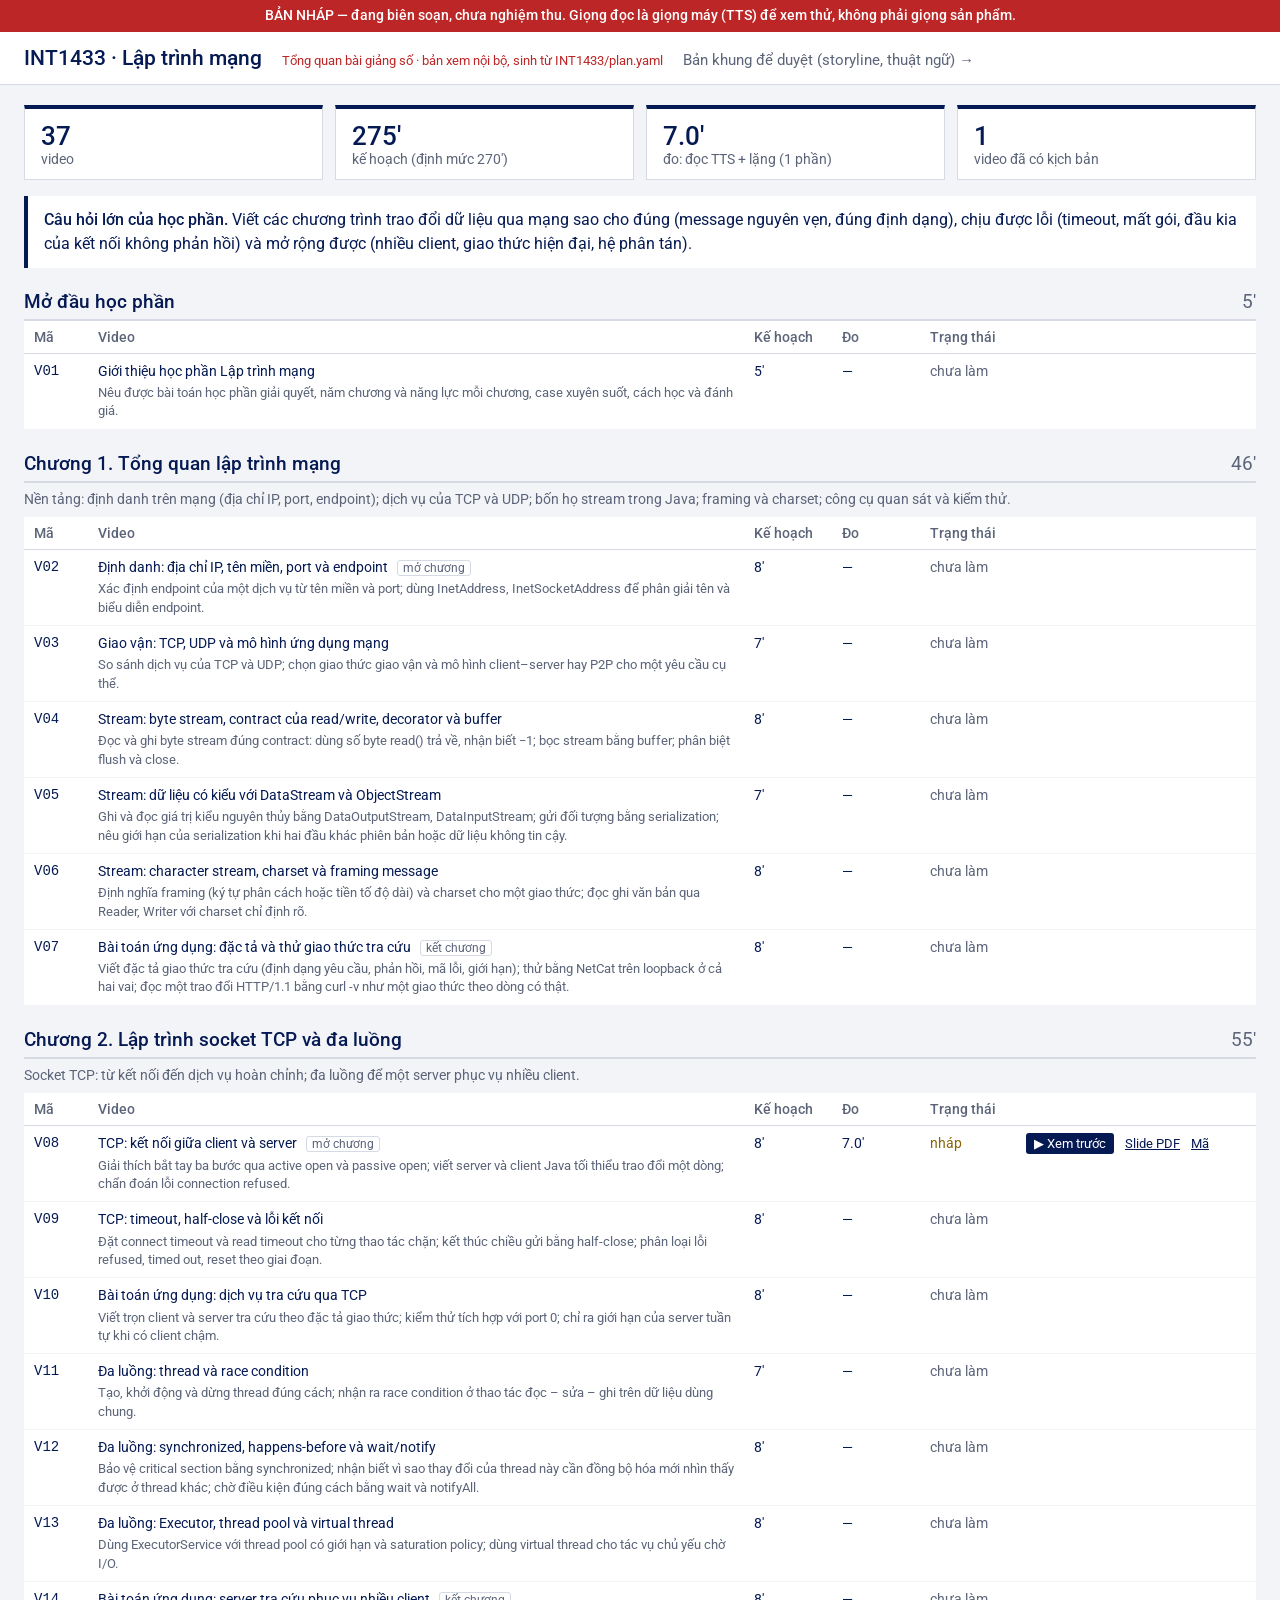
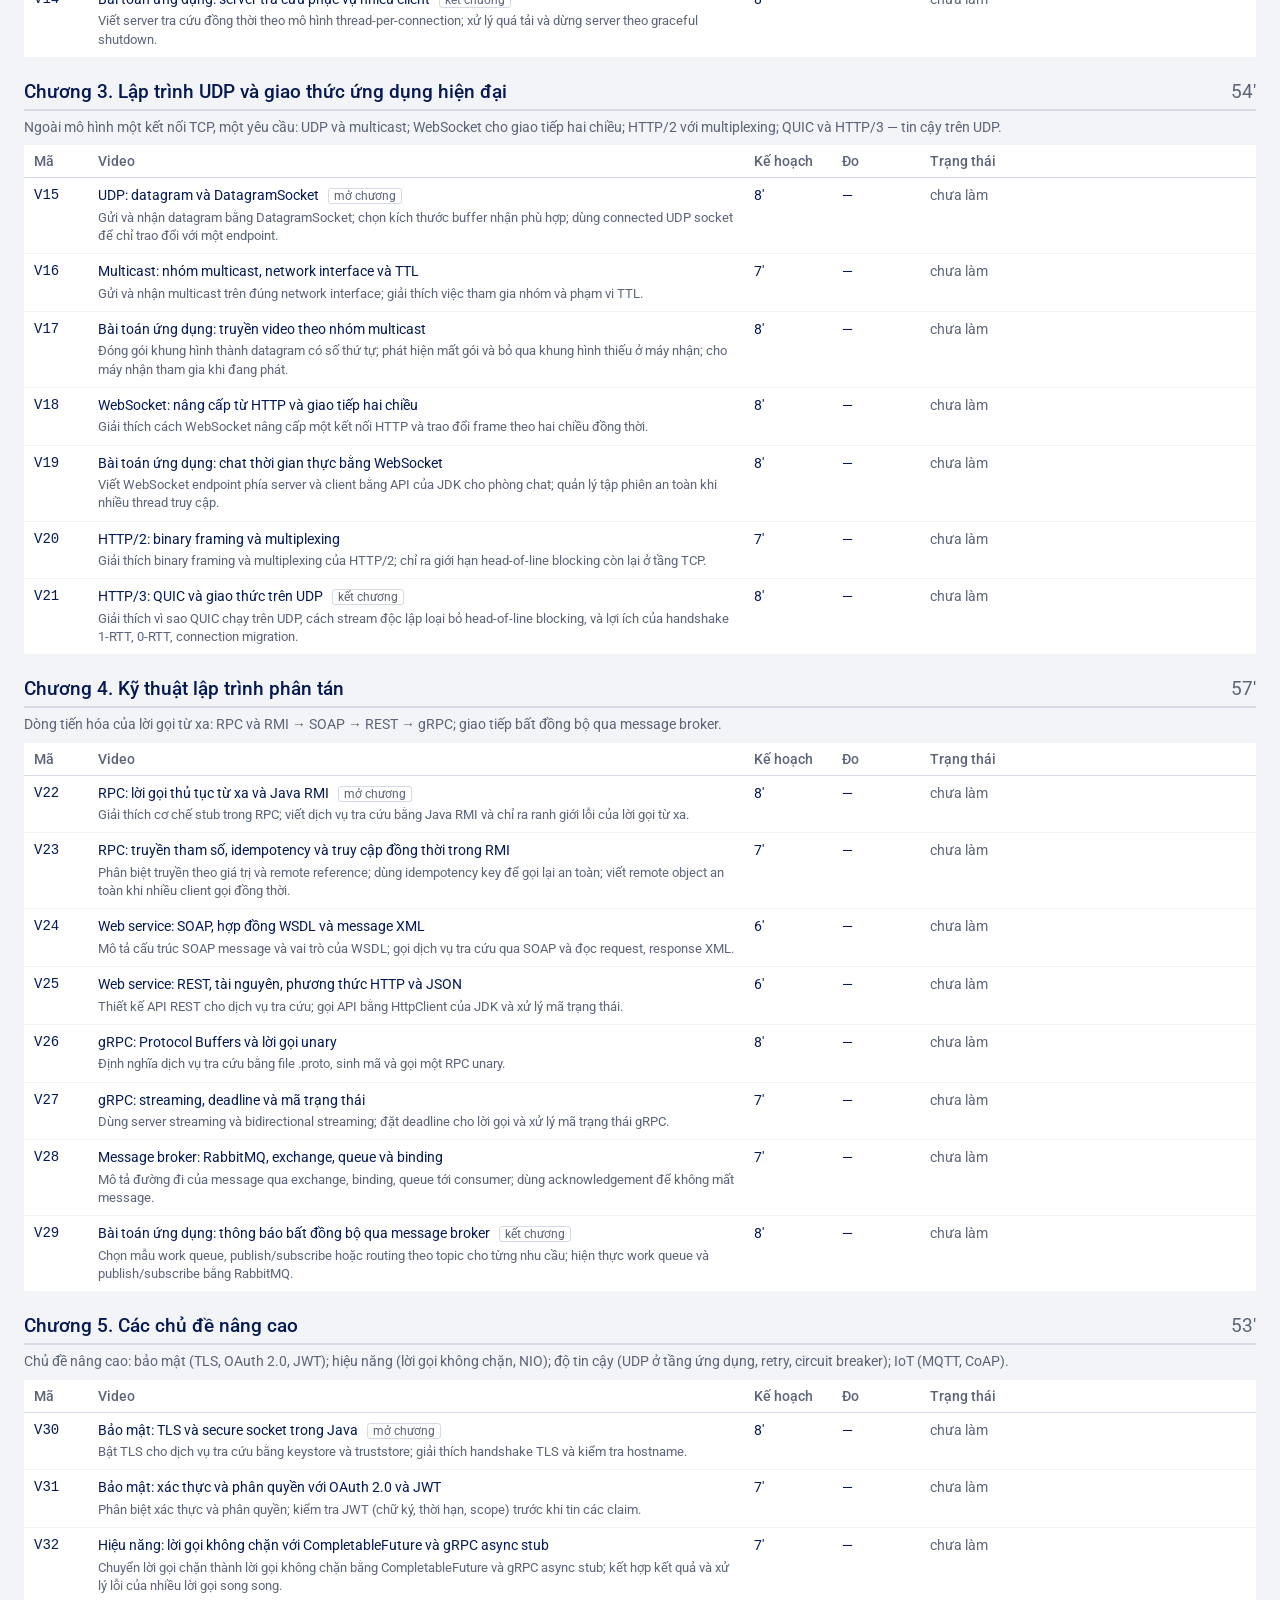
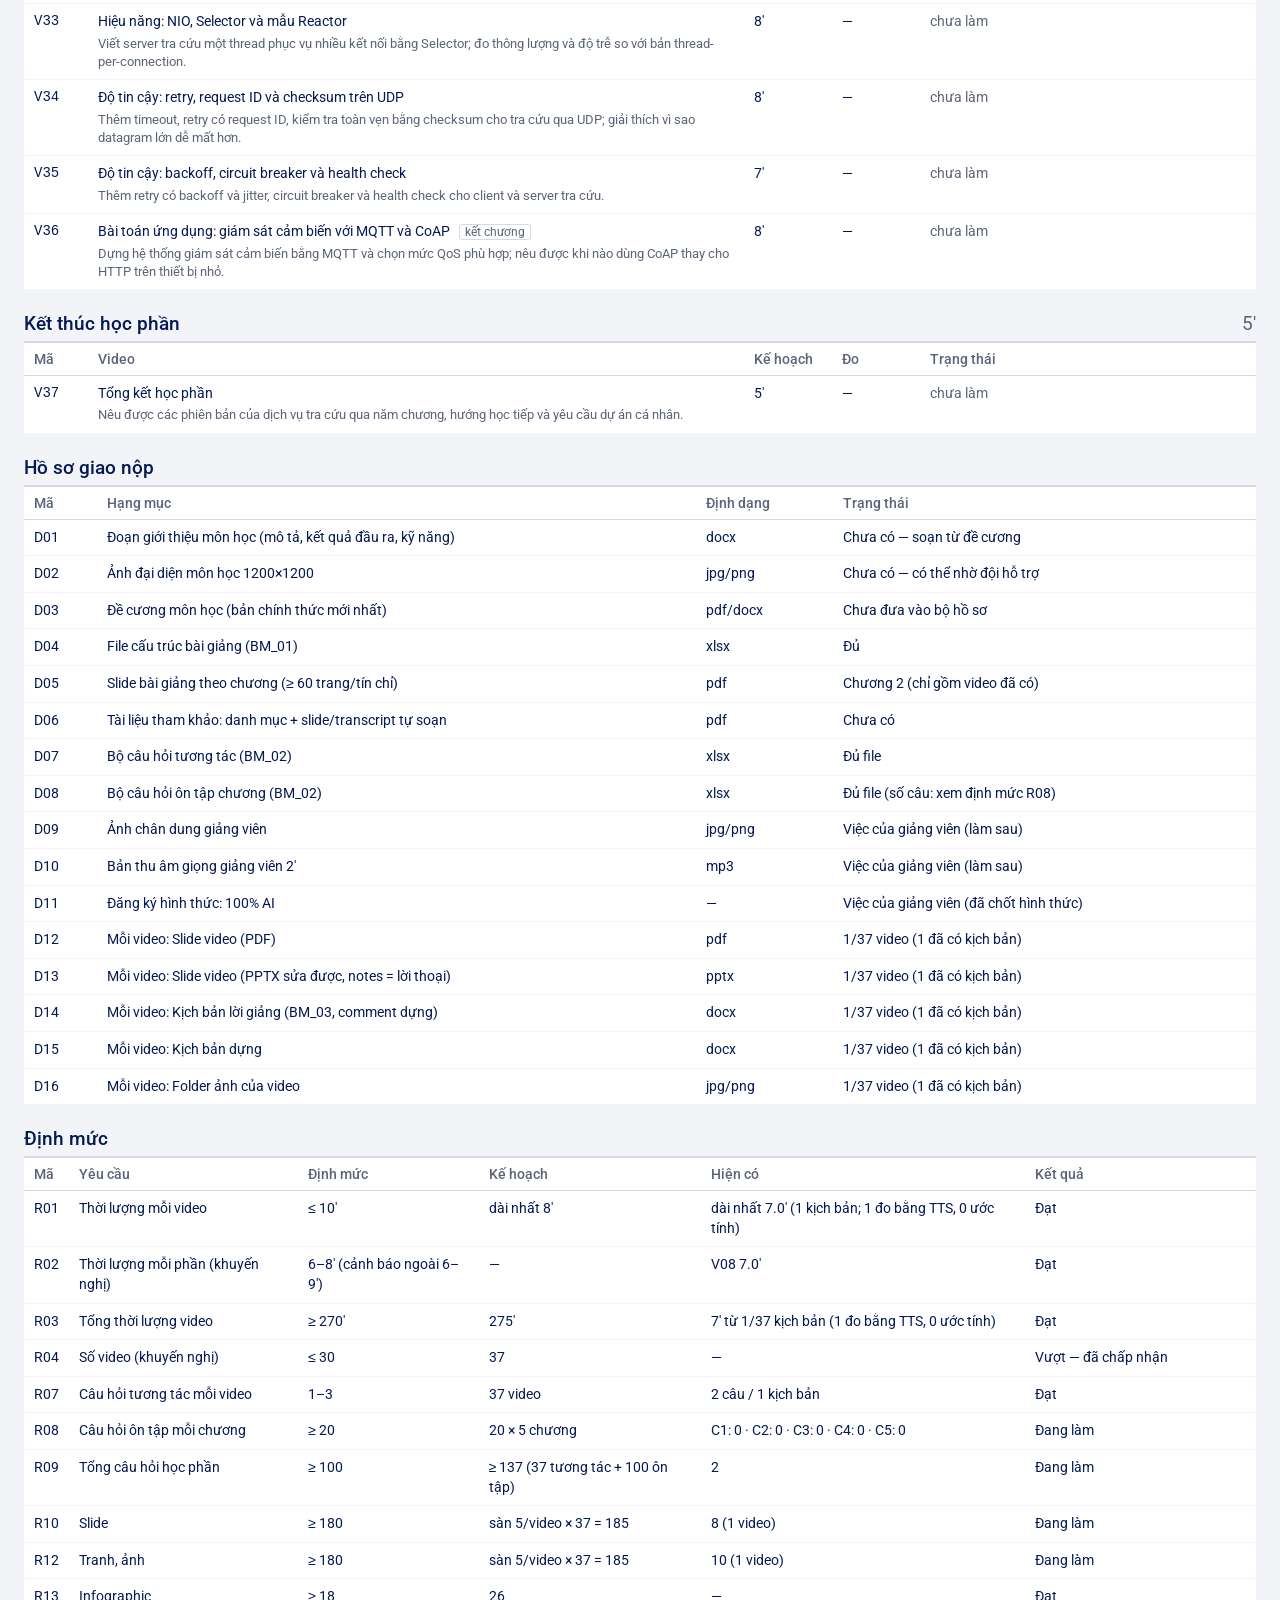
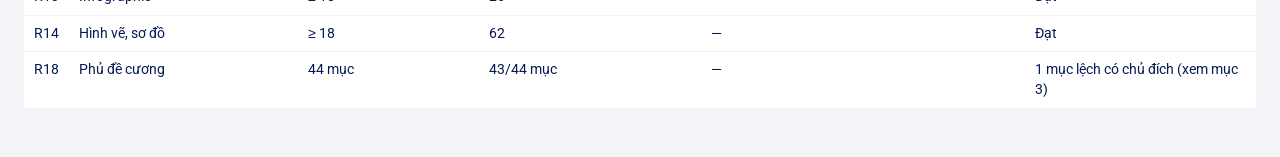
==== docs/index.html @ 3c8365e5 "Publish INT1433 from source fb1f9e6" ====
<!doctype html><html lang="vi"><head><meta name="robots" content="noindex, nofollow"><meta charset="utf-8">
<meta name="viewport" content="width=device-width, initial-scale=1">
<title>INT1433 — tổng quan bài giảng số</title>
<link rel="stylesheet" href="assets/slide.css"><link rel="stylesheet" href="assets/player.css"></head>
<body class="tong-quan"><div class="ban-nhap" style="position:sticky;top:0;z-index:99;background:#BC2626;color:#fff;font:500 14px/1.4 Roboto,Arial,sans-serif;padding:6px 16px;text-align:center"><b>BẢN NHÁP</b> — đang biên soạn, chưa nghiệm thu. Giọng đọc là giọng máy (TTS) để xem thử, không phải giọng sản phẩm.</div>
<header class="dau"><h1>INT1433 · Lập trình mạng</h1>
<span class="nhan-noi-bo">Tổng quan bài giảng số · bản xem nội bộ, sinh từ INT1433/plan.yaml</span>
<a href="khung.html">Bản khung để duyệt (storyline, thuật ngữ) →</a></header>
<main class="trang">
<div class="so-lieu"><div><b>37</b> video</div><div><b>275′</b> kế hoạch (định mức 270′)</div>
<div><b>7.0′</b> đo: đọc TTS + lặng (1 phần)</div>
<div><b>1</b> video đã có kịch bản</div></div>
<p class="cau-hoi-lon"><b>Câu hỏi lớn của học phần.</b> Viết các chương trình trao đổi dữ liệu qua mạng sao cho đúng (message nguyên vẹn, đúng định dạng), chịu được lỗi (timeout, mất gói, đầu kia của kết nối không phản hồi) và mở rộng được (nhiều client, giao thức hiện đại, hệ phân tán).</p>
<section class="chuong"><h2>Mở đầu học phần <span>5′</span></h2><table><thead><tr><th>Mã</th><th>Video</th><th>Kế hoạch</th><th>Đo</th><th>Trạng thái</th><th></th></tr></thead><tbody><tr class="tt-chua-lam"><td class="ma">V01</td><td>Giới thiệu học phần Lập trình mạng<div class="muc-tieu">Nêu được bài toán học phần giải quyết, năm chương và năng lực mỗi chương, case xuyên suốt, cách học và đánh giá.</div></td><td>5′</td><td>—</td><td><span class="tinh-trang">chưa làm</span></td><td class="lk"></td></tr></tbody></table></section><section class="chuong"><h2>Chương 1. Tổng quan lập trình mạng <span>46′</span></h2><p class="nang-luc">Nền tảng: định danh trên mạng (địa chỉ IP, port, endpoint); dịch vụ của TCP và UDP; bốn họ stream trong Java; framing và charset; công cụ quan sát và kiểm thử.</p><table><thead><tr><th>Mã</th><th>Video</th><th>Kế hoạch</th><th>Đo</th><th>Trạng thái</th><th></th></tr></thead><tbody><tr class="tt-chua-lam"><td class="ma">V02</td><td>Định danh: địa chỉ IP, tên miền, port và endpoint <em>mở chương</em><div class="muc-tieu">Xác định endpoint của một dịch vụ từ tên miền và port; dùng InetAddress, InetSocketAddress để phân giải tên và biểu diễn endpoint.</div></td><td>8′</td><td>—</td><td><span class="tinh-trang">chưa làm</span></td><td class="lk"></td></tr><tr class="tt-chua-lam"><td class="ma">V03</td><td>Giao vận: TCP, UDP và mô hình ứng dụng mạng<div class="muc-tieu">So sánh dịch vụ của TCP và UDP; chọn giao thức giao vận và mô hình client–server hay P2P cho một yêu cầu cụ thể.</div></td><td>7′</td><td>—</td><td><span class="tinh-trang">chưa làm</span></td><td class="lk"></td></tr><tr class="tt-chua-lam"><td class="ma">V04</td><td>Stream: byte stream, contract của read/write, decorator và buffer<div class="muc-tieu">Đọc và ghi byte stream đúng contract: dùng số byte read() trả về, nhận biết −1; bọc stream bằng buffer; phân biệt flush và close.</div></td><td>8′</td><td>—</td><td><span class="tinh-trang">chưa làm</span></td><td class="lk"></td></tr><tr class="tt-chua-lam"><td class="ma">V05</td><td>Stream: dữ liệu có kiểu với DataStream và ObjectStream<div class="muc-tieu">Ghi và đọc giá trị kiểu nguyên thủy bằng DataOutputStream, DataInputStream; gửi đối tượng bằng serialization; nêu giới hạn của serialization khi hai đầu khác phiên bản hoặc dữ liệu không tin cậy.</div></td><td>7′</td><td>—</td><td><span class="tinh-trang">chưa làm</span></td><td class="lk"></td></tr><tr class="tt-chua-lam"><td class="ma">V06</td><td>Stream: character stream, charset và framing message<div class="muc-tieu">Định nghĩa framing (ký tự phân cách hoặc tiền tố độ dài) và charset cho một giao thức; đọc ghi văn bản qua Reader, Writer với charset chỉ định rõ.</div></td><td>8′</td><td>—</td><td><span class="tinh-trang">chưa làm</span></td><td class="lk"></td></tr><tr class="tt-chua-lam"><td class="ma">V07</td><td>Bài toán ứng dụng: đặc tả và thử giao thức tra cứu <em>kết chương</em><div class="muc-tieu">Viết đặc tả giao thức tra cứu (định dạng yêu cầu, phản hồi, mã lỗi, giới hạn); thử bằng NetCat trên loopback ở cả hai vai; đọc một trao đổi HTTP/1.1 bằng curl -v như một giao thức theo dòng có thật.</div></td><td>8′</td><td>—</td><td><span class="tinh-trang">chưa làm</span></td><td class="lk"></td></tr></tbody></table></section><section class="chuong"><h2>Chương 2. Lập trình socket TCP và đa luồng <span>55′</span></h2><p class="nang-luc">Socket TCP: từ kết nối đến dịch vụ hoàn chỉnh; đa luồng để một server phục vụ nhiều client.</p><table><thead><tr><th>Mã</th><th>Video</th><th>Kế hoạch</th><th>Đo</th><th>Trạng thái</th><th></th></tr></thead><tbody><tr class="tt-nhap"><td class="ma">V08</td><td>TCP: kết nối giữa client và server <em>mở chương</em><div class="muc-tieu">Giải thích bắt tay ba bước qua active open và passive open; viết server và client Java tối thiểu trao đổi một dòng; chẩn đoán lỗi connection refused.</div></td><td>8′</td><td>7.0′</td><td><span class="tinh-trang">nháp</span></td><td class="lk"><a class="xem" href="V08/index.html">▶ Xem trước</a> <a href="V08/slide.pdf">Slide PDF</a> <a href="https://github.com/hungdn1701/int1433/tree/main/code/chapter-2/01-tcp-connection">Mã</a></td></tr><tr class="tt-chua-lam"><td class="ma">V09</td><td>TCP: timeout, half-close và lỗi kết nối<div class="muc-tieu">Đặt connect timeout và read timeout cho từng thao tác chặn; kết thúc chiều gửi bằng half-close; phân loại lỗi refused, timed out, reset theo giai đoạn.</div></td><td>8′</td><td>—</td><td><span class="tinh-trang">chưa làm</span></td><td class="lk"></td></tr><tr class="tt-chua-lam"><td class="ma">V10</td><td>Bài toán ứng dụng: dịch vụ tra cứu qua TCP<div class="muc-tieu">Viết trọn client và server tra cứu theo đặc tả giao thức; kiểm thử tích hợp với port 0; chỉ ra giới hạn của server tuần tự khi có client chậm.</div></td><td>8′</td><td>—</td><td><span class="tinh-trang">chưa làm</span></td><td class="lk"></td></tr><tr class="tt-chua-lam"><td class="ma">V11</td><td>Đa luồng: thread và race condition<div class="muc-tieu">Tạo, khởi động và dừng thread đúng cách; nhận ra race condition ở thao tác đọc – sửa – ghi trên dữ liệu dùng chung.</div></td><td>7′</td><td>—</td><td><span class="tinh-trang">chưa làm</span></td><td class="lk"></td></tr><tr class="tt-chua-lam"><td class="ma">V12</td><td>Đa luồng: synchronized, happens-before và wait/notify<div class="muc-tieu">Bảo vệ critical section bằng synchronized; nhận biết vì sao thay đổi của thread này cần đồng bộ hóa mới nhìn thấy được ở thread khác; chờ điều kiện đúng cách bằng wait và notifyAll.</div></td><td>8′</td><td>—</td><td><span class="tinh-trang">chưa làm</span></td><td class="lk"></td></tr><tr class="tt-chua-lam"><td class="ma">V13</td><td>Đa luồng: Executor, thread pool và virtual thread<div class="muc-tieu">Dùng ExecutorService với thread pool có giới hạn và saturation policy; dùng virtual thread cho tác vụ chủ yếu chờ I/O.</div></td><td>8′</td><td>—</td><td><span class="tinh-trang">chưa làm</span></td><td class="lk"></td></tr><tr class="tt-chua-lam"><td class="ma">V14</td><td>Bài toán ứng dụng: server tra cứu phục vụ nhiều client <em>kết chương</em><div class="muc-tieu">Viết server tra cứu đồng thời theo mô hình thread-per-connection; xử lý quá tải và dừng server theo graceful shutdown.</div></td><td>8′</td><td>—</td><td><span class="tinh-trang">chưa làm</span></td><td class="lk"></td></tr></tbody></table></section><section class="chuong"><h2>Chương 3. Lập trình UDP và giao thức ứng dụng hiện đại <span>54′</span></h2><p class="nang-luc">Ngoài mô hình một kết nối TCP, một yêu cầu: UDP và multicast; WebSocket cho giao tiếp hai chiều; HTTP/2 với multiplexing; QUIC và HTTP/3 — tin cậy trên UDP.</p><table><thead><tr><th>Mã</th><th>Video</th><th>Kế hoạch</th><th>Đo</th><th>Trạng thái</th><th></th></tr></thead><tbody><tr class="tt-chua-lam"><td class="ma">V15</td><td>UDP: datagram và DatagramSocket <em>mở chương</em><div class="muc-tieu">Gửi và nhận datagram bằng DatagramSocket; chọn kích thước buffer nhận phù hợp; dùng connected UDP socket để chỉ trao đổi với một endpoint.</div></td><td>8′</td><td>—</td><td><span class="tinh-trang">chưa làm</span></td><td class="lk"></td></tr><tr class="tt-chua-lam"><td class="ma">V16</td><td>Multicast: nhóm multicast, network interface và TTL<div class="muc-tieu">Gửi và nhận multicast trên đúng network interface; giải thích việc tham gia nhóm và phạm vi TTL.</div></td><td>7′</td><td>—</td><td><span class="tinh-trang">chưa làm</span></td><td class="lk"></td></tr><tr class="tt-chua-lam"><td class="ma">V17</td><td>Bài toán ứng dụng: truyền video theo nhóm multicast<div class="muc-tieu">Đóng gói khung hình thành datagram có số thứ tự; phát hiện mất gói và bỏ qua khung hình thiếu ở máy nhận; cho máy nhận tham gia khi đang phát.</div></td><td>8′</td><td>—</td><td><span class="tinh-trang">chưa làm</span></td><td class="lk"></td></tr><tr class="tt-chua-lam"><td class="ma">V18</td><td>WebSocket: nâng cấp từ HTTP và giao tiếp hai chiều<div class="muc-tieu">Giải thích cách WebSocket nâng cấp một kết nối HTTP và trao đổi frame theo hai chiều đồng thời.</div></td><td>8′</td><td>—</td><td><span class="tinh-trang">chưa làm</span></td><td class="lk"></td></tr><tr class="tt-chua-lam"><td class="ma">V19</td><td>Bài toán ứng dụng: chat thời gian thực bằng WebSocket<div class="muc-tieu">Viết WebSocket endpoint phía server và client bằng API của JDK cho phòng chat; quản lý tập phiên an toàn khi nhiều thread truy cập.</div></td><td>8′</td><td>—</td><td><span class="tinh-trang">chưa làm</span></td><td class="lk"></td></tr><tr class="tt-chua-lam"><td class="ma">V20</td><td>HTTP/2: binary framing và multiplexing<div class="muc-tieu">Giải thích binary framing và multiplexing của HTTP/2; chỉ ra giới hạn head-of-line blocking còn lại ở tầng TCP.</div></td><td>7′</td><td>—</td><td><span class="tinh-trang">chưa làm</span></td><td class="lk"></td></tr><tr class="tt-chua-lam"><td class="ma">V21</td><td>HTTP/3: QUIC và giao thức trên UDP <em>kết chương</em><div class="muc-tieu">Giải thích vì sao QUIC chạy trên UDP, cách stream độc lập loại bỏ head-of-line blocking, và lợi ích của handshake 1-RTT, 0-RTT, connection migration.</div></td><td>8′</td><td>—</td><td><span class="tinh-trang">chưa làm</span></td><td class="lk"></td></tr></tbody></table></section><section class="chuong"><h2>Chương 4. Kỹ thuật lập trình phân tán <span>57′</span></h2><p class="nang-luc">Dòng tiến hóa của lời gọi từ xa: RPC và RMI → SOAP → REST → gRPC; giao tiếp bất đồng bộ qua message broker.</p><table><thead><tr><th>Mã</th><th>Video</th><th>Kế hoạch</th><th>Đo</th><th>Trạng thái</th><th></th></tr></thead><tbody><tr class="tt-chua-lam"><td class="ma">V22</td><td>RPC: lời gọi thủ tục từ xa và Java RMI <em>mở chương</em><div class="muc-tieu">Giải thích cơ chế stub trong RPC; viết dịch vụ tra cứu bằng Java RMI và chỉ ra ranh giới lỗi của lời gọi từ xa.</div></td><td>8′</td><td>—</td><td><span class="tinh-trang">chưa làm</span></td><td class="lk"></td></tr><tr class="tt-chua-lam"><td class="ma">V23</td><td>RPC: truyền tham số, idempotency và truy cập đồng thời trong RMI<div class="muc-tieu">Phân biệt truyền theo giá trị và remote reference; dùng idempotency key để gọi lại an toàn; viết remote object an toàn khi nhiều client gọi đồng thời.</div></td><td>7′</td><td>—</td><td><span class="tinh-trang">chưa làm</span></td><td class="lk"></td></tr><tr class="tt-chua-lam"><td class="ma">V24</td><td>Web service: SOAP, hợp đồng WSDL và message XML<div class="muc-tieu">Mô tả cấu trúc SOAP message và vai trò của WSDL; gọi dịch vụ tra cứu qua SOAP và đọc request, response XML.</div></td><td>6′</td><td>—</td><td><span class="tinh-trang">chưa làm</span></td><td class="lk"></td></tr><tr class="tt-chua-lam"><td class="ma">V25</td><td>Web service: REST, tài nguyên, phương thức HTTP và JSON<div class="muc-tieu">Thiết kế API REST cho dịch vụ tra cứu; gọi API bằng HttpClient của JDK và xử lý mã trạng thái.</div></td><td>6′</td><td>—</td><td><span class="tinh-trang">chưa làm</span></td><td class="lk"></td></tr><tr class="tt-chua-lam"><td class="ma">V26</td><td>gRPC: Protocol Buffers và lời gọi unary<div class="muc-tieu">Định nghĩa dịch vụ tra cứu bằng file .proto, sinh mã và gọi một RPC unary.</div></td><td>8′</td><td>—</td><td><span class="tinh-trang">chưa làm</span></td><td class="lk"></td></tr><tr class="tt-chua-lam"><td class="ma">V27</td><td>gRPC: streaming, deadline và mã trạng thái<div class="muc-tieu">Dùng server streaming và bidirectional streaming; đặt deadline cho lời gọi và xử lý mã trạng thái gRPC.</div></td><td>7′</td><td>—</td><td><span class="tinh-trang">chưa làm</span></td><td class="lk"></td></tr><tr class="tt-chua-lam"><td class="ma">V28</td><td>Message broker: RabbitMQ, exchange, queue và binding<div class="muc-tieu">Mô tả đường đi của message qua exchange, binding, queue tới consumer; dùng acknowledgement để không mất message.</div></td><td>7′</td><td>—</td><td><span class="tinh-trang">chưa làm</span></td><td class="lk"></td></tr><tr class="tt-chua-lam"><td class="ma">V29</td><td>Bài toán ứng dụng: thông báo bất đồng bộ qua message broker <em>kết chương</em><div class="muc-tieu">Chọn mẫu work queue, publish/subscribe hoặc routing theo topic cho từng nhu cầu; hiện thực work queue và publish/subscribe bằng RabbitMQ.</div></td><td>8′</td><td>—</td><td><span class="tinh-trang">chưa làm</span></td><td class="lk"></td></tr></tbody></table></section><section class="chuong"><h2>Chương 5. Các chủ đề nâng cao <span>53′</span></h2><p class="nang-luc">Chủ đề nâng cao: bảo mật (TLS, OAuth 2.0, JWT); hiệu năng (lời gọi không chặn, NIO); độ tin cậy (UDP ở tầng ứng dụng, retry, circuit breaker); IoT (MQTT, CoAP).</p><table><thead><tr><th>Mã</th><th>Video</th><th>Kế hoạch</th><th>Đo</th><th>Trạng thái</th><th></th></tr></thead><tbody><tr class="tt-chua-lam"><td class="ma">V30</td><td>Bảo mật: TLS và secure socket trong Java <em>mở chương</em><div class="muc-tieu">Bật TLS cho dịch vụ tra cứu bằng keystore và truststore; giải thích handshake TLS và kiểm tra hostname.</div></td><td>8′</td><td>—</td><td><span class="tinh-trang">chưa làm</span></td><td class="lk"></td></tr><tr class="tt-chua-lam"><td class="ma">V31</td><td>Bảo mật: xác thực và phân quyền với OAuth 2.0 và JWT<div class="muc-tieu">Phân biệt xác thực và phân quyền; kiểm tra JWT (chữ ký, thời hạn, scope) trước khi tin các claim.</div></td><td>7′</td><td>—</td><td><span class="tinh-trang">chưa làm</span></td><td class="lk"></td></tr><tr class="tt-chua-lam"><td class="ma">V32</td><td>Hiệu năng: lời gọi không chặn với CompletableFuture và gRPC async stub<div class="muc-tieu">Chuyển lời gọi chặn thành lời gọi không chặn bằng CompletableFuture và gRPC async stub; kết hợp kết quả và xử lý lỗi của nhiều lời gọi song song.</div></td><td>7′</td><td>—</td><td><span class="tinh-trang">chưa làm</span></td><td class="lk"></td></tr><tr class="tt-chua-lam"><td class="ma">V33</td><td>Hiệu năng: NIO, Selector và mẫu Reactor<div class="muc-tieu">Viết server tra cứu một thread phục vụ nhiều kết nối bằng Selector; đo thông lượng và độ trễ so với bản thread-per-connection.</div></td><td>8′</td><td>—</td><td><span class="tinh-trang">chưa làm</span></td><td class="lk"></td></tr><tr class="tt-chua-lam"><td class="ma">V34</td><td>Độ tin cậy: retry, request ID và checksum trên UDP<div class="muc-tieu">Thêm timeout, retry có request ID, kiểm tra toàn vẹn bằng checksum cho tra cứu qua UDP; giải thích vì sao datagram lớn dễ mất hơn.</div></td><td>8′</td><td>—</td><td><span class="tinh-trang">chưa làm</span></td><td class="lk"></td></tr><tr class="tt-chua-lam"><td class="ma">V35</td><td>Độ tin cậy: backoff, circuit breaker và health check<div class="muc-tieu">Thêm retry có backoff và jitter, circuit breaker và health check cho client và server tra cứu.</div></td><td>7′</td><td>—</td><td><span class="tinh-trang">chưa làm</span></td><td class="lk"></td></tr><tr class="tt-chua-lam"><td class="ma">V36</td><td>Bài toán ứng dụng: giám sát cảm biến với MQTT và CoAP <em>kết chương</em><div class="muc-tieu">Dựng hệ thống giám sát cảm biến bằng MQTT và chọn mức QoS phù hợp; nêu được khi nào dùng CoAP thay cho HTTP trên thiết bị nhỏ.</div></td><td>8′</td><td>—</td><td><span class="tinh-trang">chưa làm</span></td><td class="lk"></td></tr></tbody></table></section><section class="chuong"><h2>Kết thúc học phần <span>5′</span></h2><table><thead><tr><th>Mã</th><th>Video</th><th>Kế hoạch</th><th>Đo</th><th>Trạng thái</th><th></th></tr></thead><tbody><tr class="tt-chua-lam"><td class="ma">V37</td><td>Tổng kết học phần<div class="muc-tieu">Nêu được các phiên bản của dịch vụ tra cứu qua năm chương, hướng học tiếp và yêu cầu dự án cá nhân.</div></td><td>5′</td><td>—</td><td><span class="tinh-trang">chưa làm</span></td><td class="lk"></td></tr></tbody></table></section>
<section class="chuong"><h2>Hồ sơ giao nộp</h2><table class="dinh-muc"><thead><tr><th>Mã</th><th>Hạng mục</th><th>Định dạng</th><th>Trạng thái</th></tr></thead><tbody><tr><td>D01</td><td>Đoạn giới thiệu môn học (mô tả, kết quả đầu ra, kỹ năng)</td><td>docx</td><td>Chưa có — soạn từ đề cương</td></tr><tr><td>D02</td><td>Ảnh đại diện môn học 1200×1200</td><td>jpg/png</td><td>Chưa có — có thể nhờ đội hỗ trợ</td></tr><tr><td>D03</td><td>Đề cương môn học (bản chính thức mới nhất)</td><td>pdf/docx</td><td>Chưa đưa vào bộ hồ sơ</td></tr><tr><td>D04</td><td>File cấu trúc bài giảng (BM_01)</td><td>xlsx</td><td>Đủ</td></tr><tr><td>D05</td><td>Slide bài giảng theo chương (≥ 60 trang/tín chỉ)</td><td>pdf</td><td>Chương 2 (chỉ gồm video đã có)</td></tr><tr><td>D06</td><td>Tài liệu tham khảo: danh mục + slide/transcript tự soạn</td><td>pdf</td><td>Chưa có</td></tr><tr><td>D07</td><td>Bộ câu hỏi tương tác (BM_02)</td><td>xlsx</td><td>Đủ file</td></tr><tr><td>D08</td><td>Bộ câu hỏi ôn tập chương (BM_02)</td><td>xlsx</td><td>Đủ file (số câu: xem định mức R08)</td></tr><tr><td>D09</td><td>Ảnh chân dung giảng viên</td><td>jpg/png</td><td>Việc của giảng viên (làm sau)</td></tr><tr><td>D10</td><td>Bản thu âm giọng giảng viên 2′</td><td>mp3</td><td>Việc của giảng viên (làm sau)</td></tr><tr><td>D11</td><td>Đăng ký hình thức: 100% AI</td><td>—</td><td>Việc của giảng viên (đã chốt hình thức)</td></tr><tr><td>D12</td><td>Mỗi video: Slide video (PDF)</td><td>pdf</td><td>1/37 video (1 đã có kịch bản)</td></tr><tr><td>D13</td><td>Mỗi video: Slide video (PPTX sửa được, notes = lời thoại)</td><td>pptx</td><td>1/37 video (1 đã có kịch bản)</td></tr><tr><td>D14</td><td>Mỗi video: Kịch bản lời giảng (BM_03, comment dựng)</td><td>docx</td><td>1/37 video (1 đã có kịch bản)</td></tr><tr><td>D15</td><td>Mỗi video: Kịch bản dựng</td><td>docx</td><td>1/37 video (1 đã có kịch bản)</td></tr><tr><td>D16</td><td>Mỗi video: Folder ảnh của video</td><td>jpg/png</td><td>1/37 video (1 đã có kịch bản)</td></tr></tbody></table></section>
<section class="chuong"><h2>Định mức</h2><table class="dinh-muc"><thead><tr><th>Mã</th><th>Yêu cầu</th><th>Định mức</th><th>Kế hoạch</th><th>Hiện có</th><th>Kết quả</th></tr></thead><tbody><tr><td>R01</td><td>Thời lượng mỗi video</td><td>≤ 10′</td><td>dài nhất 8′</td><td>dài nhất 7.0′ (1 kịch bản; 1 đo bằng TTS, 0 ước tính)</td><td>Đạt</td></tr><tr><td>R02</td><td>Thời lượng mỗi phần (khuyến nghị)</td><td>6–8′ (cảnh báo ngoài 6–9′)</td><td>—</td><td>V08 7.0′</td><td>Đạt</td></tr><tr><td>R03</td><td>Tổng thời lượng video</td><td>≥ 270′</td><td>275′</td><td>7′ từ 1/37 kịch bản (1 đo bằng TTS, 0 ước tính)</td><td>Đạt</td></tr><tr><td>R04</td><td>Số video (khuyến nghị)</td><td>≤ 30</td><td>37</td><td>—</td><td>Vượt — đã chấp nhận</td></tr><tr><td>R07</td><td>Câu hỏi tương tác mỗi video</td><td>1–3</td><td>37 video</td><td>2 câu / 1 kịch bản</td><td>Đạt</td></tr><tr><td>R08</td><td>Câu hỏi ôn tập mỗi chương</td><td>≥ 20</td><td>20 × 5 chương</td><td>C1: 0 · C2: 0 · C3: 0 · C4: 0 · C5: 0</td><td>Đang làm</td></tr><tr><td>R09</td><td>Tổng câu hỏi học phần</td><td>≥ 100</td><td>≥ 137 (37 tương tác + 100 ôn tập)</td><td>2</td><td>Đang làm</td></tr><tr><td>R10</td><td>Slide</td><td>≥ 180</td><td>sàn 5/video × 37 = 185</td><td>8 (1 video)</td><td>Đang làm</td></tr><tr><td>R12</td><td>Tranh, ảnh</td><td>≥ 180</td><td>sàn 5/video × 37 = 185</td><td>10 (1 video)</td><td>Đang làm</td></tr><tr><td>R13</td><td>Infographic</td><td>≥ 18</td><td>26</td><td>—</td><td>Đạt</td></tr><tr><td>R14</td><td>Hình vẽ, sơ đồ</td><td>≥ 18</td><td>62</td><td>—</td><td>Đạt</td></tr><tr><td>R18</td><td>Phủ đề cương</td><td>44 mục</td><td>43/44 mục</td><td>—</td><td>1 mục lệch có chủ đích (xem mục 3)</td></tr></tbody></table></section>
</main></body></html>
---- docs/assets/slide.css ----
/* Theme slide bài giảng số — 1920x1080, nhận diện PTIT.
   Navy là màu cấu trúc; đỏ PTIT chỉ làm điểm nhấn ở khung slide và nghĩa "lỗi" trong hình. */

@font-face { font-family: 'Roboto'; font-weight: 400; font-display: block;
  src: url('fonts/roboto-vietnamese-400-normal.woff2') format('woff2');
  unicode-range: U+0102-0103, U+0110-0111, U+0128-0129, U+0168-0169, U+01A0-01A1, U+01AF-01B0, U+0300-0301, U+0303-0304, U+0308-0309, U+0323, U+0329, U+1EA0-1EF9, U+20AB; }
@font-face { font-family: 'Roboto'; font-weight: 400; font-display: block;
  src: url('fonts/roboto-latin-ext-400-normal.woff2') format('woff2');
  unicode-range: U+0100-02BA, U+02BD-02C5, U+02C7-02CC, U+02CE-02D7, U+02DD-02FF, U+0304, U+0308, U+0329, U+1D00-1DBF, U+1E00-1E9F, U+1EF2-1EFF, U+2020, U+20A0-20AB, U+20AD-20C0, U+2113, U+2C60-2C7F, U+A720-A7FF; }
@font-face { font-family: 'Roboto'; font-weight: 400; font-display: block;
  src: url('fonts/roboto-latin-400-normal.woff2') format('woff2');
  unicode-range: U+0000-00FF, U+0131, U+0152-0153, U+02BB-02BC, U+02C6, U+02DA, U+02DC, U+0304, U+0308, U+0329, U+2000-206F, U+20AC, U+2122, U+2191, U+2193, U+2212, U+2215, U+FEFF, U+FFFD; }
@font-face { font-family: 'Roboto'; font-weight: 500; font-display: block;
  src: url('fonts/roboto-vietnamese-500-normal.woff2') format('woff2');
  unicode-range: U+0102-0103, U+0110-0111, U+0128-0129, U+0168-0169, U+01A0-01A1, U+01AF-01B0, U+0300-0301, U+0303-0304, U+0308-0309, U+0323, U+0329, U+1EA0-1EF9, U+20AB; }
@font-face { font-family: 'Roboto'; font-weight: 500; font-display: block;
  src: url('fonts/roboto-latin-ext-500-normal.woff2') format('woff2');
  unicode-range: U+0100-02BA, U+02BD-02C5, U+02C7-02CC, U+02CE-02D7, U+02DD-02FF, U+0304, U+0308, U+0329, U+1D00-1DBF, U+1E00-1E9F, U+1EF2-1EFF, U+2020, U+20A0-20AB, U+20AD-20C0, U+2113, U+2C60-2C7F, U+A720-A7FF; }
@font-face { font-family: 'Roboto'; font-weight: 500; font-display: block;
  src: url('fonts/roboto-latin-500-normal.woff2') format('woff2');
  unicode-range: U+0000-00FF, U+0131, U+0152-0153, U+02BB-02BC, U+02C6, U+02DA, U+02DC, U+0304, U+0308, U+0329, U+2000-206F, U+20AC, U+2122, U+2191, U+2193, U+2212, U+2215, U+FEFF, U+FFFD; }
@font-face { font-family: 'Roboto'; font-weight: 700; font-display: block;
  src: url('fonts/roboto-vietnamese-700-normal.woff2') format('woff2');
  unicode-range: U+0102-0103, U+0110-0111, U+0128-0129, U+0168-0169, U+01A0-01A1, U+01AF-01B0, U+0300-0301, U+0303-0304, U+0308-0309, U+0323, U+0329, U+1EA0-1EF9, U+20AB; }
@font-face { font-family: 'Roboto'; font-weight: 700; font-display: block;
  src: url('fonts/roboto-latin-ext-700-normal.woff2') format('woff2');
  unicode-range: U+0100-02BA, U+02BD-02C5, U+02C7-02CC, U+02CE-02D7, U+02DD-02FF, U+0304, U+0308, U+0329, U+1D00-1DBF, U+1E00-1E9F, U+1EF2-1EFF, U+2020, U+20A0-20AB, U+20AD-20C0, U+2113, U+2C60-2C7F, U+A720-A7FF; }
@font-face { font-family: 'Roboto'; font-weight: 700; font-display: block;
  src: url('fonts/roboto-latin-700-normal.woff2') format('woff2');
  unicode-range: U+0000-00FF, U+0131, U+0152-0153, U+02BB-02BC, U+02C6, U+02DA, U+02DC, U+0304, U+0308, U+0329, U+2000-206F, U+20AC, U+2122, U+2191, U+2193, U+2212, U+2215, U+FEFF, U+FFFD; }

:root {
  --navy: #051A53; --line: #1F3A6E; --muted: #5B6478; --text2: #373D4E; --rule: #D5DAE5;
  --band: #F3F4F7; --red: #BC2626; --net: #1F5FA8; --ok: #2F855A; --ok-bg: #EEF9F0;
  --code-bg: #1E1E2E; --code-fg: #D6DBE8;
  --mono: Consolas, 'Cascadia Mono', monospace;
}
@page { size: 1920px 1080px; margin: 0; }
* { box-sizing: border-box; margin: 0; padding: 0; }
html, body { background: #FFFFFF; }
body { font-family: 'Roboto', 'Segoe UI', sans-serif; color: var(--navy); }
code { font-family: var(--mono); font-size: 0.92em; color: var(--line); }
b { font-weight: 500; }

.slide { position: relative; width: 1920px; height: 1080px; overflow: hidden; background: #FFFFFF;
         break-after: page; page-break-after: always; }
.slide::before { content: ""; position: absolute; left: 80px; top: 0; width: 160px; height: 8px; background: var(--red); }
.slide > header { position: absolute; left: 80px; right: 80px; top: 48px; height: 96px;
                  border-bottom: 2px solid var(--rule); display: flex; align-items: flex-end;
                  justify-content: space-between; gap: 40px; padding-bottom: 18px; }
.slide > header h1 { font-size: 50px; font-weight: 500; letter-spacing: -0.4px; line-height: 1.1; }
.slide > main { position: absolute; left: 80px; right: 80px; top: 172px; bottom: 84px; }
.slide > footer { position: absolute; left: 80px; right: 80px; bottom: 28px; display: flex;
                  justify-content: space-between; font-size: 20px; color: var(--muted); }

/* --- tiêu đề video --- */
.slide.tieu-de::before { width: 16px; height: 1080px; left: 0; }
.tieu-de main { display: flex; flex-direction: column; justify-content: center; top: 120px; }
.tieu-de .chuong { font-size: 30px; color: var(--muted); margin-bottom: 28px; }
.tieu-de .ten { font-size: 76px; font-weight: 500; line-height: 1.15; max-width: 1500px; }
.tieu-de .gv { margin-top: 44px; font-size: 28px; color: var(--text2); }

/* --- danh sách ý --- */
.bo-cuc-y { display: flex; flex-direction: column; justify-content: center; gap: 30px; }
ul.y { list-style: none; display: flex; flex-direction: column; gap: 30px; }
ul.y li { font-size: 36px; line-height: 1.35; padding-left: 64px; position: relative; }
ul.y li::before { content: counter(y); counter-increment: y; position: absolute; left: 0; top: 2px;
                  width: 44px; height: 44px; border-radius: 50%; background: var(--navy); color: #FFF;
                  font-size: 24px; font-weight: 500; display: flex; align-items: center; justify-content: center; }
ul.y { counter-reset: y; }
.khung { font-size: 30px; line-height: 1.4; padding: 22px 28px; border-left: 6px solid var(--line);
         background: var(--band); margin-top: 24px; }

/* --- hình --- */
.bo-cuc-hinh { display: flex; flex-direction: column; gap: 24px; }
.bo-cuc-hinh figure { flex: 1 1 auto; min-height: 0; display: flex; justify-content: center; align-items: flex-start; }
.bo-cuc-hinh figure svg { width: 100%; height: 100%; }
.ket-luan { display: grid; gap: 32px; grid-auto-flow: column; grid-auto-columns: 1fr; }
.ket-luan p { font-size: 28px; line-height: 1.4; padding: 18px 24px; border-left: 6px solid var(--line); background: var(--band); }

/* --- mã nguồn và kết quả chạy --- */
.bo-cuc-ma { display: flex; flex-direction: column; gap: 26px; justify-content: center; }
.ma-hang { display: grid; gap: 36px; grid-template-columns: 1.55fr 1fr; align-items: start; }
.ma-hang.doc { grid-template-columns: 1fr; gap: 22px; }
.ma-hang.ma-y { grid-template-columns: 1.25fr 1fr; align-items: center; }
pre.ma, pre.kq { font-family: var(--mono); font-size: 22px; line-height: 1.45; white-space: pre; border-radius: 4px; position: relative; }
pre.ma { background: var(--code-bg); color: var(--code-fg); padding: 52px 28px 24px; }
pre.kq { background: #FBFBFD; color: var(--text2); border: 2px solid var(--rule); border-left: 6px solid var(--muted); padding: 52px 28px 22px; }
pre .nhan { position: absolute; top: 12px; right: 18px; font-family: 'Roboto', sans-serif; font-size: 18px; letter-spacing: 0.5px; }
pre.ma .nhan { color: #9AA3B8; } pre.kq .nhan { color: var(--muted); }
pre.kq .noi-bat { background: #E3ECF8; color: var(--navy); display: inline-block; width: 100%; }
.hl-k { color: #E8956B; } .hl-s { color: #A5D6A7; } .hl-c { color: #9AA3B8; } .hl-n { color: #9CC4E4; }
.hl-t { color: #6FD3C0; } .hl-m { color: #FFD68A; } .hl-a { color: #D6D06A; }
ul.y-nho { list-style: none; display: flex; flex-direction: column; gap: 16px; }
ul.y-nho li { font-size: 28px; line-height: 1.4; padding-left: 30px; position: relative; }
ul.y-nho li::before { content: ""; position: absolute; left: 4px; top: 15px; width: 12px; height: 12px; background: var(--line); }
.ma-y ul.y-nho li { font-size: 30px; }

/* --- câu hỏi tương tác --- */
.bo-cuc-cau-hoi { display: flex; flex-direction: column; gap: 40px; justify-content: center; }
.cau-hoi .de { font-size: 40px; line-height: 1.35; font-weight: 500; }
.cau-hoi .nhan-ch { font-size: 24px; color: var(--muted); margin-bottom: 14px; letter-spacing: 0.5px; }
.lua-chon { display: grid; grid-template-columns: 1fr 1fr; gap: 24px; }
.lua-chon > div { font-size: 30px; line-height: 1.35; padding: 22px 26px 22px 84px; border: 2px solid var(--rule);
                border-radius: 6px; position: relative; min-height: 120px; display: flex; align-items: center; }
.lua-chon > div > span { position: absolute; left: 24px; top: 50%; transform: translateY(-50%); width: 44px; height: 44px;
                     border-radius: 50%; border: 2px solid var(--line); color: var(--line); font-weight: 500;
                     font-size: 24px; display: flex; align-items: center; justify-content: center; }
.show-answer .lua-chon > div { opacity: 0.38; }
.show-answer .lua-chon > div.dung { opacity: 1; border-color: var(--ok); background: var(--ok-bg); }
.show-answer .lua-chon > div.dung > span { background: var(--ok); border-color: var(--ok); color: #FFF; }
.giai-thich { display: none; font-size: 26px; line-height: 1.4; color: var(--text2); padding: 16px 24px; border-left: 6px solid var(--ok); background: var(--ok-bg); }
.show-answer .giai-thich { display: block; }

/* --- tổng kết dạng infographic, kèm từ khóa cần nhớ --- */
.bo-cuc-tong-ket { display: flex; flex-direction: column; justify-content: center; gap: 30px; }
.luoi-the { display: grid; grid-template-columns: 1fr 1fr; grid-auto-rows: minmax(200px, auto); gap: 30px; }
.tu-khoa { display: flex; flex-wrap: wrap; align-items: center; gap: 12px 14px; padding: 20px 24px; background: var(--band);
           border-left: 6px solid var(--navy); }
.tu-khoa .nhan { font-size: 26px; font-weight: 500; color: var(--navy); margin-right: 8px; }
.tu-khoa span:not(.nhan) { font-size: 26px; padding: 6px 16px; border: 2px solid var(--line); border-radius: 22px; color: var(--navy);
                           background: #FFF; }

/* --- mở rộng: chủ đề nâng cao, bài tập --- */
.bo-cuc-mo-rong { display: grid; grid-template-columns: 1fr 1fr; gap: 36px; align-content: center; }
.cot-mr { border: 2px solid var(--rule); border-top: 8px solid var(--line); border-radius: 6px; padding: 28px 34px; min-height: 360px; }
.nhan-mr { font-size: 32px; font-weight: 500; color: var(--navy); margin-bottom: 18px; }
.cot-mr ul { list-style: none; display: flex; flex-direction: column; gap: 16px; }
.cot-mr li { font-size: 30px; line-height: 1.4; padding-left: 30px; position: relative; }
.cot-mr li::before { content: ""; position: absolute; left: 4px; top: 16px; width: 12px; height: 12px; background: var(--line); }
.cot-mr p { font-size: 30px; line-height: 1.45; }
.the { border: 2px solid var(--rule); border-top: 8px solid var(--navy); border-radius: 6px; padding: 30px 40px 30px 128px;
       position: relative; font-size: 32px; line-height: 1.4; display: flex; align-items: center; }
.the .so { position: absolute; left: 34px; top: 50%; transform: translateY(-50%); width: 64px; height: 64px; border-radius: 50%; background: var(--navy);
           color: #FFF; font-size: 32px; font-weight: 500; display: flex; align-items: center; justify-content: center; }

/* --- giới thiệu chương: lộ trình --- */
.bo-cuc-lo-trinh { display: flex; align-items: center; }
.lo-trinh { display: grid; grid-template-columns: repeat(var(--cot), 1fr); gap: 28px; width: 100%; align-items: start; }
.chang { border: 2px solid var(--rule); border-top: 8px solid var(--navy); border-radius: 6px; padding: 22px 22px 18px; }
.ten-chang { display: flex; align-items: center; gap: 14px; font-size: 32px; font-weight: 500; color: var(--navy); margin-bottom: 14px; }
.ten-chang .so { width: 48px; height: 48px; border-radius: 50%; background: var(--navy); color: #FFF; font-size: 26px;
                 display: flex; align-items: center; justify-content: center; flex: none; }
.chang ol { list-style: none; margin: 0; padding: 0; display: flex; flex-direction: column; gap: 10px; }
.chang li { display: flex; gap: 12px; font-size: 24px; line-height: 1.3; padding: 10px 12px; border-radius: 4px; background: var(--band); }
.chang li.hien-tai { background: var(--navy); color: #FFF; }

/* --- tiếp theo --- */
.tiep-theo main { display: flex; flex-direction: column; justify-content: center; }
.tiep-theo .nhan-tt { font-size: 30px; color: var(--muted); margin-bottom: 22px; }
.tiep-theo .ten-tt { font-size: 60px; font-weight: 500; line-height: 1.2; max-width: 1500px; }
---- docs/assets/player.css ----
/* Bản xem trước nội bộ: trình chiếu một video và trang tổng quan học phần. Không phải sản phẩm giao nộp. */
:root { --nen: #F3F4F7; --vien: #D5DAE5; --chu: #051A53; --phu: #5B6478; --nhan: #BC2626; --ok: #2F855A; }
html, body { background: var(--nen); }
[hidden] { display: none !important; }
body.trinh-chieu, body.tong-quan { font-family: 'Roboto', 'Segoe UI', sans-serif; color: var(--chu); min-height: 100vh; }

.dau { display: flex; flex-wrap: wrap; align-items: baseline; gap: 8px 20px; padding: 14px 24px; background: #FFF;
       border-bottom: 1px solid var(--vien); }
.dau a { color: var(--phu); text-decoration: none; font-size: 15px; }
.dau h1 { font-size: 21px; font-weight: 500; }
.nhan-noi-bo { font-size: 13px; color: var(--nhan); }

/* --- trình chiếu --- */
.bo-cuc { display: grid; grid-template-columns: minmax(0, 1fr) 320px; gap: 20px; padding: 20px 24px; max-width: 1680px; margin: 0 auto; }
@media (max-width: 1100px) { .bo-cuc { grid-template-columns: 1fr; } }
.khung-169 { position: relative; width: 100%; aspect-ratio: 16 / 9; background: #FFF; overflow: hidden;
             box-shadow: 0 1px 3px rgba(5, 26, 83, .15); }
#stage { position: absolute; left: 0; top: 0; width: 1920px; height: 1080px; transform-origin: 0 0; }
#stage .slide { position: absolute; left: 0; top: 0; display: none; }
#stage .slide.active { display: block; }
#stage [data-s] { transition: opacity .35s ease; }
#bat-dau { position: absolute; inset: 0; margin: auto; width: 260px; height: 72px; font-size: 22px; border: 0; border-radius: 36px;
           background: var(--chu); color: #FFF; cursor: pointer; }
#the-gv { position: absolute; right: 2%; top: 3%; padding: .5em .9em; background: var(--nhan); color: #FFF; font-size: 14px; border-radius: 4px; }
#h5p { position: absolute; left: 0; right: 0; bottom: 0; display: flex; justify-content: space-between; align-items: center;
       gap: 12px; padding: 10px 16px; background: rgba(5, 26, 83, .92); color: #FFF; font-size: 15px; }
#h5p button { border: 1px solid #FFF; background: transparent; color: #FFF; padding: 4px 12px; border-radius: 4px; cursor: pointer; }
.cho-chon .lua-chon > div { cursor: pointer; }
.cho-chon .lua-chon > div:hover { border-color: var(--chu) !important; }
.lua-chon > div.da-chon { outline: 6px solid #F2B705; outline-offset: 2px; }

#phu-de .lang { color: #8a93a6; font-style: italic; }
#phu-de { min-height: 3.6em; margin-top: 12px; padding: 10px 14px; background: #FFF; border-left: 4px solid var(--chu);
          font-size: 18px; line-height: 1.5; color: #373D4E; }
#phu-de .dang-doc { background: #FFE8A3; border-radius: 3px; }
.dieu-khien { display: flex; align-items: center; gap: 10px; margin-top: 10px; }
.dieu-khien button { width: 40px; height: 36px; border: 1px solid var(--vien); background: #FFF; border-radius: 4px; cursor: pointer; font-size: 16px; color: var(--chu); }
#thanh { flex: 1; height: 8px; background: var(--vien); border-radius: 4px; cursor: pointer; position: relative; }
#da-chay { height: 100%; width: 0; background: var(--chu); border-radius: 4px; }
#gio { font-variant-numeric: tabular-nums; font-size: 14px; color: var(--phu); min-width: 96px; text-align: right; }
#toc { height: 36px; border: 1px solid var(--vien); border-radius: 4px; background: #FFF; }
#dung { margin-top: 12px; background: #FFF; border: 1px solid var(--vien); padding: 8px 14px; font-size: 14px; line-height: 1.5; color: #373D4E; }
#dung summary { cursor: pointer; color: var(--phu); }
#dung div { white-space: pre-line; margin-top: 6px; }
aside h2 { font-size: 15px; font-weight: 500; color: var(--phu); margin-bottom: 8px; }
#ds-canh { list-style: none; background: #FFF; border: 1px solid var(--vien); }
#ds-canh li { display: flex; gap: 10px; padding: 8px 12px; border-bottom: 1px solid var(--nen); cursor: pointer; font-size: 14px; line-height: 1.35; }
#ds-canh li:hover { background: var(--nen); }
#ds-canh li.dang { background: var(--chu); color: #FFF; }
#ds-canh li .t { font-variant-numeric: tabular-nums; color: var(--phu); min-width: 38px; }
#ds-canh li.dang .t { color: #C9D3EA; }

/* --- tổng quan --- */
.trang { max-width: 1280px; margin: 0 auto; padding: 20px 24px 48px; }
.so-lieu { display: grid; grid-template-columns: repeat(auto-fit, minmax(200px, 1fr)); gap: 12px; margin-bottom: 16px; }
.so-lieu div { background: #FFF; border: 1px solid var(--vien); border-top: 4px solid var(--chu); padding: 12px 16px; font-size: 14px; color: var(--phu); }
.so-lieu b { display: block; font-size: 26px; font-weight: 500; color: var(--chu); }
.cau-hoi-lon { background: #FFF; border-left: 4px solid var(--chu); padding: 12px 16px; line-height: 1.5; margin-bottom: 20px; }
.chuong { margin-top: 22px; }
.chuong h2 { font-size: 19px; font-weight: 500; display: flex; justify-content: space-between; border-bottom: 2px solid var(--vien); padding-bottom: 6px; }
.chuong h2 span { color: var(--phu); font-weight: 400; }
.nang-luc { color: var(--phu); font-size: 14px; margin: 6px 0 8px; line-height: 1.45; }
.chuong table { width: 100%; border-collapse: collapse; background: #FFF; font-size: 14px; }
.chuong table { table-layout: fixed; }
.chuong th:nth-child(1) { width: 64px; } .chuong th:nth-child(3), .chuong th:nth-child(4) { width: 88px; }
.chuong th:nth-child(5) { width: 96px; } .chuong th:nth-child(6) { width: 240px; }
.chuong table.dinh-muc { table-layout: auto; }
.chuong table.dinh-muc th { width: auto; }
.chuong th { text-align: left; font-weight: 500; color: var(--phu); padding: 8px 10px; border-bottom: 1px solid var(--vien); }
.chuong td { padding: 8px 10px; border-bottom: 1px solid var(--nen); vertical-align: top; line-height: 1.4; }
.chuong td.ma { font-family: Consolas, monospace; white-space: nowrap; }
.chuong em { font-style: normal; font-size: 12px; color: var(--phu); border: 1px solid var(--vien); border-radius: 3px; padding: 0 5px; margin-left: 6px; }
.muc-tieu { color: var(--phu); font-size: 13px; margin-top: 3px; }
.tinh-trang { color: var(--phu); }
.tt-nhap .tinh-trang, .tt-cho-duyet .tinh-trang { color: #8A6508; }
.tt-da-duyet .tinh-trang { color: var(--ok); }
td.lk { white-space: nowrap; }
td.lk a { color: var(--chu); margin-right: 8px; font-size: 13px; }
td.lk a.xem { background: var(--chu); color: #FFF; padding: 3px 8px; border-radius: 3px; text-decoration: none; }
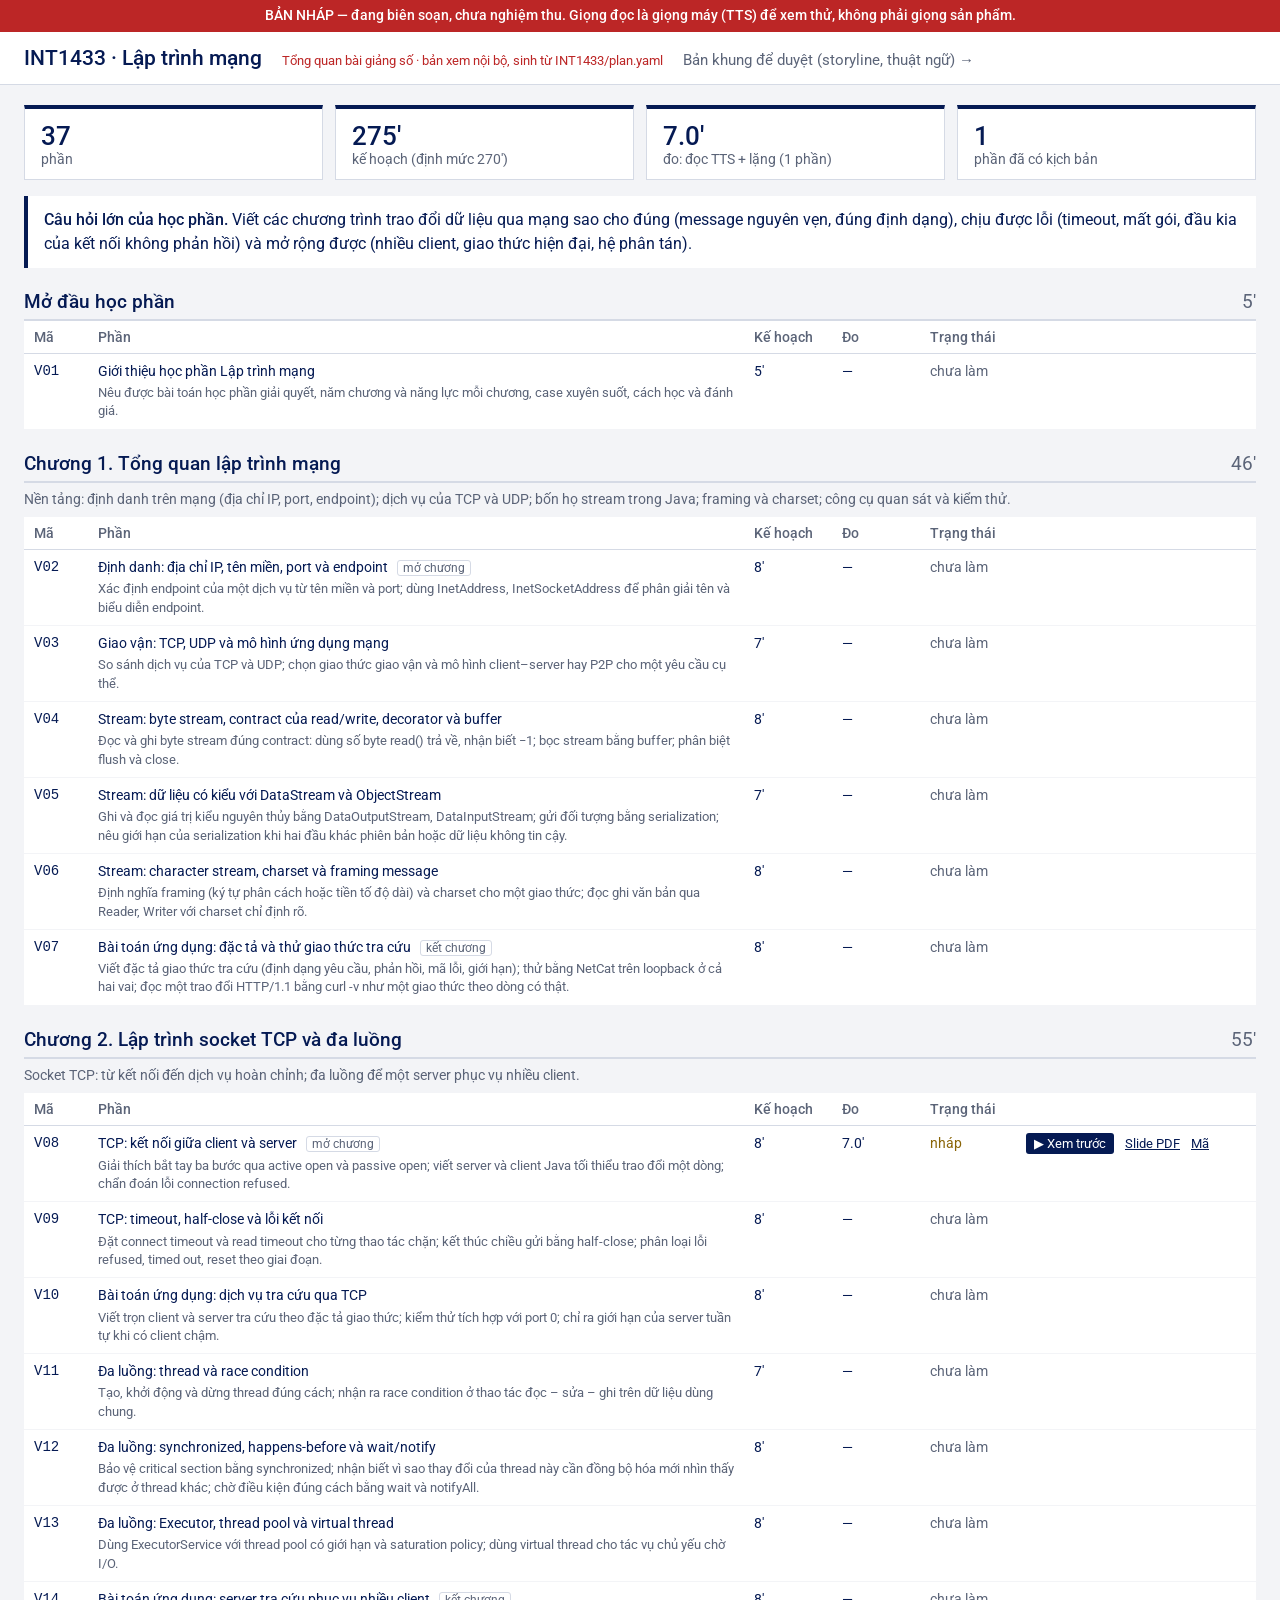
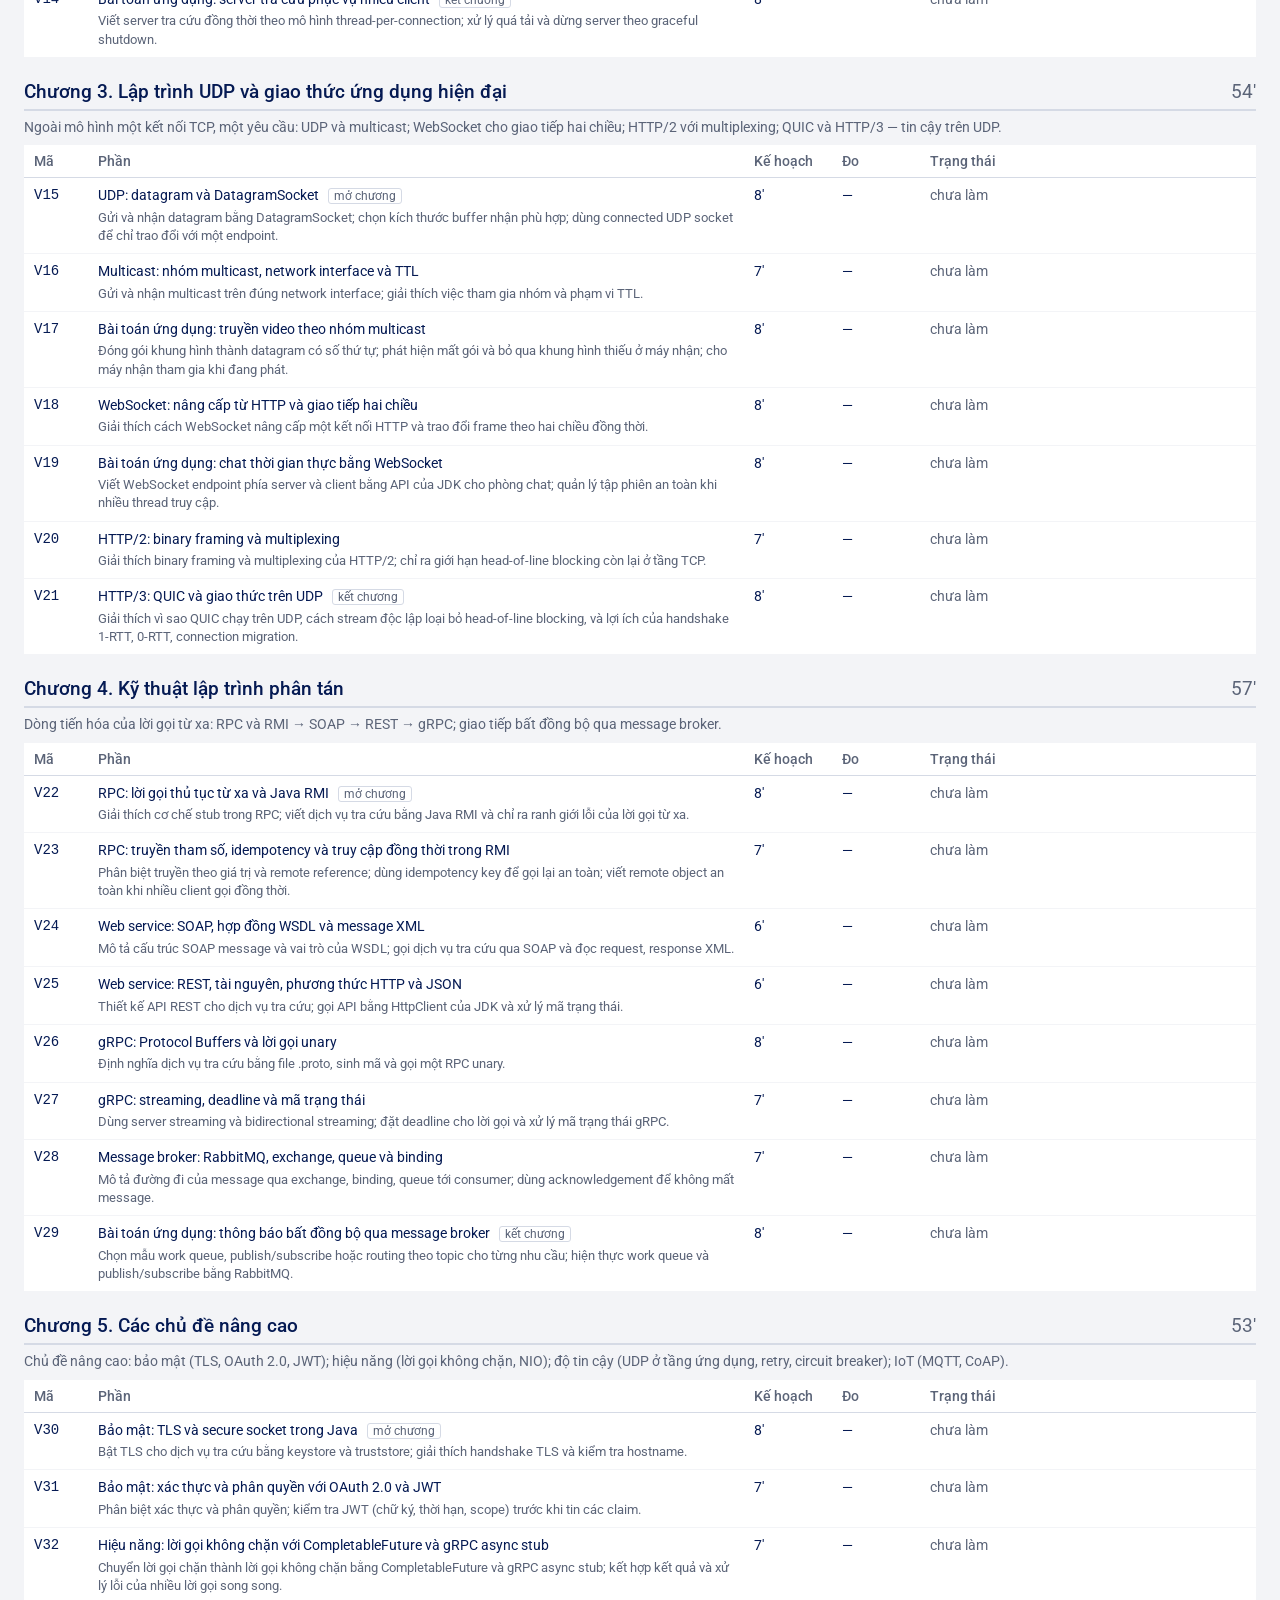
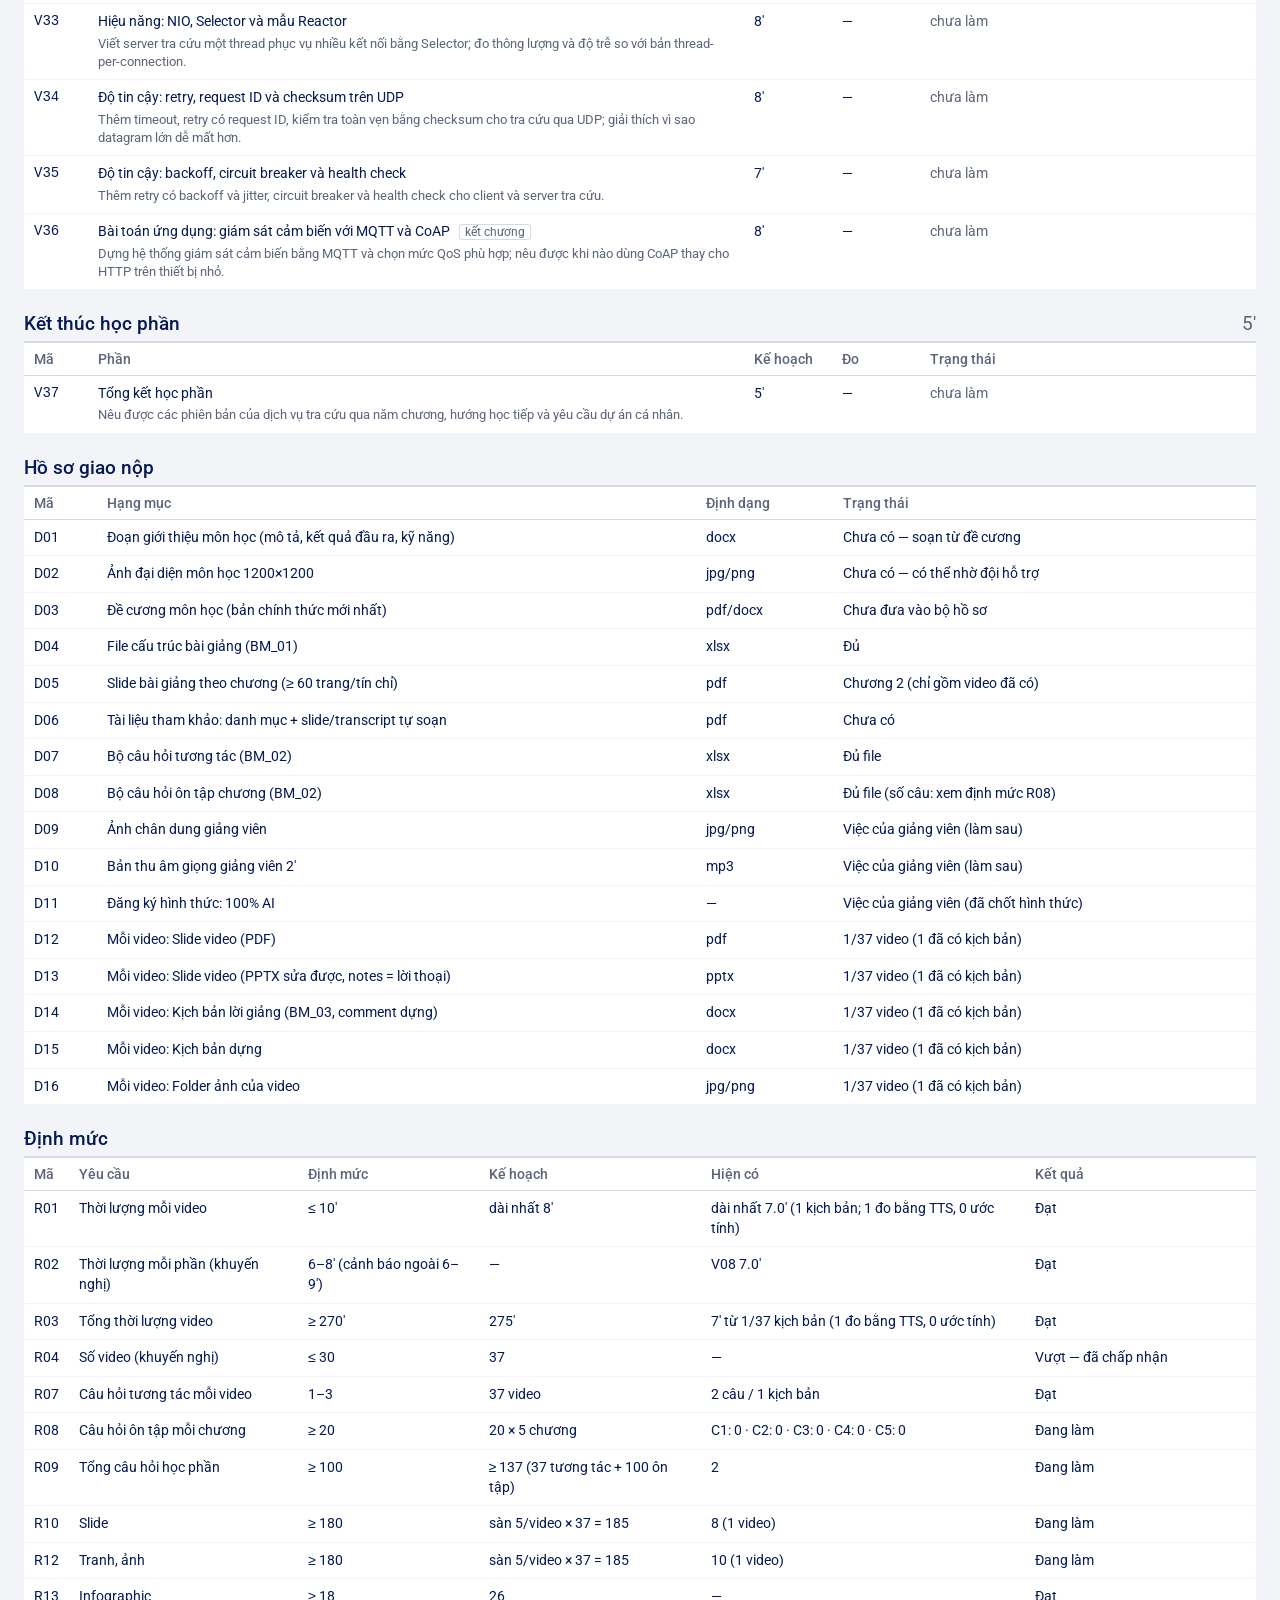
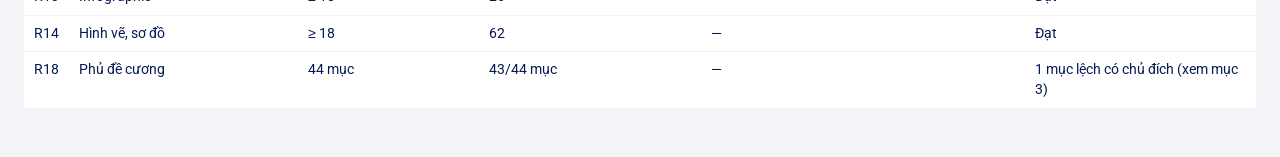
==== commit 57d0e7c7: "Publish INT1433 from source fb1f9e6" ====
--- a/docs/index.html
+++ b/docs/index.html
@@ -7,11 +7,11 @@
 <span class="nhan-noi-bo">Tổng quan bài giảng số · bản xem nội bộ, sinh từ INT1433/plan.yaml</span>
 <a href="khung.html">Bản khung để duyệt (storyline, thuật ngữ) →</a></header>
 <main class="trang">
-<div class="so-lieu"><div><b>37</b> video</div><div><b>275′</b> kế hoạch (định mức 270′)</div>
+<div class="so-lieu"><div><b>37</b> phần</div><div><b>275′</b> kế hoạch (định mức 270′)</div>
 <div><b>7.0′</b> đo: đọc TTS + lặng (1 phần)</div>
-<div><b>1</b> video đã có kịch bản</div></div>
+<div><b>1</b> phần đã có kịch bản</div></div>
 <p class="cau-hoi-lon"><b>Câu hỏi lớn của học phần.</b> Viết các chương trình trao đổi dữ liệu qua mạng sao cho đúng (message nguyên vẹn, đúng định dạng), chịu được lỗi (timeout, mất gói, đầu kia của kết nối không phản hồi) và mở rộng được (nhiều client, giao thức hiện đại, hệ phân tán).</p>
-<section class="chuong"><h2>Mở đầu học phần <span>5′</span></h2><table><thead><tr><th>Mã</th><th>Video</th><th>Kế hoạch</th><th>Đo</th><th>Trạng thái</th><th></th></tr></thead><tbody><tr class="tt-chua-lam"><td class="ma">V01</td><td>Giới thiệu học phần Lập trình mạng<div class="muc-tieu">Nêu được bài toán học phần giải quyết, năm chương và năng lực mỗi chương, case xuyên suốt, cách học và đánh giá.</div></td><td>5′</td><td>—</td><td><span class="tinh-trang">chưa làm</span></td><td class="lk"></td></tr></tbody></table></section><section class="chuong"><h2>Chương 1. Tổng quan lập trình mạng <span>46′</span></h2><p class="nang-luc">Nền tảng: định danh trên mạng (địa chỉ IP, port, endpoint); dịch vụ của TCP và UDP; bốn họ stream trong Java; framing và charset; công cụ quan sát và kiểm thử.</p><table><thead><tr><th>Mã</th><th>Video</th><th>Kế hoạch</th><th>Đo</th><th>Trạng thái</th><th></th></tr></thead><tbody><tr class="tt-chua-lam"><td class="ma">V02</td><td>Định danh: địa chỉ IP, tên miền, port và endpoint <em>mở chương</em><div class="muc-tieu">Xác định endpoint của một dịch vụ từ tên miền và port; dùng InetAddress, InetSocketAddress để phân giải tên và biểu diễn endpoint.</div></td><td>8′</td><td>—</td><td><span class="tinh-trang">chưa làm</span></td><td class="lk"></td></tr><tr class="tt-chua-lam"><td class="ma">V03</td><td>Giao vận: TCP, UDP và mô hình ứng dụng mạng<div class="muc-tieu">So sánh dịch vụ của TCP và UDP; chọn giao thức giao vận và mô hình client–server hay P2P cho một yêu cầu cụ thể.</div></td><td>7′</td><td>—</td><td><span class="tinh-trang">chưa làm</span></td><td class="lk"></td></tr><tr class="tt-chua-lam"><td class="ma">V04</td><td>Stream: byte stream, contract của read/write, decorator và buffer<div class="muc-tieu">Đọc và ghi byte stream đúng contract: dùng số byte read() trả về, nhận biết −1; bọc stream bằng buffer; phân biệt flush và close.</div></td><td>8′</td><td>—</td><td><span class="tinh-trang">chưa làm</span></td><td class="lk"></td></tr><tr class="tt-chua-lam"><td class="ma">V05</td><td>Stream: dữ liệu có kiểu với DataStream và ObjectStream<div class="muc-tieu">Ghi và đọc giá trị kiểu nguyên thủy bằng DataOutputStream, DataInputStream; gửi đối tượng bằng serialization; nêu giới hạn của serialization khi hai đầu khác phiên bản hoặc dữ liệu không tin cậy.</div></td><td>7′</td><td>—</td><td><span class="tinh-trang">chưa làm</span></td><td class="lk"></td></tr><tr class="tt-chua-lam"><td class="ma">V06</td><td>Stream: character stream, charset và framing message<div class="muc-tieu">Định nghĩa framing (ký tự phân cách hoặc tiền tố độ dài) và charset cho một giao thức; đọc ghi văn bản qua Reader, Writer với charset chỉ định rõ.</div></td><td>8′</td><td>—</td><td><span class="tinh-trang">chưa làm</span></td><td class="lk"></td></tr><tr class="tt-chua-lam"><td class="ma">V07</td><td>Bài toán ứng dụng: đặc tả và thử giao thức tra cứu <em>kết chương</em><div class="muc-tieu">Viết đặc tả giao thức tra cứu (định dạng yêu cầu, phản hồi, mã lỗi, giới hạn); thử bằng NetCat trên loopback ở cả hai vai; đọc một trao đổi HTTP/1.1 bằng curl -v như một giao thức theo dòng có thật.</div></td><td>8′</td><td>—</td><td><span class="tinh-trang">chưa làm</span></td><td class="lk"></td></tr></tbody></table></section><section class="chuong"><h2>Chương 2. Lập trình socket TCP và đa luồng <span>55′</span></h2><p class="nang-luc">Socket TCP: từ kết nối đến dịch vụ hoàn chỉnh; đa luồng để một server phục vụ nhiều client.</p><table><thead><tr><th>Mã</th><th>Video</th><th>Kế hoạch</th><th>Đo</th><th>Trạng thái</th><th></th></tr></thead><tbody><tr class="tt-nhap"><td class="ma">V08</td><td>TCP: kết nối giữa client và server <em>mở chương</em><div class="muc-tieu">Giải thích bắt tay ba bước qua active open và passive open; viết server và client Java tối thiểu trao đổi một dòng; chẩn đoán lỗi connection refused.</div></td><td>8′</td><td>7.0′</td><td><span class="tinh-trang">nháp</span></td><td class="lk"><a class="xem" href="V08/index.html">▶ Xem trước</a> <a href="V08/slide.pdf">Slide PDF</a> <a href="https://github.com/hungdn1701/int1433/tree/main/code/chapter-2/01-tcp-connection">Mã</a></td></tr><tr class="tt-chua-lam"><td class="ma">V09</td><td>TCP: timeout, half-close và lỗi kết nối<div class="muc-tieu">Đặt connect timeout và read timeout cho từng thao tác chặn; kết thúc chiều gửi bằng half-close; phân loại lỗi refused, timed out, reset theo giai đoạn.</div></td><td>8′</td><td>—</td><td><span class="tinh-trang">chưa làm</span></td><td class="lk"></td></tr><tr class="tt-chua-lam"><td class="ma">V10</td><td>Bài toán ứng dụng: dịch vụ tra cứu qua TCP<div class="muc-tieu">Viết trọn client và server tra cứu theo đặc tả giao thức; kiểm thử tích hợp với port 0; chỉ ra giới hạn của server tuần tự khi có client chậm.</div></td><td>8′</td><td>—</td><td><span class="tinh-trang">chưa làm</span></td><td class="lk"></td></tr><tr class="tt-chua-lam"><td class="ma">V11</td><td>Đa luồng: thread và race condition<div class="muc-tieu">Tạo, khởi động và dừng thread đúng cách; nhận ra race condition ở thao tác đọc – sửa – ghi trên dữ liệu dùng chung.</div></td><td>7′</td><td>—</td><td><span class="tinh-trang">chưa làm</span></td><td class="lk"></td></tr><tr class="tt-chua-lam"><td class="ma">V12</td><td>Đa luồng: synchronized, happens-before và wait/notify<div class="muc-tieu">Bảo vệ critical section bằng synchronized; nhận biết vì sao thay đổi của thread này cần đồng bộ hóa mới nhìn thấy được ở thread khác; chờ điều kiện đúng cách bằng wait và notifyAll.</div></td><td>8′</td><td>—</td><td><span class="tinh-trang">chưa làm</span></td><td class="lk"></td></tr><tr class="tt-chua-lam"><td class="ma">V13</td><td>Đa luồng: Executor, thread pool và virtual thread<div class="muc-tieu">Dùng ExecutorService với thread pool có giới hạn và saturation policy; dùng virtual thread cho tác vụ chủ yếu chờ I/O.</div></td><td>8′</td><td>—</td><td><span class="tinh-trang">chưa làm</span></td><td class="lk"></td></tr><tr class="tt-chua-lam"><td class="ma">V14</td><td>Bài toán ứng dụng: server tra cứu phục vụ nhiều client <em>kết chương</em><div class="muc-tieu">Viết server tra cứu đồng thời theo mô hình thread-per-connection; xử lý quá tải và dừng server theo graceful shutdown.</div></td><td>8′</td><td>—</td><td><span class="tinh-trang">chưa làm</span></td><td class="lk"></td></tr></tbody></table></section><section class="chuong"><h2>Chương 3. Lập trình UDP và giao thức ứng dụng hiện đại <span>54′</span></h2><p class="nang-luc">Ngoài mô hình một kết nối TCP, một yêu cầu: UDP và multicast; WebSocket cho giao tiếp hai chiều; HTTP/2 với multiplexing; QUIC và HTTP/3 — tin cậy trên UDP.</p><table><thead><tr><th>Mã</th><th>Video</th><th>Kế hoạch</th><th>Đo</th><th>Trạng thái</th><th></th></tr></thead><tbody><tr class="tt-chua-lam"><td class="ma">V15</td><td>UDP: datagram và DatagramSocket <em>mở chương</em><div class="muc-tieu">Gửi và nhận datagram bằng DatagramSocket; chọn kích thước buffer nhận phù hợp; dùng connected UDP socket để chỉ trao đổi với một endpoint.</div></td><td>8′</td><td>—</td><td><span class="tinh-trang">chưa làm</span></td><td class="lk"></td></tr><tr class="tt-chua-lam"><td class="ma">V16</td><td>Multicast: nhóm multicast, network interface và TTL<div class="muc-tieu">Gửi và nhận multicast trên đúng network interface; giải thích việc tham gia nhóm và phạm vi TTL.</div></td><td>7′</td><td>—</td><td><span class="tinh-trang">chưa làm</span></td><td class="lk"></td></tr><tr class="tt-chua-lam"><td class="ma">V17</td><td>Bài toán ứng dụng: truyền video theo nhóm multicast<div class="muc-tieu">Đóng gói khung hình thành datagram có số thứ tự; phát hiện mất gói và bỏ qua khung hình thiếu ở máy nhận; cho máy nhận tham gia khi đang phát.</div></td><td>8′</td><td>—</td><td><span class="tinh-trang">chưa làm</span></td><td class="lk"></td></tr><tr class="tt-chua-lam"><td class="ma">V18</td><td>WebSocket: nâng cấp từ HTTP và giao tiếp hai chiều<div class="muc-tieu">Giải thích cách WebSocket nâng cấp một kết nối HTTP và trao đổi frame theo hai chiều đồng thời.</div></td><td>8′</td><td>—</td><td><span class="tinh-trang">chưa làm</span></td><td class="lk"></td></tr><tr class="tt-chua-lam"><td class="ma">V19</td><td>Bài toán ứng dụng: chat thời gian thực bằng WebSocket<div class="muc-tieu">Viết WebSocket endpoint phía server và client bằng API của JDK cho phòng chat; quản lý tập phiên an toàn khi nhiều thread truy cập.</div></td><td>8′</td><td>—</td><td><span class="tinh-trang">chưa làm</span></td><td class="lk"></td></tr><tr class="tt-chua-lam"><td class="ma">V20</td><td>HTTP/2: binary framing và multiplexing<div class="muc-tieu">Giải thích binary framing và multiplexing của HTTP/2; chỉ ra giới hạn head-of-line blocking còn lại ở tầng TCP.</div></td><td>7′</td><td>—</td><td><span class="tinh-trang">chưa làm</span></td><td class="lk"></td></tr><tr class="tt-chua-lam"><td class="ma">V21</td><td>HTTP/3: QUIC và giao thức trên UDP <em>kết chương</em><div class="muc-tieu">Giải thích vì sao QUIC chạy trên UDP, cách stream độc lập loại bỏ head-of-line blocking, và lợi ích của handshake 1-RTT, 0-RTT, connection migration.</div></td><td>8′</td><td>—</td><td><span class="tinh-trang">chưa làm</span></td><td class="lk"></td></tr></tbody></table></section><section class="chuong"><h2>Chương 4. Kỹ thuật lập trình phân tán <span>57′</span></h2><p class="nang-luc">Dòng tiến hóa của lời gọi từ xa: RPC và RMI → SOAP → REST → gRPC; giao tiếp bất đồng bộ qua message broker.</p><table><thead><tr><th>Mã</th><th>Video</th><th>Kế hoạch</th><th>Đo</th><th>Trạng thái</th><th></th></tr></thead><tbody><tr class="tt-chua-lam"><td class="ma">V22</td><td>RPC: lời gọi thủ tục từ xa và Java RMI <em>mở chương</em><div class="muc-tieu">Giải thích cơ chế stub trong RPC; viết dịch vụ tra cứu bằng Java RMI và chỉ ra ranh giới lỗi của lời gọi từ xa.</div></td><td>8′</td><td>—</td><td><span class="tinh-trang">chưa làm</span></td><td class="lk"></td></tr><tr class="tt-chua-lam"><td class="ma">V23</td><td>RPC: truyền tham số, idempotency và truy cập đồng thời trong RMI<div class="muc-tieu">Phân biệt truyền theo giá trị và remote reference; dùng idempotency key để gọi lại an toàn; viết remote object an toàn khi nhiều client gọi đồng thời.</div></td><td>7′</td><td>—</td><td><span class="tinh-trang">chưa làm</span></td><td class="lk"></td></tr><tr class="tt-chua-lam"><td class="ma">V24</td><td>Web service: SOAP, hợp đồng WSDL và message XML<div class="muc-tieu">Mô tả cấu trúc SOAP message và vai trò của WSDL; gọi dịch vụ tra cứu qua SOAP và đọc request, response XML.</div></td><td>6′</td><td>—</td><td><span class="tinh-trang">chưa làm</span></td><td class="lk"></td></tr><tr class="tt-chua-lam"><td class="ma">V25</td><td>Web service: REST, tài nguyên, phương thức HTTP và JSON<div class="muc-tieu">Thiết kế API REST cho dịch vụ tra cứu; gọi API bằng HttpClient của JDK và xử lý mã trạng thái.</div></td><td>6′</td><td>—</td><td><span class="tinh-trang">chưa làm</span></td><td class="lk"></td></tr><tr class="tt-chua-lam"><td class="ma">V26</td><td>gRPC: Protocol Buffers và lời gọi unary<div class="muc-tieu">Định nghĩa dịch vụ tra cứu bằng file .proto, sinh mã và gọi một RPC unary.</div></td><td>8′</td><td>—</td><td><span class="tinh-trang">chưa làm</span></td><td class="lk"></td></tr><tr class="tt-chua-lam"><td class="ma">V27</td><td>gRPC: streaming, deadline và mã trạng thái<div class="muc-tieu">Dùng server streaming và bidirectional streaming; đặt deadline cho lời gọi và xử lý mã trạng thái gRPC.</div></td><td>7′</td><td>—</td><td><span class="tinh-trang">chưa làm</span></td><td class="lk"></td></tr><tr class="tt-chua-lam"><td class="ma">V28</td><td>Message broker: RabbitMQ, exchange, queue và binding<div class="muc-tieu">Mô tả đường đi của message qua exchange, binding, queue tới consumer; dùng acknowledgement để không mất message.</div></td><td>7′</td><td>—</td><td><span class="tinh-trang">chưa làm</span></td><td class="lk"></td></tr><tr class="tt-chua-lam"><td class="ma">V29</td><td>Bài toán ứng dụng: thông báo bất đồng bộ qua message broker <em>kết chương</em><div class="muc-tieu">Chọn mẫu work queue, publish/subscribe hoặc routing theo topic cho từng nhu cầu; hiện thực work queue và publish/subscribe bằng RabbitMQ.</div></td><td>8′</td><td>—</td><td><span class="tinh-trang">chưa làm</span></td><td class="lk"></td></tr></tbody></table></section><section class="chuong"><h2>Chương 5. Các chủ đề nâng cao <span>53′</span></h2><p class="nang-luc">Chủ đề nâng cao: bảo mật (TLS, OAuth 2.0, JWT); hiệu năng (lời gọi không chặn, NIO); độ tin cậy (UDP ở tầng ứng dụng, retry, circuit breaker); IoT (MQTT, CoAP).</p><table><thead><tr><th>Mã</th><th>Video</th><th>Kế hoạch</th><th>Đo</th><th>Trạng thái</th><th></th></tr></thead><tbody><tr class="tt-chua-lam"><td class="ma">V30</td><td>Bảo mật: TLS và secure socket trong Java <em>mở chương</em><div class="muc-tieu">Bật TLS cho dịch vụ tra cứu bằng keystore và truststore; giải thích handshake TLS và kiểm tra hostname.</div></td><td>8′</td><td>—</td><td><span class="tinh-trang">chưa làm</span></td><td class="lk"></td></tr><tr class="tt-chua-lam"><td class="ma">V31</td><td>Bảo mật: xác thực và phân quyền với OAuth 2.0 và JWT<div class="muc-tieu">Phân biệt xác thực và phân quyền; kiểm tra JWT (chữ ký, thời hạn, scope) trước khi tin các claim.</div></td><td>7′</td><td>—</td><td><span class="tinh-trang">chưa làm</span></td><td class="lk"></td></tr><tr class="tt-chua-lam"><td class="ma">V32</td><td>Hiệu năng: lời gọi không chặn với CompletableFuture và gRPC async stub<div class="muc-tieu">Chuyển lời gọi chặn thành lời gọi không chặn bằng CompletableFuture và gRPC async stub; kết hợp kết quả và xử lý lỗi của nhiều lời gọi song song.</div></td><td>7′</td><td>—</td><td><span class="tinh-trang">chưa làm</span></td><td class="lk"></td></tr><tr class="tt-chua-lam"><td class="ma">V33</td><td>Hiệu năng: NIO, Selector và mẫu Reactor<div class="muc-tieu">Viết server tra cứu một thread phục vụ nhiều kết nối bằng Selector; đo thông lượng và độ trễ so với bản thread-per-connection.</div></td><td>8′</td><td>—</td><td><span class="tinh-trang">chưa làm</span></td><td class="lk"></td></tr><tr class="tt-chua-lam"><td class="ma">V34</td><td>Độ tin cậy: retry, request ID và checksum trên UDP<div class="muc-tieu">Thêm timeout, retry có request ID, kiểm tra toàn vẹn bằng checksum cho tra cứu qua UDP; giải thích vì sao datagram lớn dễ mất hơn.</div></td><td>8′</td><td>—</td><td><span class="tinh-trang">chưa làm</span></td><td class="lk"></td></tr><tr class="tt-chua-lam"><td class="ma">V35</td><td>Độ tin cậy: backoff, circuit breaker và health check<div class="muc-tieu">Thêm retry có backoff và jitter, circuit breaker và health check cho client và server tra cứu.</div></td><td>7′</td><td>—</td><td><span class="tinh-trang">chưa làm</span></td><td class="lk"></td></tr><tr class="tt-chua-lam"><td class="ma">V36</td><td>Bài toán ứng dụng: giám sát cảm biến với MQTT và CoAP <em>kết chương</em><div class="muc-tieu">Dựng hệ thống giám sát cảm biến bằng MQTT và chọn mức QoS phù hợp; nêu được khi nào dùng CoAP thay cho HTTP trên thiết bị nhỏ.</div></td><td>8′</td><td>—</td><td><span class="tinh-trang">chưa làm</span></td><td class="lk"></td></tr></tbody></table></section><section class="chuong"><h2>Kết thúc học phần <span>5′</span></h2><table><thead><tr><th>Mã</th><th>Video</th><th>Kế hoạch</th><th>Đo</th><th>Trạng thái</th><th></th></tr></thead><tbody><tr class="tt-chua-lam"><td class="ma">V37</td><td>Tổng kết học phần<div class="muc-tieu">Nêu được các phiên bản của dịch vụ tra cứu qua năm chương, hướng học tiếp và yêu cầu dự án cá nhân.</div></td><td>5′</td><td>—</td><td><span class="tinh-trang">chưa làm</span></td><td class="lk"></td></tr></tbody></table></section>
+<section class="chuong"><h2>Mở đầu học phần <span>5′</span></h2><table><thead><tr><th>Mã</th><th>Phần</th><th>Kế hoạch</th><th>Đo</th><th>Trạng thái</th><th></th></tr></thead><tbody><tr class="tt-chua-lam"><td class="ma">V01</td><td>Giới thiệu học phần Lập trình mạng<div class="muc-tieu">Nêu được bài toán học phần giải quyết, năm chương và năng lực mỗi chương, case xuyên suốt, cách học và đánh giá.</div></td><td>5′</td><td>—</td><td><span class="tinh-trang">chưa làm</span></td><td class="lk"></td></tr></tbody></table></section><section class="chuong"><h2>Chương 1. Tổng quan lập trình mạng <span>46′</span></h2><p class="nang-luc">Nền tảng: định danh trên mạng (địa chỉ IP, port, endpoint); dịch vụ của TCP và UDP; bốn họ stream trong Java; framing và charset; công cụ quan sát và kiểm thử.</p><table><thead><tr><th>Mã</th><th>Phần</th><th>Kế hoạch</th><th>Đo</th><th>Trạng thái</th><th></th></tr></thead><tbody><tr class="tt-chua-lam"><td class="ma">V02</td><td>Định danh: địa chỉ IP, tên miền, port và endpoint <em>mở chương</em><div class="muc-tieu">Xác định endpoint của một dịch vụ từ tên miền và port; dùng InetAddress, InetSocketAddress để phân giải tên và biểu diễn endpoint.</div></td><td>8′</td><td>—</td><td><span class="tinh-trang">chưa làm</span></td><td class="lk"></td></tr><tr class="tt-chua-lam"><td class="ma">V03</td><td>Giao vận: TCP, UDP và mô hình ứng dụng mạng<div class="muc-tieu">So sánh dịch vụ của TCP và UDP; chọn giao thức giao vận và mô hình client–server hay P2P cho một yêu cầu cụ thể.</div></td><td>7′</td><td>—</td><td><span class="tinh-trang">chưa làm</span></td><td class="lk"></td></tr><tr class="tt-chua-lam"><td class="ma">V04</td><td>Stream: byte stream, contract của read/write, decorator và buffer<div class="muc-tieu">Đọc và ghi byte stream đúng contract: dùng số byte read() trả về, nhận biết −1; bọc stream bằng buffer; phân biệt flush và close.</div></td><td>8′</td><td>—</td><td><span class="tinh-trang">chưa làm</span></td><td class="lk"></td></tr><tr class="tt-chua-lam"><td class="ma">V05</td><td>Stream: dữ liệu có kiểu với DataStream và ObjectStream<div class="muc-tieu">Ghi và đọc giá trị kiểu nguyên thủy bằng DataOutputStream, DataInputStream; gửi đối tượng bằng serialization; nêu giới hạn của serialization khi hai đầu khác phiên bản hoặc dữ liệu không tin cậy.</div></td><td>7′</td><td>—</td><td><span class="tinh-trang">chưa làm</span></td><td class="lk"></td></tr><tr class="tt-chua-lam"><td class="ma">V06</td><td>Stream: character stream, charset và framing message<div class="muc-tieu">Định nghĩa framing (ký tự phân cách hoặc tiền tố độ dài) và charset cho một giao thức; đọc ghi văn bản qua Reader, Writer với charset chỉ định rõ.</div></td><td>8′</td><td>—</td><td><span class="tinh-trang">chưa làm</span></td><td class="lk"></td></tr><tr class="tt-chua-lam"><td class="ma">V07</td><td>Bài toán ứng dụng: đặc tả và thử giao thức tra cứu <em>kết chương</em><div class="muc-tieu">Viết đặc tả giao thức tra cứu (định dạng yêu cầu, phản hồi, mã lỗi, giới hạn); thử bằng NetCat trên loopback ở cả hai vai; đọc một trao đổi HTTP/1.1 bằng curl -v như một giao thức theo dòng có thật.</div></td><td>8′</td><td>—</td><td><span class="tinh-trang">chưa làm</span></td><td class="lk"></td></tr></tbody></table></section><section class="chuong"><h2>Chương 2. Lập trình socket TCP và đa luồng <span>55′</span></h2><p class="nang-luc">Socket TCP: từ kết nối đến dịch vụ hoàn chỉnh; đa luồng để một server phục vụ nhiều client.</p><table><thead><tr><th>Mã</th><th>Phần</th><th>Kế hoạch</th><th>Đo</th><th>Trạng thái</th><th></th></tr></thead><tbody><tr class="tt-nhap"><td class="ma">V08</td><td>TCP: kết nối giữa client và server <em>mở chương</em><div class="muc-tieu">Giải thích bắt tay ba bước qua active open và passive open; viết server và client Java tối thiểu trao đổi một dòng; chẩn đoán lỗi connection refused.</div></td><td>8′</td><td>7.0′</td><td><span class="tinh-trang">nháp</span></td><td class="lk"><a class="xem" href="V08/index.html">▶ Xem trước</a> <a href="V08/slide.pdf">Slide PDF</a> <a href="https://github.com/hungdn1701/int1433/tree/main/code/chapter-2/01-tcp-connection">Mã</a></td></tr><tr class="tt-chua-lam"><td class="ma">V09</td><td>TCP: timeout, half-close và lỗi kết nối<div class="muc-tieu">Đặt connect timeout và read timeout cho từng thao tác chặn; kết thúc chiều gửi bằng half-close; phân loại lỗi refused, timed out, reset theo giai đoạn.</div></td><td>8′</td><td>—</td><td><span class="tinh-trang">chưa làm</span></td><td class="lk"></td></tr><tr class="tt-chua-lam"><td class="ma">V10</td><td>Bài toán ứng dụng: dịch vụ tra cứu qua TCP<div class="muc-tieu">Viết trọn client và server tra cứu theo đặc tả giao thức; kiểm thử tích hợp với port 0; chỉ ra giới hạn của server tuần tự khi có client chậm.</div></td><td>8′</td><td>—</td><td><span class="tinh-trang">chưa làm</span></td><td class="lk"></td></tr><tr class="tt-chua-lam"><td class="ma">V11</td><td>Đa luồng: thread và race condition<div class="muc-tieu">Tạo, khởi động và dừng thread đúng cách; nhận ra race condition ở thao tác đọc – sửa – ghi trên dữ liệu dùng chung.</div></td><td>7′</td><td>—</td><td><span class="tinh-trang">chưa làm</span></td><td class="lk"></td></tr><tr class="tt-chua-lam"><td class="ma">V12</td><td>Đa luồng: synchronized, happens-before và wait/notify<div class="muc-tieu">Bảo vệ critical section bằng synchronized; nhận biết vì sao thay đổi của thread này cần đồng bộ hóa mới nhìn thấy được ở thread khác; chờ điều kiện đúng cách bằng wait và notifyAll.</div></td><td>8′</td><td>—</td><td><span class="tinh-trang">chưa làm</span></td><td class="lk"></td></tr><tr class="tt-chua-lam"><td class="ma">V13</td><td>Đa luồng: Executor, thread pool và virtual thread<div class="muc-tieu">Dùng ExecutorService với thread pool có giới hạn và saturation policy; dùng virtual thread cho tác vụ chủ yếu chờ I/O.</div></td><td>8′</td><td>—</td><td><span class="tinh-trang">chưa làm</span></td><td class="lk"></td></tr><tr class="tt-chua-lam"><td class="ma">V14</td><td>Bài toán ứng dụng: server tra cứu phục vụ nhiều client <em>kết chương</em><div class="muc-tieu">Viết server tra cứu đồng thời theo mô hình thread-per-connection; xử lý quá tải và dừng server theo graceful shutdown.</div></td><td>8′</td><td>—</td><td><span class="tinh-trang">chưa làm</span></td><td class="lk"></td></tr></tbody></table></section><section class="chuong"><h2>Chương 3. Lập trình UDP và giao thức ứng dụng hiện đại <span>54′</span></h2><p class="nang-luc">Ngoài mô hình một kết nối TCP, một yêu cầu: UDP và multicast; WebSocket cho giao tiếp hai chiều; HTTP/2 với multiplexing; QUIC và HTTP/3 — tin cậy trên UDP.</p><table><thead><tr><th>Mã</th><th>Phần</th><th>Kế hoạch</th><th>Đo</th><th>Trạng thái</th><th></th></tr></thead><tbody><tr class="tt-chua-lam"><td class="ma">V15</td><td>UDP: datagram và DatagramSocket <em>mở chương</em><div class="muc-tieu">Gửi và nhận datagram bằng DatagramSocket; chọn kích thước buffer nhận phù hợp; dùng connected UDP socket để chỉ trao đổi với một endpoint.</div></td><td>8′</td><td>—</td><td><span class="tinh-trang">chưa làm</span></td><td class="lk"></td></tr><tr class="tt-chua-lam"><td class="ma">V16</td><td>Multicast: nhóm multicast, network interface và TTL<div class="muc-tieu">Gửi và nhận multicast trên đúng network interface; giải thích việc tham gia nhóm và phạm vi TTL.</div></td><td>7′</td><td>—</td><td><span class="tinh-trang">chưa làm</span></td><td class="lk"></td></tr><tr class="tt-chua-lam"><td class="ma">V17</td><td>Bài toán ứng dụng: truyền video theo nhóm multicast<div class="muc-tieu">Đóng gói khung hình thành datagram có số thứ tự; phát hiện mất gói và bỏ qua khung hình thiếu ở máy nhận; cho máy nhận tham gia khi đang phát.</div></td><td>8′</td><td>—</td><td><span class="tinh-trang">chưa làm</span></td><td class="lk"></td></tr><tr class="tt-chua-lam"><td class="ma">V18</td><td>WebSocket: nâng cấp từ HTTP và giao tiếp hai chiều<div class="muc-tieu">Giải thích cách WebSocket nâng cấp một kết nối HTTP và trao đổi frame theo hai chiều đồng thời.</div></td><td>8′</td><td>—</td><td><span class="tinh-trang">chưa làm</span></td><td class="lk"></td></tr><tr class="tt-chua-lam"><td class="ma">V19</td><td>Bài toán ứng dụng: chat thời gian thực bằng WebSocket<div class="muc-tieu">Viết WebSocket endpoint phía server và client bằng API của JDK cho phòng chat; quản lý tập phiên an toàn khi nhiều thread truy cập.</div></td><td>8′</td><td>—</td><td><span class="tinh-trang">chưa làm</span></td><td class="lk"></td></tr><tr class="tt-chua-lam"><td class="ma">V20</td><td>HTTP/2: binary framing và multiplexing<div class="muc-tieu">Giải thích binary framing và multiplexing của HTTP/2; chỉ ra giới hạn head-of-line blocking còn lại ở tầng TCP.</div></td><td>7′</td><td>—</td><td><span class="tinh-trang">chưa làm</span></td><td class="lk"></td></tr><tr class="tt-chua-lam"><td class="ma">V21</td><td>HTTP/3: QUIC và giao thức trên UDP <em>kết chương</em><div class="muc-tieu">Giải thích vì sao QUIC chạy trên UDP, cách stream độc lập loại bỏ head-of-line blocking, và lợi ích của handshake 1-RTT, 0-RTT, connection migration.</div></td><td>8′</td><td>—</td><td><span class="tinh-trang">chưa làm</span></td><td class="lk"></td></tr></tbody></table></section><section class="chuong"><h2>Chương 4. Kỹ thuật lập trình phân tán <span>57′</span></h2><p class="nang-luc">Dòng tiến hóa của lời gọi từ xa: RPC và RMI → SOAP → REST → gRPC; giao tiếp bất đồng bộ qua message broker.</p><table><thead><tr><th>Mã</th><th>Phần</th><th>Kế hoạch</th><th>Đo</th><th>Trạng thái</th><th></th></tr></thead><tbody><tr class="tt-chua-lam"><td class="ma">V22</td><td>RPC: lời gọi thủ tục từ xa và Java RMI <em>mở chương</em><div class="muc-tieu">Giải thích cơ chế stub trong RPC; viết dịch vụ tra cứu bằng Java RMI và chỉ ra ranh giới lỗi của lời gọi từ xa.</div></td><td>8′</td><td>—</td><td><span class="tinh-trang">chưa làm</span></td><td class="lk"></td></tr><tr class="tt-chua-lam"><td class="ma">V23</td><td>RPC: truyền tham số, idempotency và truy cập đồng thời trong RMI<div class="muc-tieu">Phân biệt truyền theo giá trị và remote reference; dùng idempotency key để gọi lại an toàn; viết remote object an toàn khi nhiều client gọi đồng thời.</div></td><td>7′</td><td>—</td><td><span class="tinh-trang">chưa làm</span></td><td class="lk"></td></tr><tr class="tt-chua-lam"><td class="ma">V24</td><td>Web service: SOAP, hợp đồng WSDL và message XML<div class="muc-tieu">Mô tả cấu trúc SOAP message và vai trò của WSDL; gọi dịch vụ tra cứu qua SOAP và đọc request, response XML.</div></td><td>6′</td><td>—</td><td><span class="tinh-trang">chưa làm</span></td><td class="lk"></td></tr><tr class="tt-chua-lam"><td class="ma">V25</td><td>Web service: REST, tài nguyên, phương thức HTTP và JSON<div class="muc-tieu">Thiết kế API REST cho dịch vụ tra cứu; gọi API bằng HttpClient của JDK và xử lý mã trạng thái.</div></td><td>6′</td><td>—</td><td><span class="tinh-trang">chưa làm</span></td><td class="lk"></td></tr><tr class="tt-chua-lam"><td class="ma">V26</td><td>gRPC: Protocol Buffers và lời gọi unary<div class="muc-tieu">Định nghĩa dịch vụ tra cứu bằng file .proto, sinh mã và gọi một RPC unary.</div></td><td>8′</td><td>—</td><td><span class="tinh-trang">chưa làm</span></td><td class="lk"></td></tr><tr class="tt-chua-lam"><td class="ma">V27</td><td>gRPC: streaming, deadline và mã trạng thái<div class="muc-tieu">Dùng server streaming và bidirectional streaming; đặt deadline cho lời gọi và xử lý mã trạng thái gRPC.</div></td><td>7′</td><td>—</td><td><span class="tinh-trang">chưa làm</span></td><td class="lk"></td></tr><tr class="tt-chua-lam"><td class="ma">V28</td><td>Message broker: RabbitMQ, exchange, queue và binding<div class="muc-tieu">Mô tả đường đi của message qua exchange, binding, queue tới consumer; dùng acknowledgement để không mất message.</div></td><td>7′</td><td>—</td><td><span class="tinh-trang">chưa làm</span></td><td class="lk"></td></tr><tr class="tt-chua-lam"><td class="ma">V29</td><td>Bài toán ứng dụng: thông báo bất đồng bộ qua message broker <em>kết chương</em><div class="muc-tieu">Chọn mẫu work queue, publish/subscribe hoặc routing theo topic cho từng nhu cầu; hiện thực work queue và publish/subscribe bằng RabbitMQ.</div></td><td>8′</td><td>—</td><td><span class="tinh-trang">chưa làm</span></td><td class="lk"></td></tr></tbody></table></section><section class="chuong"><h2>Chương 5. Các chủ đề nâng cao <span>53′</span></h2><p class="nang-luc">Chủ đề nâng cao: bảo mật (TLS, OAuth 2.0, JWT); hiệu năng (lời gọi không chặn, NIO); độ tin cậy (UDP ở tầng ứng dụng, retry, circuit breaker); IoT (MQTT, CoAP).</p><table><thead><tr><th>Mã</th><th>Phần</th><th>Kế hoạch</th><th>Đo</th><th>Trạng thái</th><th></th></tr></thead><tbody><tr class="tt-chua-lam"><td class="ma">V30</td><td>Bảo mật: TLS và secure socket trong Java <em>mở chương</em><div class="muc-tieu">Bật TLS cho dịch vụ tra cứu bằng keystore và truststore; giải thích handshake TLS và kiểm tra hostname.</div></td><td>8′</td><td>—</td><td><span class="tinh-trang">chưa làm</span></td><td class="lk"></td></tr><tr class="tt-chua-lam"><td class="ma">V31</td><td>Bảo mật: xác thực và phân quyền với OAuth 2.0 và JWT<div class="muc-tieu">Phân biệt xác thực và phân quyền; kiểm tra JWT (chữ ký, thời hạn, scope) trước khi tin các claim.</div></td><td>7′</td><td>—</td><td><span class="tinh-trang">chưa làm</span></td><td class="lk"></td></tr><tr class="tt-chua-lam"><td class="ma">V32</td><td>Hiệu năng: lời gọi không chặn với CompletableFuture và gRPC async stub<div class="muc-tieu">Chuyển lời gọi chặn thành lời gọi không chặn bằng CompletableFuture và gRPC async stub; kết hợp kết quả và xử lý lỗi của nhiều lời gọi song song.</div></td><td>7′</td><td>—</td><td><span class="tinh-trang">chưa làm</span></td><td class="lk"></td></tr><tr class="tt-chua-lam"><td class="ma">V33</td><td>Hiệu năng: NIO, Selector và mẫu Reactor<div class="muc-tieu">Viết server tra cứu một thread phục vụ nhiều kết nối bằng Selector; đo thông lượng và độ trễ so với bản thread-per-connection.</div></td><td>8′</td><td>—</td><td><span class="tinh-trang">chưa làm</span></td><td class="lk"></td></tr><tr class="tt-chua-lam"><td class="ma">V34</td><td>Độ tin cậy: retry, request ID và checksum trên UDP<div class="muc-tieu">Thêm timeout, retry có request ID, kiểm tra toàn vẹn bằng checksum cho tra cứu qua UDP; giải thích vì sao datagram lớn dễ mất hơn.</div></td><td>8′</td><td>—</td><td><span class="tinh-trang">chưa làm</span></td><td class="lk"></td></tr><tr class="tt-chua-lam"><td class="ma">V35</td><td>Độ tin cậy: backoff, circuit breaker và health check<div class="muc-tieu">Thêm retry có backoff và jitter, circuit breaker và health check cho client và server tra cứu.</div></td><td>7′</td><td>—</td><td><span class="tinh-trang">chưa làm</span></td><td class="lk"></td></tr><tr class="tt-chua-lam"><td class="ma">V36</td><td>Bài toán ứng dụng: giám sát cảm biến với MQTT và CoAP <em>kết chương</em><div class="muc-tieu">Dựng hệ thống giám sát cảm biến bằng MQTT và chọn mức QoS phù hợp; nêu được khi nào dùng CoAP thay cho HTTP trên thiết bị nhỏ.</div></td><td>8′</td><td>—</td><td><span class="tinh-trang">chưa làm</span></td><td class="lk"></td></tr></tbody></table></section><section class="chuong"><h2>Kết thúc học phần <span>5′</span></h2><table><thead><tr><th>Mã</th><th>Phần</th><th>Kế hoạch</th><th>Đo</th><th>Trạng thái</th><th></th></tr></thead><tbody><tr class="tt-chua-lam"><td class="ma">V37</td><td>Tổng kết học phần<div class="muc-tieu">Nêu được các phiên bản của dịch vụ tra cứu qua năm chương, hướng học tiếp và yêu cầu dự án cá nhân.</div></td><td>5′</td><td>—</td><td><span class="tinh-trang">chưa làm</span></td><td class="lk"></td></tr></tbody></table></section>
 <section class="chuong"><h2>Hồ sơ giao nộp</h2><table class="dinh-muc"><thead><tr><th>Mã</th><th>Hạng mục</th><th>Định dạng</th><th>Trạng thái</th></tr></thead><tbody><tr><td>D01</td><td>Đoạn giới thiệu môn học (mô tả, kết quả đầu ra, kỹ năng)</td><td>docx</td><td>Chưa có — soạn từ đề cương</td></tr><tr><td>D02</td><td>Ảnh đại diện môn học 1200×1200</td><td>jpg/png</td><td>Chưa có — có thể nhờ đội hỗ trợ</td></tr><tr><td>D03</td><td>Đề cương môn học (bản chính thức mới nhất)</td><td>pdf/docx</td><td>Chưa đưa vào bộ hồ sơ</td></tr><tr><td>D04</td><td>File cấu trúc bài giảng (BM_01)</td><td>xlsx</td><td>Đủ</td></tr><tr><td>D05</td><td>Slide bài giảng theo chương (≥ 60 trang/tín chỉ)</td><td>pdf</td><td>Chương 2 (chỉ gồm video đã có)</td></tr><tr><td>D06</td><td>Tài liệu tham khảo: danh mục + slide/transcript tự soạn</td><td>pdf</td><td>Chưa có</td></tr><tr><td>D07</td><td>Bộ câu hỏi tương tác (BM_02)</td><td>xlsx</td><td>Đủ file</td></tr><tr><td>D08</td><td>Bộ câu hỏi ôn tập chương (BM_02)</td><td>xlsx</td><td>Đủ file (số câu: xem định mức R08)</td></tr><tr><td>D09</td><td>Ảnh chân dung giảng viên</td><td>jpg/png</td><td>Việc của giảng viên (làm sau)</td></tr><tr><td>D10</td><td>Bản thu âm giọng giảng viên 2′</td><td>mp3</td><td>Việc của giảng viên (làm sau)</td></tr><tr><td>D11</td><td>Đăng ký hình thức: 100% AI</td><td>—</td><td>Việc của giảng viên (đã chốt hình thức)</td></tr><tr><td>D12</td><td>Mỗi video: Slide video (PDF)</td><td>pdf</td><td>1/37 video (1 đã có kịch bản)</td></tr><tr><td>D13</td><td>Mỗi video: Slide video (PPTX sửa được, notes = lời thoại)</td><td>pptx</td><td>1/37 video (1 đã có kịch bản)</td></tr><tr><td>D14</td><td>Mỗi video: Kịch bản lời giảng (BM_03, comment dựng)</td><td>docx</td><td>1/37 video (1 đã có kịch bản)</td></tr><tr><td>D15</td><td>Mỗi video: Kịch bản dựng</td><td>docx</td><td>1/37 video (1 đã có kịch bản)</td></tr><tr><td>D16</td><td>Mỗi video: Folder ảnh của video</td><td>jpg/png</td><td>1/37 video (1 đã có kịch bản)</td></tr></tbody></table></section>
 <section class="chuong"><h2>Định mức</h2><table class="dinh-muc"><thead><tr><th>Mã</th><th>Yêu cầu</th><th>Định mức</th><th>Kế hoạch</th><th>Hiện có</th><th>Kết quả</th></tr></thead><tbody><tr><td>R01</td><td>Thời lượng mỗi video</td><td>≤ 10′</td><td>dài nhất 8′</td><td>dài nhất 7.0′ (1 kịch bản; 1 đo bằng TTS, 0 ước tính)</td><td>Đạt</td></tr><tr><td>R02</td><td>Thời lượng mỗi phần (khuyến nghị)</td><td>6–8′ (cảnh báo ngoài 6–9′)</td><td>—</td><td>V08 7.0′</td><td>Đạt</td></tr><tr><td>R03</td><td>Tổng thời lượng video</td><td>≥ 270′</td><td>275′</td><td>7′ từ 1/37 kịch bản (1 đo bằng TTS, 0 ước tính)</td><td>Đạt</td></tr><tr><td>R04</td><td>Số video (khuyến nghị)</td><td>≤ 30</td><td>37</td><td>—</td><td>Vượt — đã chấp nhận</td></tr><tr><td>R07</td><td>Câu hỏi tương tác mỗi video</td><td>1–3</td><td>37 video</td><td>2 câu / 1 kịch bản</td><td>Đạt</td></tr><tr><td>R08</td><td>Câu hỏi ôn tập mỗi chương</td><td>≥ 20</td><td>20 × 5 chương</td><td>C1: 0 · C2: 0 · C3: 0 · C4: 0 · C5: 0</td><td>Đang làm</td></tr><tr><td>R09</td><td>Tổng câu hỏi học phần</td><td>≥ 100</td><td>≥ 137 (37 tương tác + 100 ôn tập)</td><td>2</td><td>Đang làm</td></tr><tr><td>R10</td><td>Slide</td><td>≥ 180</td><td>sàn 5/video × 37 = 185</td><td>8 (1 video)</td><td>Đang làm</td></tr><tr><td>R12</td><td>Tranh, ảnh</td><td>≥ 180</td><td>sàn 5/video × 37 = 185</td><td>10 (1 video)</td><td>Đang làm</td></tr><tr><td>R13</td><td>Infographic</td><td>≥ 18</td><td>26</td><td>—</td><td>Đạt</td></tr><tr><td>R14</td><td>Hình vẽ, sơ đồ</td><td>≥ 18</td><td>62</td><td>—</td><td>Đạt</td></tr><tr><td>R18</td><td>Phủ đề cương</td><td>44 mục</td><td>43/44 mục</td><td>—</td><td>1 mục lệch có chủ đích (xem mục 3)</td></tr></tbody></table></section>
 </main></body></html>
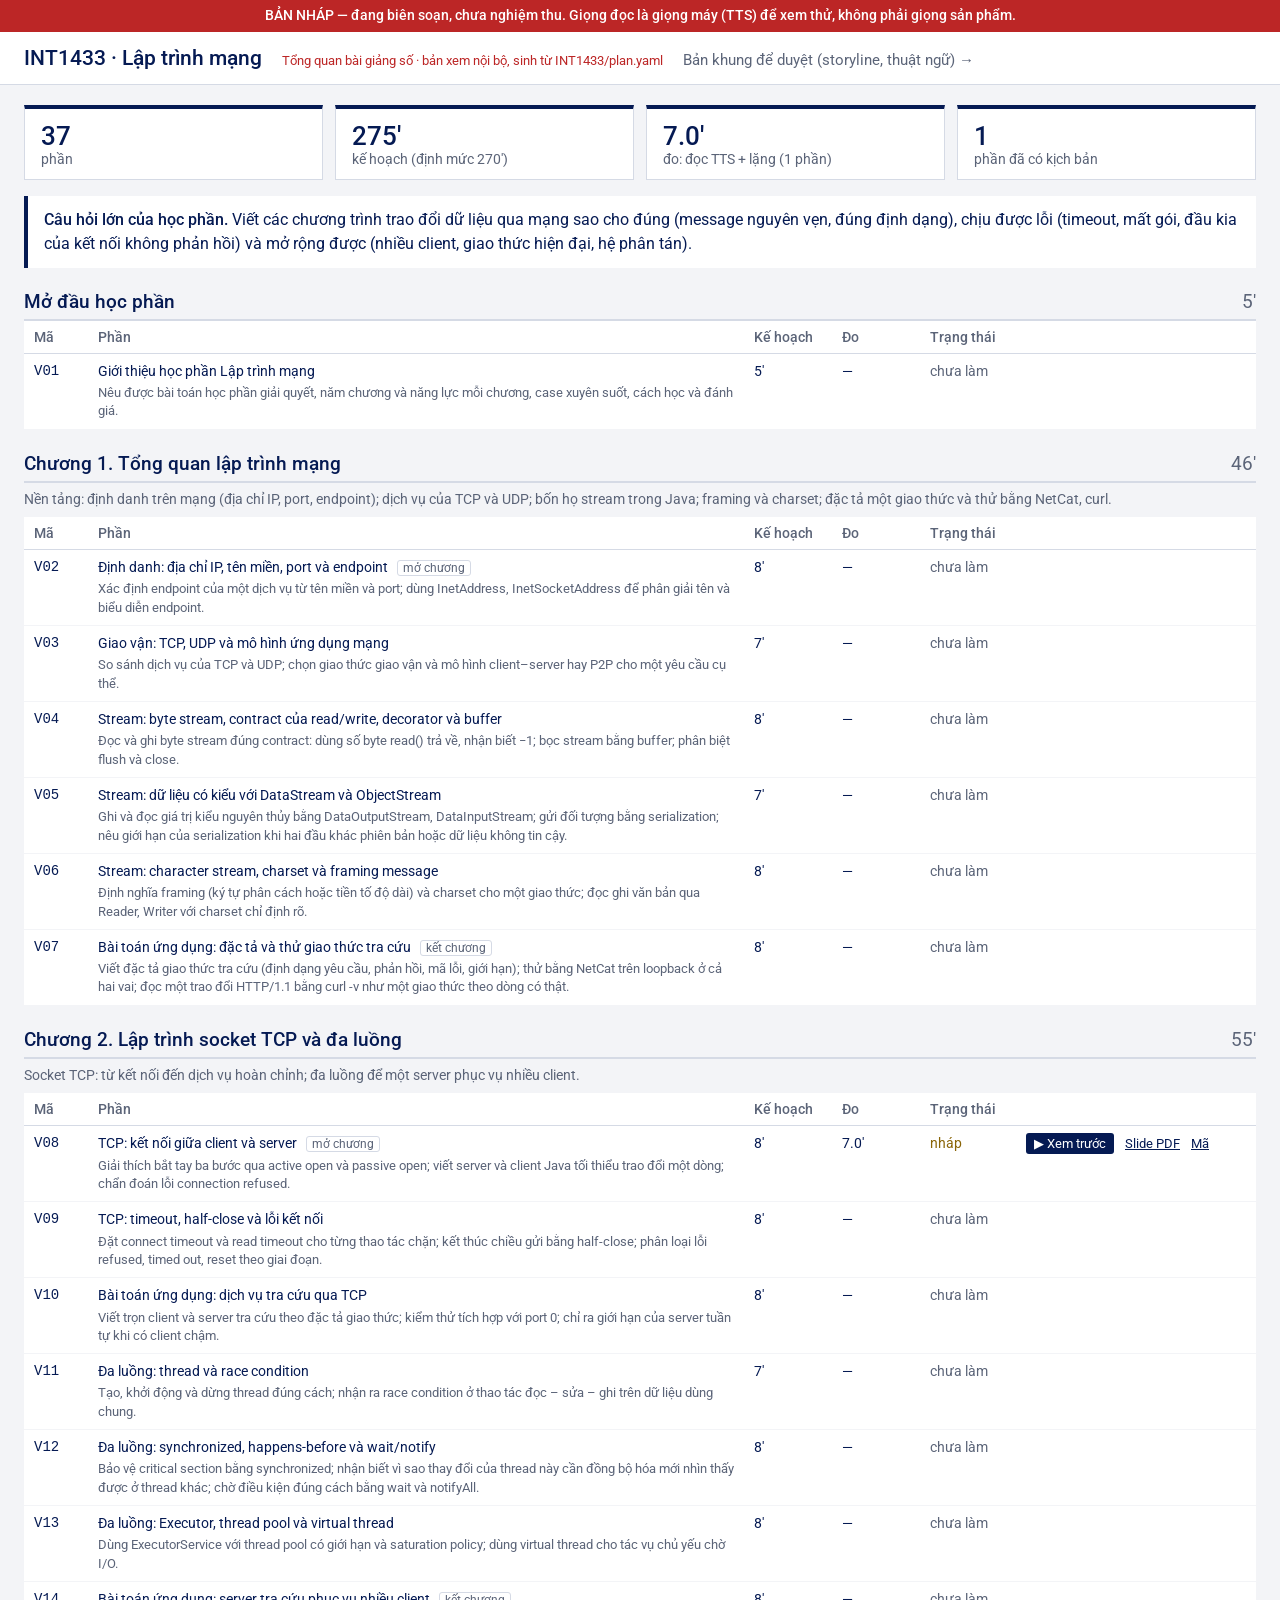
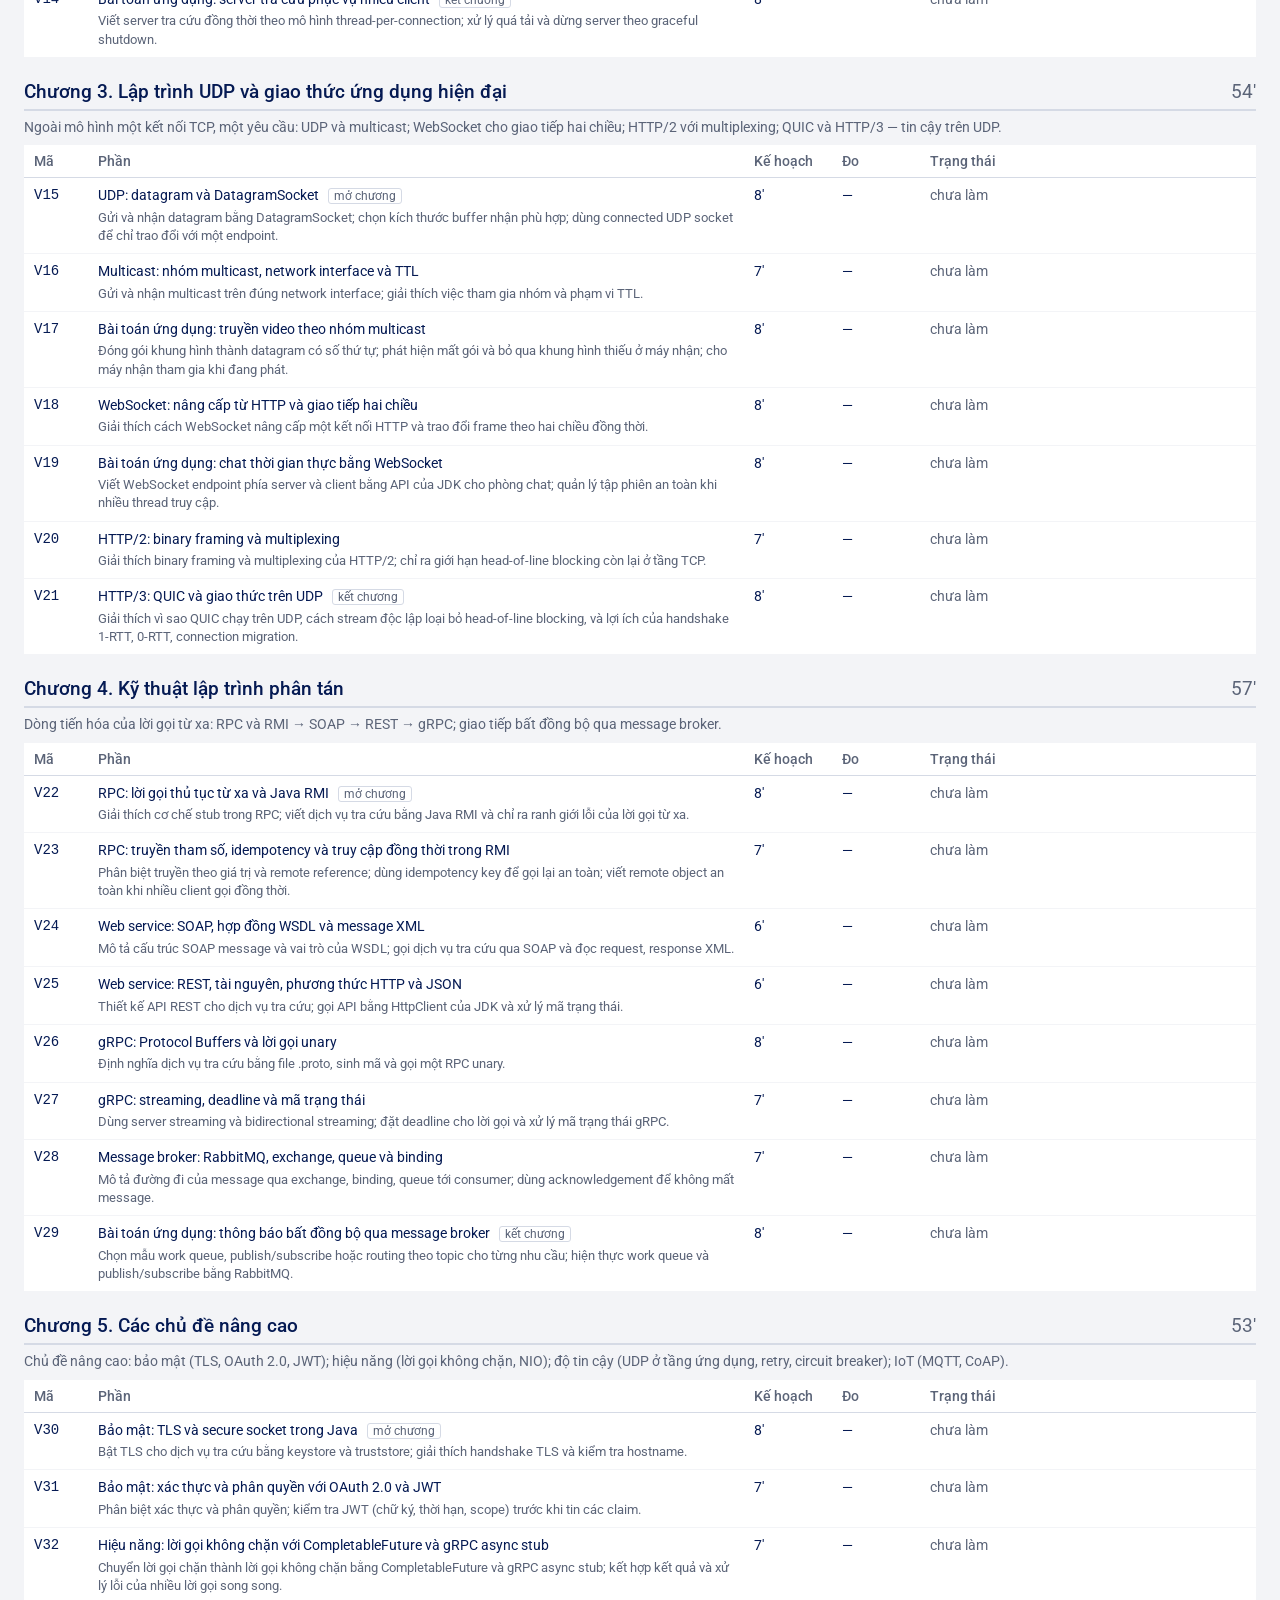
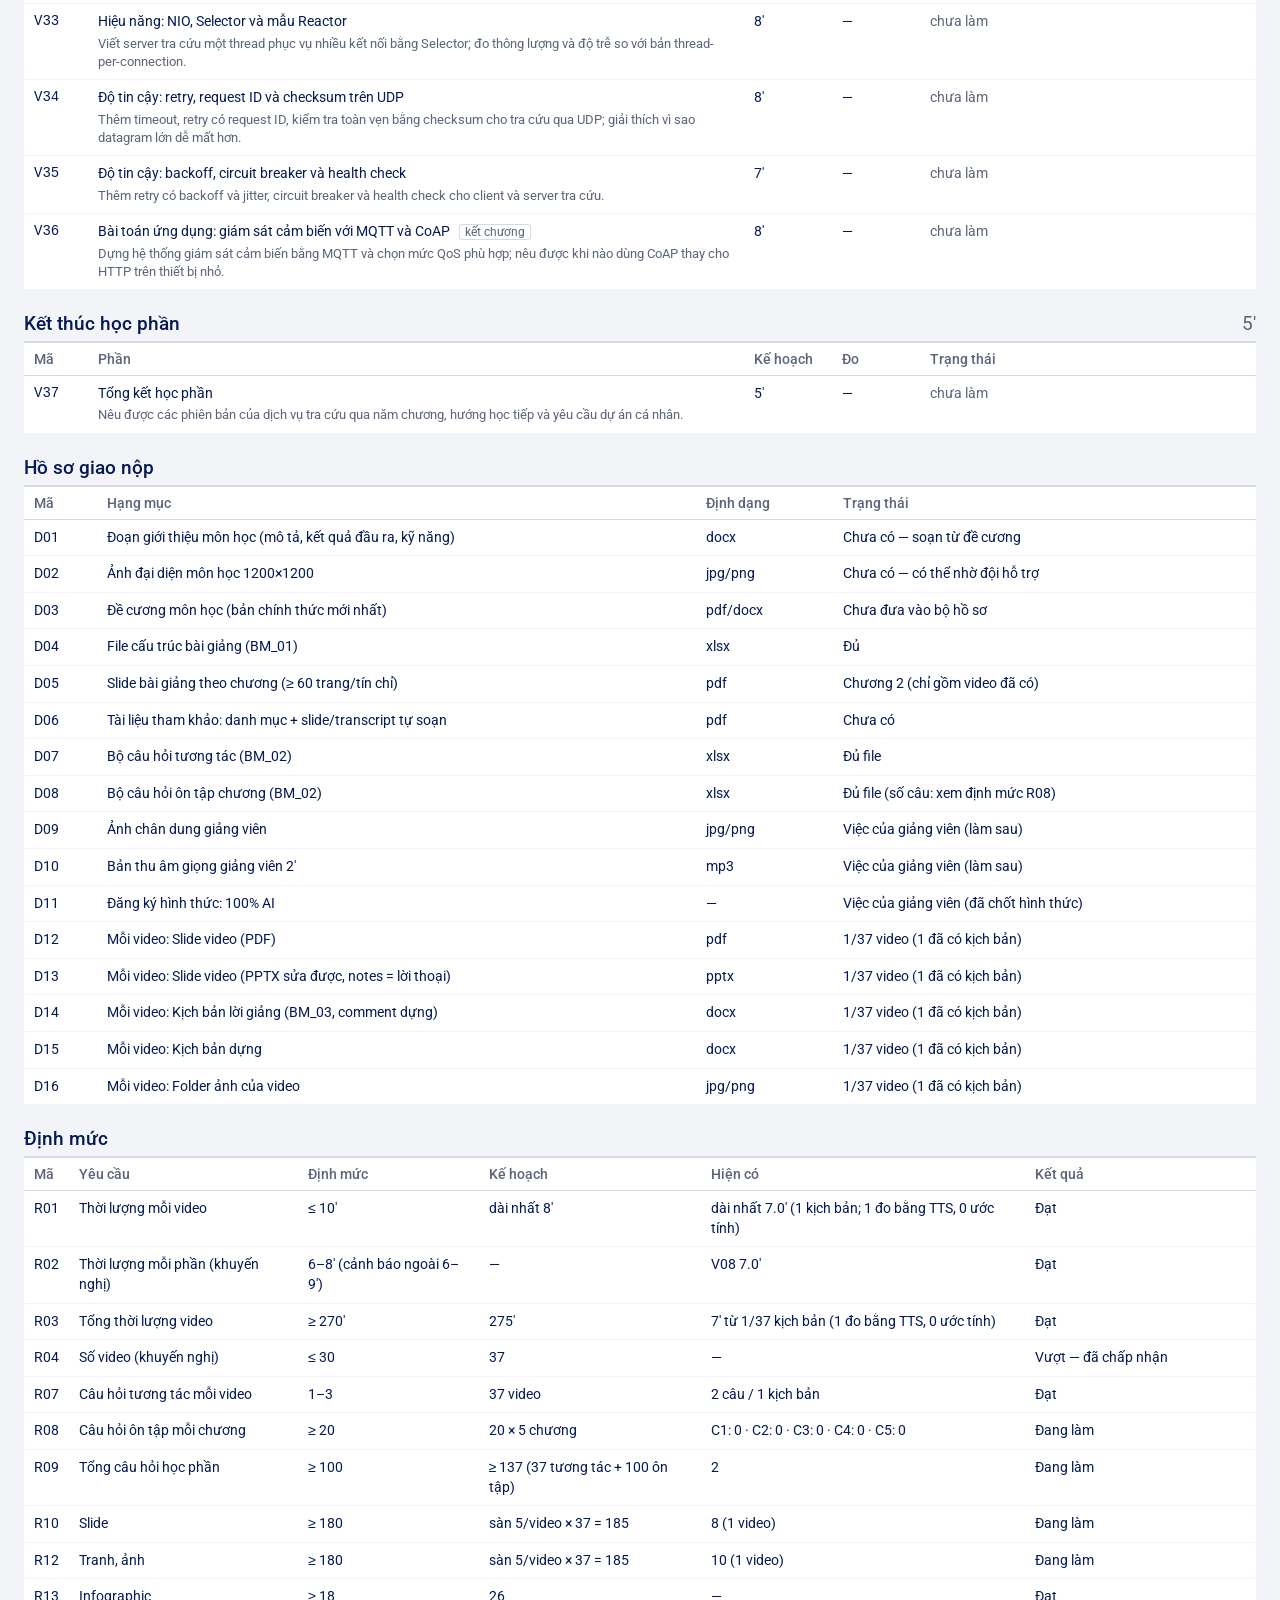
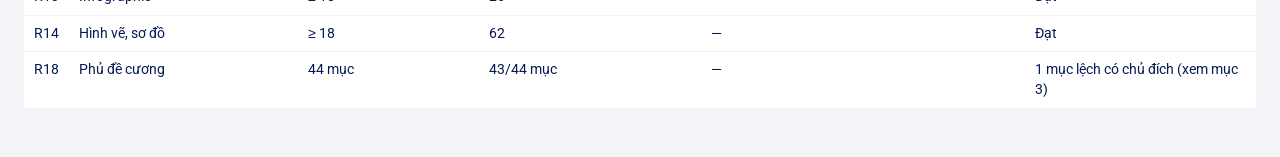
==== commit f89a8301: "Publish INT1433 from source 8b4a869" ====
--- a/docs/index.html
+++ b/docs/index.html
@@ -11,7 +11,7 @@
 <div><b>7.0′</b> đo: đọc TTS + lặng (1 phần)</div>
 <div><b>1</b> phần đã có kịch bản</div></div>
 <p class="cau-hoi-lon"><b>Câu hỏi lớn của học phần.</b> Viết các chương trình trao đổi dữ liệu qua mạng sao cho đúng (message nguyên vẹn, đúng định dạng), chịu được lỗi (timeout, mất gói, đầu kia của kết nối không phản hồi) và mở rộng được (nhiều client, giao thức hiện đại, hệ phân tán).</p>
-<section class="chuong"><h2>Mở đầu học phần <span>5′</span></h2><table><thead><tr><th>Mã</th><th>Phần</th><th>Kế hoạch</th><th>Đo</th><th>Trạng thái</th><th></th></tr></thead><tbody><tr class="tt-chua-lam"><td class="ma">V01</td><td>Giới thiệu học phần Lập trình mạng<div class="muc-tieu">Nêu được bài toán học phần giải quyết, năm chương và năng lực mỗi chương, case xuyên suốt, cách học và đánh giá.</div></td><td>5′</td><td>—</td><td><span class="tinh-trang">chưa làm</span></td><td class="lk"></td></tr></tbody></table></section><section class="chuong"><h2>Chương 1. Tổng quan lập trình mạng <span>46′</span></h2><p class="nang-luc">Nền tảng: định danh trên mạng (địa chỉ IP, port, endpoint); dịch vụ của TCP và UDP; bốn họ stream trong Java; framing và charset; công cụ quan sát và kiểm thử.</p><table><thead><tr><th>Mã</th><th>Phần</th><th>Kế hoạch</th><th>Đo</th><th>Trạng thái</th><th></th></tr></thead><tbody><tr class="tt-chua-lam"><td class="ma">V02</td><td>Định danh: địa chỉ IP, tên miền, port và endpoint <em>mở chương</em><div class="muc-tieu">Xác định endpoint của một dịch vụ từ tên miền và port; dùng InetAddress, InetSocketAddress để phân giải tên và biểu diễn endpoint.</div></td><td>8′</td><td>—</td><td><span class="tinh-trang">chưa làm</span></td><td class="lk"></td></tr><tr class="tt-chua-lam"><td class="ma">V03</td><td>Giao vận: TCP, UDP và mô hình ứng dụng mạng<div class="muc-tieu">So sánh dịch vụ của TCP và UDP; chọn giao thức giao vận và mô hình client–server hay P2P cho một yêu cầu cụ thể.</div></td><td>7′</td><td>—</td><td><span class="tinh-trang">chưa làm</span></td><td class="lk"></td></tr><tr class="tt-chua-lam"><td class="ma">V04</td><td>Stream: byte stream, contract của read/write, decorator và buffer<div class="muc-tieu">Đọc và ghi byte stream đúng contract: dùng số byte read() trả về, nhận biết −1; bọc stream bằng buffer; phân biệt flush và close.</div></td><td>8′</td><td>—</td><td><span class="tinh-trang">chưa làm</span></td><td class="lk"></td></tr><tr class="tt-chua-lam"><td class="ma">V05</td><td>Stream: dữ liệu có kiểu với DataStream và ObjectStream<div class="muc-tieu">Ghi và đọc giá trị kiểu nguyên thủy bằng DataOutputStream, DataInputStream; gửi đối tượng bằng serialization; nêu giới hạn của serialization khi hai đầu khác phiên bản hoặc dữ liệu không tin cậy.</div></td><td>7′</td><td>—</td><td><span class="tinh-trang">chưa làm</span></td><td class="lk"></td></tr><tr class="tt-chua-lam"><td class="ma">V06</td><td>Stream: character stream, charset và framing message<div class="muc-tieu">Định nghĩa framing (ký tự phân cách hoặc tiền tố độ dài) và charset cho một giao thức; đọc ghi văn bản qua Reader, Writer với charset chỉ định rõ.</div></td><td>8′</td><td>—</td><td><span class="tinh-trang">chưa làm</span></td><td class="lk"></td></tr><tr class="tt-chua-lam"><td class="ma">V07</td><td>Bài toán ứng dụng: đặc tả và thử giao thức tra cứu <em>kết chương</em><div class="muc-tieu">Viết đặc tả giao thức tra cứu (định dạng yêu cầu, phản hồi, mã lỗi, giới hạn); thử bằng NetCat trên loopback ở cả hai vai; đọc một trao đổi HTTP/1.1 bằng curl -v như một giao thức theo dòng có thật.</div></td><td>8′</td><td>—</td><td><span class="tinh-trang">chưa làm</span></td><td class="lk"></td></tr></tbody></table></section><section class="chuong"><h2>Chương 2. Lập trình socket TCP và đa luồng <span>55′</span></h2><p class="nang-luc">Socket TCP: từ kết nối đến dịch vụ hoàn chỉnh; đa luồng để một server phục vụ nhiều client.</p><table><thead><tr><th>Mã</th><th>Phần</th><th>Kế hoạch</th><th>Đo</th><th>Trạng thái</th><th></th></tr></thead><tbody><tr class="tt-nhap"><td class="ma">V08</td><td>TCP: kết nối giữa client và server <em>mở chương</em><div class="muc-tieu">Giải thích bắt tay ba bước qua active open và passive open; viết server và client Java tối thiểu trao đổi một dòng; chẩn đoán lỗi connection refused.</div></td><td>8′</td><td>7.0′</td><td><span class="tinh-trang">nháp</span></td><td class="lk"><a class="xem" href="V08/index.html">▶ Xem trước</a> <a href="V08/slide.pdf">Slide PDF</a> <a href="https://github.com/hungdn1701/int1433/tree/main/code/chapter-2/01-tcp-connection">Mã</a></td></tr><tr class="tt-chua-lam"><td class="ma">V09</td><td>TCP: timeout, half-close và lỗi kết nối<div class="muc-tieu">Đặt connect timeout và read timeout cho từng thao tác chặn; kết thúc chiều gửi bằng half-close; phân loại lỗi refused, timed out, reset theo giai đoạn.</div></td><td>8′</td><td>—</td><td><span class="tinh-trang">chưa làm</span></td><td class="lk"></td></tr><tr class="tt-chua-lam"><td class="ma">V10</td><td>Bài toán ứng dụng: dịch vụ tra cứu qua TCP<div class="muc-tieu">Viết trọn client và server tra cứu theo đặc tả giao thức; kiểm thử tích hợp với port 0; chỉ ra giới hạn của server tuần tự khi có client chậm.</div></td><td>8′</td><td>—</td><td><span class="tinh-trang">chưa làm</span></td><td class="lk"></td></tr><tr class="tt-chua-lam"><td class="ma">V11</td><td>Đa luồng: thread và race condition<div class="muc-tieu">Tạo, khởi động và dừng thread đúng cách; nhận ra race condition ở thao tác đọc – sửa – ghi trên dữ liệu dùng chung.</div></td><td>7′</td><td>—</td><td><span class="tinh-trang">chưa làm</span></td><td class="lk"></td></tr><tr class="tt-chua-lam"><td class="ma">V12</td><td>Đa luồng: synchronized, happens-before và wait/notify<div class="muc-tieu">Bảo vệ critical section bằng synchronized; nhận biết vì sao thay đổi của thread này cần đồng bộ hóa mới nhìn thấy được ở thread khác; chờ điều kiện đúng cách bằng wait và notifyAll.</div></td><td>8′</td><td>—</td><td><span class="tinh-trang">chưa làm</span></td><td class="lk"></td></tr><tr class="tt-chua-lam"><td class="ma">V13</td><td>Đa luồng: Executor, thread pool và virtual thread<div class="muc-tieu">Dùng ExecutorService với thread pool có giới hạn và saturation policy; dùng virtual thread cho tác vụ chủ yếu chờ I/O.</div></td><td>8′</td><td>—</td><td><span class="tinh-trang">chưa làm</span></td><td class="lk"></td></tr><tr class="tt-chua-lam"><td class="ma">V14</td><td>Bài toán ứng dụng: server tra cứu phục vụ nhiều client <em>kết chương</em><div class="muc-tieu">Viết server tra cứu đồng thời theo mô hình thread-per-connection; xử lý quá tải và dừng server theo graceful shutdown.</div></td><td>8′</td><td>—</td><td><span class="tinh-trang">chưa làm</span></td><td class="lk"></td></tr></tbody></table></section><section class="chuong"><h2>Chương 3. Lập trình UDP và giao thức ứng dụng hiện đại <span>54′</span></h2><p class="nang-luc">Ngoài mô hình một kết nối TCP, một yêu cầu: UDP và multicast; WebSocket cho giao tiếp hai chiều; HTTP/2 với multiplexing; QUIC và HTTP/3 — tin cậy trên UDP.</p><table><thead><tr><th>Mã</th><th>Phần</th><th>Kế hoạch</th><th>Đo</th><th>Trạng thái</th><th></th></tr></thead><tbody><tr class="tt-chua-lam"><td class="ma">V15</td><td>UDP: datagram và DatagramSocket <em>mở chương</em><div class="muc-tieu">Gửi và nhận datagram bằng DatagramSocket; chọn kích thước buffer nhận phù hợp; dùng connected UDP socket để chỉ trao đổi với một endpoint.</div></td><td>8′</td><td>—</td><td><span class="tinh-trang">chưa làm</span></td><td class="lk"></td></tr><tr class="tt-chua-lam"><td class="ma">V16</td><td>Multicast: nhóm multicast, network interface và TTL<div class="muc-tieu">Gửi và nhận multicast trên đúng network interface; giải thích việc tham gia nhóm và phạm vi TTL.</div></td><td>7′</td><td>—</td><td><span class="tinh-trang">chưa làm</span></td><td class="lk"></td></tr><tr class="tt-chua-lam"><td class="ma">V17</td><td>Bài toán ứng dụng: truyền video theo nhóm multicast<div class="muc-tieu">Đóng gói khung hình thành datagram có số thứ tự; phát hiện mất gói và bỏ qua khung hình thiếu ở máy nhận; cho máy nhận tham gia khi đang phát.</div></td><td>8′</td><td>—</td><td><span class="tinh-trang">chưa làm</span></td><td class="lk"></td></tr><tr class="tt-chua-lam"><td class="ma">V18</td><td>WebSocket: nâng cấp từ HTTP và giao tiếp hai chiều<div class="muc-tieu">Giải thích cách WebSocket nâng cấp một kết nối HTTP và trao đổi frame theo hai chiều đồng thời.</div></td><td>8′</td><td>—</td><td><span class="tinh-trang">chưa làm</span></td><td class="lk"></td></tr><tr class="tt-chua-lam"><td class="ma">V19</td><td>Bài toán ứng dụng: chat thời gian thực bằng WebSocket<div class="muc-tieu">Viết WebSocket endpoint phía server và client bằng API của JDK cho phòng chat; quản lý tập phiên an toàn khi nhiều thread truy cập.</div></td><td>8′</td><td>—</td><td><span class="tinh-trang">chưa làm</span></td><td class="lk"></td></tr><tr class="tt-chua-lam"><td class="ma">V20</td><td>HTTP/2: binary framing và multiplexing<div class="muc-tieu">Giải thích binary framing và multiplexing của HTTP/2; chỉ ra giới hạn head-of-line blocking còn lại ở tầng TCP.</div></td><td>7′</td><td>—</td><td><span class="tinh-trang">chưa làm</span></td><td class="lk"></td></tr><tr class="tt-chua-lam"><td class="ma">V21</td><td>HTTP/3: QUIC và giao thức trên UDP <em>kết chương</em><div class="muc-tieu">Giải thích vì sao QUIC chạy trên UDP, cách stream độc lập loại bỏ head-of-line blocking, và lợi ích của handshake 1-RTT, 0-RTT, connection migration.</div></td><td>8′</td><td>—</td><td><span class="tinh-trang">chưa làm</span></td><td class="lk"></td></tr></tbody></table></section><section class="chuong"><h2>Chương 4. Kỹ thuật lập trình phân tán <span>57′</span></h2><p class="nang-luc">Dòng tiến hóa của lời gọi từ xa: RPC và RMI → SOAP → REST → gRPC; giao tiếp bất đồng bộ qua message broker.</p><table><thead><tr><th>Mã</th><th>Phần</th><th>Kế hoạch</th><th>Đo</th><th>Trạng thái</th><th></th></tr></thead><tbody><tr class="tt-chua-lam"><td class="ma">V22</td><td>RPC: lời gọi thủ tục từ xa và Java RMI <em>mở chương</em><div class="muc-tieu">Giải thích cơ chế stub trong RPC; viết dịch vụ tra cứu bằng Java RMI và chỉ ra ranh giới lỗi của lời gọi từ xa.</div></td><td>8′</td><td>—</td><td><span class="tinh-trang">chưa làm</span></td><td class="lk"></td></tr><tr class="tt-chua-lam"><td class="ma">V23</td><td>RPC: truyền tham số, idempotency và truy cập đồng thời trong RMI<div class="muc-tieu">Phân biệt truyền theo giá trị và remote reference; dùng idempotency key để gọi lại an toàn; viết remote object an toàn khi nhiều client gọi đồng thời.</div></td><td>7′</td><td>—</td><td><span class="tinh-trang">chưa làm</span></td><td class="lk"></td></tr><tr class="tt-chua-lam"><td class="ma">V24</td><td>Web service: SOAP, hợp đồng WSDL và message XML<div class="muc-tieu">Mô tả cấu trúc SOAP message và vai trò của WSDL; gọi dịch vụ tra cứu qua SOAP và đọc request, response XML.</div></td><td>6′</td><td>—</td><td><span class="tinh-trang">chưa làm</span></td><td class="lk"></td></tr><tr class="tt-chua-lam"><td class="ma">V25</td><td>Web service: REST, tài nguyên, phương thức HTTP và JSON<div class="muc-tieu">Thiết kế API REST cho dịch vụ tra cứu; gọi API bằng HttpClient của JDK và xử lý mã trạng thái.</div></td><td>6′</td><td>—</td><td><span class="tinh-trang">chưa làm</span></td><td class="lk"></td></tr><tr class="tt-chua-lam"><td class="ma">V26</td><td>gRPC: Protocol Buffers và lời gọi unary<div class="muc-tieu">Định nghĩa dịch vụ tra cứu bằng file .proto, sinh mã và gọi một RPC unary.</div></td><td>8′</td><td>—</td><td><span class="tinh-trang">chưa làm</span></td><td class="lk"></td></tr><tr class="tt-chua-lam"><td class="ma">V27</td><td>gRPC: streaming, deadline và mã trạng thái<div class="muc-tieu">Dùng server streaming và bidirectional streaming; đặt deadline cho lời gọi và xử lý mã trạng thái gRPC.</div></td><td>7′</td><td>—</td><td><span class="tinh-trang">chưa làm</span></td><td class="lk"></td></tr><tr class="tt-chua-lam"><td class="ma">V28</td><td>Message broker: RabbitMQ, exchange, queue và binding<div class="muc-tieu">Mô tả đường đi của message qua exchange, binding, queue tới consumer; dùng acknowledgement để không mất message.</div></td><td>7′</td><td>—</td><td><span class="tinh-trang">chưa làm</span></td><td class="lk"></td></tr><tr class="tt-chua-lam"><td class="ma">V29</td><td>Bài toán ứng dụng: thông báo bất đồng bộ qua message broker <em>kết chương</em><div class="muc-tieu">Chọn mẫu work queue, publish/subscribe hoặc routing theo topic cho từng nhu cầu; hiện thực work queue và publish/subscribe bằng RabbitMQ.</div></td><td>8′</td><td>—</td><td><span class="tinh-trang">chưa làm</span></td><td class="lk"></td></tr></tbody></table></section><section class="chuong"><h2>Chương 5. Các chủ đề nâng cao <span>53′</span></h2><p class="nang-luc">Chủ đề nâng cao: bảo mật (TLS, OAuth 2.0, JWT); hiệu năng (lời gọi không chặn, NIO); độ tin cậy (UDP ở tầng ứng dụng, retry, circuit breaker); IoT (MQTT, CoAP).</p><table><thead><tr><th>Mã</th><th>Phần</th><th>Kế hoạch</th><th>Đo</th><th>Trạng thái</th><th></th></tr></thead><tbody><tr class="tt-chua-lam"><td class="ma">V30</td><td>Bảo mật: TLS và secure socket trong Java <em>mở chương</em><div class="muc-tieu">Bật TLS cho dịch vụ tra cứu bằng keystore và truststore; giải thích handshake TLS và kiểm tra hostname.</div></td><td>8′</td><td>—</td><td><span class="tinh-trang">chưa làm</span></td><td class="lk"></td></tr><tr class="tt-chua-lam"><td class="ma">V31</td><td>Bảo mật: xác thực và phân quyền với OAuth 2.0 và JWT<div class="muc-tieu">Phân biệt xác thực và phân quyền; kiểm tra JWT (chữ ký, thời hạn, scope) trước khi tin các claim.</div></td><td>7′</td><td>—</td><td><span class="tinh-trang">chưa làm</span></td><td class="lk"></td></tr><tr class="tt-chua-lam"><td class="ma">V32</td><td>Hiệu năng: lời gọi không chặn với CompletableFuture và gRPC async stub<div class="muc-tieu">Chuyển lời gọi chặn thành lời gọi không chặn bằng CompletableFuture và gRPC async stub; kết hợp kết quả và xử lý lỗi của nhiều lời gọi song song.</div></td><td>7′</td><td>—</td><td><span class="tinh-trang">chưa làm</span></td><td class="lk"></td></tr><tr class="tt-chua-lam"><td class="ma">V33</td><td>Hiệu năng: NIO, Selector và mẫu Reactor<div class="muc-tieu">Viết server tra cứu một thread phục vụ nhiều kết nối bằng Selector; đo thông lượng và độ trễ so với bản thread-per-connection.</div></td><td>8′</td><td>—</td><td><span class="tinh-trang">chưa làm</span></td><td class="lk"></td></tr><tr class="tt-chua-lam"><td class="ma">V34</td><td>Độ tin cậy: retry, request ID và checksum trên UDP<div class="muc-tieu">Thêm timeout, retry có request ID, kiểm tra toàn vẹn bằng checksum cho tra cứu qua UDP; giải thích vì sao datagram lớn dễ mất hơn.</div></td><td>8′</td><td>—</td><td><span class="tinh-trang">chưa làm</span></td><td class="lk"></td></tr><tr class="tt-chua-lam"><td class="ma">V35</td><td>Độ tin cậy: backoff, circuit breaker và health check<div class="muc-tieu">Thêm retry có backoff và jitter, circuit breaker và health check cho client và server tra cứu.</div></td><td>7′</td><td>—</td><td><span class="tinh-trang">chưa làm</span></td><td class="lk"></td></tr><tr class="tt-chua-lam"><td class="ma">V36</td><td>Bài toán ứng dụng: giám sát cảm biến với MQTT và CoAP <em>kết chương</em><div class="muc-tieu">Dựng hệ thống giám sát cảm biến bằng MQTT và chọn mức QoS phù hợp; nêu được khi nào dùng CoAP thay cho HTTP trên thiết bị nhỏ.</div></td><td>8′</td><td>—</td><td><span class="tinh-trang">chưa làm</span></td><td class="lk"></td></tr></tbody></table></section><section class="chuong"><h2>Kết thúc học phần <span>5′</span></h2><table><thead><tr><th>Mã</th><th>Phần</th><th>Kế hoạch</th><th>Đo</th><th>Trạng thái</th><th></th></tr></thead><tbody><tr class="tt-chua-lam"><td class="ma">V37</td><td>Tổng kết học phần<div class="muc-tieu">Nêu được các phiên bản của dịch vụ tra cứu qua năm chương, hướng học tiếp và yêu cầu dự án cá nhân.</div></td><td>5′</td><td>—</td><td><span class="tinh-trang">chưa làm</span></td><td class="lk"></td></tr></tbody></table></section>
+<section class="chuong"><h2>Mở đầu học phần <span>5′</span></h2><table><thead><tr><th>Mã</th><th>Phần</th><th>Kế hoạch</th><th>Đo</th><th>Trạng thái</th><th></th></tr></thead><tbody><tr class="tt-chua-lam"><td class="ma">V01</td><td>Giới thiệu học phần Lập trình mạng<div class="muc-tieu">Nêu được bài toán học phần giải quyết, năm chương và năng lực mỗi chương, case xuyên suốt, cách học và đánh giá.</div></td><td>5′</td><td>—</td><td><span class="tinh-trang">chưa làm</span></td><td class="lk"></td></tr></tbody></table></section><section class="chuong"><h2>Chương 1. Tổng quan lập trình mạng <span>46′</span></h2><p class="nang-luc">Nền tảng: định danh trên mạng (địa chỉ IP, port, endpoint); dịch vụ của TCP và UDP; bốn họ stream trong Java; framing và charset; đặc tả một giao thức và thử bằng NetCat, curl.</p><table><thead><tr><th>Mã</th><th>Phần</th><th>Kế hoạch</th><th>Đo</th><th>Trạng thái</th><th></th></tr></thead><tbody><tr class="tt-chua-lam"><td class="ma">V02</td><td>Định danh: địa chỉ IP, tên miền, port và endpoint <em>mở chương</em><div class="muc-tieu">Xác định endpoint của một dịch vụ từ tên miền và port; dùng InetAddress, InetSocketAddress để phân giải tên và biểu diễn endpoint.</div></td><td>8′</td><td>—</td><td><span class="tinh-trang">chưa làm</span></td><td class="lk"></td></tr><tr class="tt-chua-lam"><td class="ma">V03</td><td>Giao vận: TCP, UDP và mô hình ứng dụng mạng<div class="muc-tieu">So sánh dịch vụ của TCP và UDP; chọn giao thức giao vận và mô hình client–server hay P2P cho một yêu cầu cụ thể.</div></td><td>7′</td><td>—</td><td><span class="tinh-trang">chưa làm</span></td><td class="lk"></td></tr><tr class="tt-chua-lam"><td class="ma">V04</td><td>Stream: byte stream, contract của read/write, decorator và buffer<div class="muc-tieu">Đọc và ghi byte stream đúng contract: dùng số byte read() trả về, nhận biết −1; bọc stream bằng buffer; phân biệt flush và close.</div></td><td>8′</td><td>—</td><td><span class="tinh-trang">chưa làm</span></td><td class="lk"></td></tr><tr class="tt-chua-lam"><td class="ma">V05</td><td>Stream: dữ liệu có kiểu với DataStream và ObjectStream<div class="muc-tieu">Ghi và đọc giá trị kiểu nguyên thủy bằng DataOutputStream, DataInputStream; gửi đối tượng bằng serialization; nêu giới hạn của serialization khi hai đầu khác phiên bản hoặc dữ liệu không tin cậy.</div></td><td>7′</td><td>—</td><td><span class="tinh-trang">chưa làm</span></td><td class="lk"></td></tr><tr class="tt-chua-lam"><td class="ma">V06</td><td>Stream: character stream, charset và framing message<div class="muc-tieu">Định nghĩa framing (ký tự phân cách hoặc tiền tố độ dài) và charset cho một giao thức; đọc ghi văn bản qua Reader, Writer với charset chỉ định rõ.</div></td><td>8′</td><td>—</td><td><span class="tinh-trang">chưa làm</span></td><td class="lk"></td></tr><tr class="tt-chua-lam"><td class="ma">V07</td><td>Bài toán ứng dụng: đặc tả và thử giao thức tra cứu <em>kết chương</em><div class="muc-tieu">Viết đặc tả giao thức tra cứu (định dạng yêu cầu, phản hồi, mã lỗi, giới hạn); thử bằng NetCat trên loopback ở cả hai vai; đọc một trao đổi HTTP/1.1 bằng curl -v như một giao thức theo dòng có thật.</div></td><td>8′</td><td>—</td><td><span class="tinh-trang">chưa làm</span></td><td class="lk"></td></tr></tbody></table></section><section class="chuong"><h2>Chương 2. Lập trình socket TCP và đa luồng <span>55′</span></h2><p class="nang-luc">Socket TCP: từ kết nối đến dịch vụ hoàn chỉnh; đa luồng để một server phục vụ nhiều client.</p><table><thead><tr><th>Mã</th><th>Phần</th><th>Kế hoạch</th><th>Đo</th><th>Trạng thái</th><th></th></tr></thead><tbody><tr class="tt-nhap"><td class="ma">V08</td><td>TCP: kết nối giữa client và server <em>mở chương</em><div class="muc-tieu">Giải thích bắt tay ba bước qua active open và passive open; viết server và client Java tối thiểu trao đổi một dòng; chẩn đoán lỗi connection refused.</div></td><td>8′</td><td>7.0′</td><td><span class="tinh-trang">nháp</span></td><td class="lk"><a class="xem" href="V08/index.html">▶ Xem trước</a> <a href="V08/slide.pdf">Slide PDF</a> <a href="https://github.com/hungdn1701/int1433/tree/main/code/chapter-2/01-tcp-connection">Mã</a></td></tr><tr class="tt-chua-lam"><td class="ma">V09</td><td>TCP: timeout, half-close và lỗi kết nối<div class="muc-tieu">Đặt connect timeout và read timeout cho từng thao tác chặn; kết thúc chiều gửi bằng half-close; phân loại lỗi refused, timed out, reset theo giai đoạn.</div></td><td>8′</td><td>—</td><td><span class="tinh-trang">chưa làm</span></td><td class="lk"></td></tr><tr class="tt-chua-lam"><td class="ma">V10</td><td>Bài toán ứng dụng: dịch vụ tra cứu qua TCP<div class="muc-tieu">Viết trọn client và server tra cứu theo đặc tả giao thức; kiểm thử tích hợp với port 0; chỉ ra giới hạn của server tuần tự khi có client chậm.</div></td><td>8′</td><td>—</td><td><span class="tinh-trang">chưa làm</span></td><td class="lk"></td></tr><tr class="tt-chua-lam"><td class="ma">V11</td><td>Đa luồng: thread và race condition<div class="muc-tieu">Tạo, khởi động và dừng thread đúng cách; nhận ra race condition ở thao tác đọc – sửa – ghi trên dữ liệu dùng chung.</div></td><td>7′</td><td>—</td><td><span class="tinh-trang">chưa làm</span></td><td class="lk"></td></tr><tr class="tt-chua-lam"><td class="ma">V12</td><td>Đa luồng: synchronized, happens-before và wait/notify<div class="muc-tieu">Bảo vệ critical section bằng synchronized; nhận biết vì sao thay đổi của thread này cần đồng bộ hóa mới nhìn thấy được ở thread khác; chờ điều kiện đúng cách bằng wait và notifyAll.</div></td><td>8′</td><td>—</td><td><span class="tinh-trang">chưa làm</span></td><td class="lk"></td></tr><tr class="tt-chua-lam"><td class="ma">V13</td><td>Đa luồng: Executor, thread pool và virtual thread<div class="muc-tieu">Dùng ExecutorService với thread pool có giới hạn và saturation policy; dùng virtual thread cho tác vụ chủ yếu chờ I/O.</div></td><td>8′</td><td>—</td><td><span class="tinh-trang">chưa làm</span></td><td class="lk"></td></tr><tr class="tt-chua-lam"><td class="ma">V14</td><td>Bài toán ứng dụng: server tra cứu phục vụ nhiều client <em>kết chương</em><div class="muc-tieu">Viết server tra cứu đồng thời theo mô hình thread-per-connection; xử lý quá tải và dừng server theo graceful shutdown.</div></td><td>8′</td><td>—</td><td><span class="tinh-trang">chưa làm</span></td><td class="lk"></td></tr></tbody></table></section><section class="chuong"><h2>Chương 3. Lập trình UDP và giao thức ứng dụng hiện đại <span>54′</span></h2><p class="nang-luc">Ngoài mô hình một kết nối TCP, một yêu cầu: UDP và multicast; WebSocket cho giao tiếp hai chiều; HTTP/2 với multiplexing; QUIC và HTTP/3 — tin cậy trên UDP.</p><table><thead><tr><th>Mã</th><th>Phần</th><th>Kế hoạch</th><th>Đo</th><th>Trạng thái</th><th></th></tr></thead><tbody><tr class="tt-chua-lam"><td class="ma">V15</td><td>UDP: datagram và DatagramSocket <em>mở chương</em><div class="muc-tieu">Gửi và nhận datagram bằng DatagramSocket; chọn kích thước buffer nhận phù hợp; dùng connected UDP socket để chỉ trao đổi với một endpoint.</div></td><td>8′</td><td>—</td><td><span class="tinh-trang">chưa làm</span></td><td class="lk"></td></tr><tr class="tt-chua-lam"><td class="ma">V16</td><td>Multicast: nhóm multicast, network interface và TTL<div class="muc-tieu">Gửi và nhận multicast trên đúng network interface; giải thích việc tham gia nhóm và phạm vi TTL.</div></td><td>7′</td><td>—</td><td><span class="tinh-trang">chưa làm</span></td><td class="lk"></td></tr><tr class="tt-chua-lam"><td class="ma">V17</td><td>Bài toán ứng dụng: truyền video theo nhóm multicast<div class="muc-tieu">Đóng gói khung hình thành datagram có số thứ tự; phát hiện mất gói và bỏ qua khung hình thiếu ở máy nhận; cho máy nhận tham gia khi đang phát.</div></td><td>8′</td><td>—</td><td><span class="tinh-trang">chưa làm</span></td><td class="lk"></td></tr><tr class="tt-chua-lam"><td class="ma">V18</td><td>WebSocket: nâng cấp từ HTTP và giao tiếp hai chiều<div class="muc-tieu">Giải thích cách WebSocket nâng cấp một kết nối HTTP và trao đổi frame theo hai chiều đồng thời.</div></td><td>8′</td><td>—</td><td><span class="tinh-trang">chưa làm</span></td><td class="lk"></td></tr><tr class="tt-chua-lam"><td class="ma">V19</td><td>Bài toán ứng dụng: chat thời gian thực bằng WebSocket<div class="muc-tieu">Viết WebSocket endpoint phía server và client bằng API của JDK cho phòng chat; quản lý tập phiên an toàn khi nhiều thread truy cập.</div></td><td>8′</td><td>—</td><td><span class="tinh-trang">chưa làm</span></td><td class="lk"></td></tr><tr class="tt-chua-lam"><td class="ma">V20</td><td>HTTP/2: binary framing và multiplexing<div class="muc-tieu">Giải thích binary framing và multiplexing của HTTP/2; chỉ ra giới hạn head-of-line blocking còn lại ở tầng TCP.</div></td><td>7′</td><td>—</td><td><span class="tinh-trang">chưa làm</span></td><td class="lk"></td></tr><tr class="tt-chua-lam"><td class="ma">V21</td><td>HTTP/3: QUIC và giao thức trên UDP <em>kết chương</em><div class="muc-tieu">Giải thích vì sao QUIC chạy trên UDP, cách stream độc lập loại bỏ head-of-line blocking, và lợi ích của handshake 1-RTT, 0-RTT, connection migration.</div></td><td>8′</td><td>—</td><td><span class="tinh-trang">chưa làm</span></td><td class="lk"></td></tr></tbody></table></section><section class="chuong"><h2>Chương 4. Kỹ thuật lập trình phân tán <span>57′</span></h2><p class="nang-luc">Dòng tiến hóa của lời gọi từ xa: RPC và RMI → SOAP → REST → gRPC; giao tiếp bất đồng bộ qua message broker.</p><table><thead><tr><th>Mã</th><th>Phần</th><th>Kế hoạch</th><th>Đo</th><th>Trạng thái</th><th></th></tr></thead><tbody><tr class="tt-chua-lam"><td class="ma">V22</td><td>RPC: lời gọi thủ tục từ xa và Java RMI <em>mở chương</em><div class="muc-tieu">Giải thích cơ chế stub trong RPC; viết dịch vụ tra cứu bằng Java RMI và chỉ ra ranh giới lỗi của lời gọi từ xa.</div></td><td>8′</td><td>—</td><td><span class="tinh-trang">chưa làm</span></td><td class="lk"></td></tr><tr class="tt-chua-lam"><td class="ma">V23</td><td>RPC: truyền tham số, idempotency và truy cập đồng thời trong RMI<div class="muc-tieu">Phân biệt truyền theo giá trị và remote reference; dùng idempotency key để gọi lại an toàn; viết remote object an toàn khi nhiều client gọi đồng thời.</div></td><td>7′</td><td>—</td><td><span class="tinh-trang">chưa làm</span></td><td class="lk"></td></tr><tr class="tt-chua-lam"><td class="ma">V24</td><td>Web service: SOAP, hợp đồng WSDL và message XML<div class="muc-tieu">Mô tả cấu trúc SOAP message và vai trò của WSDL; gọi dịch vụ tra cứu qua SOAP và đọc request, response XML.</div></td><td>6′</td><td>—</td><td><span class="tinh-trang">chưa làm</span></td><td class="lk"></td></tr><tr class="tt-chua-lam"><td class="ma">V25</td><td>Web service: REST, tài nguyên, phương thức HTTP và JSON<div class="muc-tieu">Thiết kế API REST cho dịch vụ tra cứu; gọi API bằng HttpClient của JDK và xử lý mã trạng thái.</div></td><td>6′</td><td>—</td><td><span class="tinh-trang">chưa làm</span></td><td class="lk"></td></tr><tr class="tt-chua-lam"><td class="ma">V26</td><td>gRPC: Protocol Buffers và lời gọi unary<div class="muc-tieu">Định nghĩa dịch vụ tra cứu bằng file .proto, sinh mã và gọi một RPC unary.</div></td><td>8′</td><td>—</td><td><span class="tinh-trang">chưa làm</span></td><td class="lk"></td></tr><tr class="tt-chua-lam"><td class="ma">V27</td><td>gRPC: streaming, deadline và mã trạng thái<div class="muc-tieu">Dùng server streaming và bidirectional streaming; đặt deadline cho lời gọi và xử lý mã trạng thái gRPC.</div></td><td>7′</td><td>—</td><td><span class="tinh-trang">chưa làm</span></td><td class="lk"></td></tr><tr class="tt-chua-lam"><td class="ma">V28</td><td>Message broker: RabbitMQ, exchange, queue và binding<div class="muc-tieu">Mô tả đường đi của message qua exchange, binding, queue tới consumer; dùng acknowledgement để không mất message.</div></td><td>7′</td><td>—</td><td><span class="tinh-trang">chưa làm</span></td><td class="lk"></td></tr><tr class="tt-chua-lam"><td class="ma">V29</td><td>Bài toán ứng dụng: thông báo bất đồng bộ qua message broker <em>kết chương</em><div class="muc-tieu">Chọn mẫu work queue, publish/subscribe hoặc routing theo topic cho từng nhu cầu; hiện thực work queue và publish/subscribe bằng RabbitMQ.</div></td><td>8′</td><td>—</td><td><span class="tinh-trang">chưa làm</span></td><td class="lk"></td></tr></tbody></table></section><section class="chuong"><h2>Chương 5. Các chủ đề nâng cao <span>53′</span></h2><p class="nang-luc">Chủ đề nâng cao: bảo mật (TLS, OAuth 2.0, JWT); hiệu năng (lời gọi không chặn, NIO); độ tin cậy (UDP ở tầng ứng dụng, retry, circuit breaker); IoT (MQTT, CoAP).</p><table><thead><tr><th>Mã</th><th>Phần</th><th>Kế hoạch</th><th>Đo</th><th>Trạng thái</th><th></th></tr></thead><tbody><tr class="tt-chua-lam"><td class="ma">V30</td><td>Bảo mật: TLS và secure socket trong Java <em>mở chương</em><div class="muc-tieu">Bật TLS cho dịch vụ tra cứu bằng keystore và truststore; giải thích handshake TLS và kiểm tra hostname.</div></td><td>8′</td><td>—</td><td><span class="tinh-trang">chưa làm</span></td><td class="lk"></td></tr><tr class="tt-chua-lam"><td class="ma">V31</td><td>Bảo mật: xác thực và phân quyền với OAuth 2.0 và JWT<div class="muc-tieu">Phân biệt xác thực và phân quyền; kiểm tra JWT (chữ ký, thời hạn, scope) trước khi tin các claim.</div></td><td>7′</td><td>—</td><td><span class="tinh-trang">chưa làm</span></td><td class="lk"></td></tr><tr class="tt-chua-lam"><td class="ma">V32</td><td>Hiệu năng: lời gọi không chặn với CompletableFuture và gRPC async stub<div class="muc-tieu">Chuyển lời gọi chặn thành lời gọi không chặn bằng CompletableFuture và gRPC async stub; kết hợp kết quả và xử lý lỗi của nhiều lời gọi song song.</div></td><td>7′</td><td>—</td><td><span class="tinh-trang">chưa làm</span></td><td class="lk"></td></tr><tr class="tt-chua-lam"><td class="ma">V33</td><td>Hiệu năng: NIO, Selector và mẫu Reactor<div class="muc-tieu">Viết server tra cứu một thread phục vụ nhiều kết nối bằng Selector; đo thông lượng và độ trễ so với bản thread-per-connection.</div></td><td>8′</td><td>—</td><td><span class="tinh-trang">chưa làm</span></td><td class="lk"></td></tr><tr class="tt-chua-lam"><td class="ma">V34</td><td>Độ tin cậy: retry, request ID và checksum trên UDP<div class="muc-tieu">Thêm timeout, retry có request ID, kiểm tra toàn vẹn bằng checksum cho tra cứu qua UDP; giải thích vì sao datagram lớn dễ mất hơn.</div></td><td>8′</td><td>—</td><td><span class="tinh-trang">chưa làm</span></td><td class="lk"></td></tr><tr class="tt-chua-lam"><td class="ma">V35</td><td>Độ tin cậy: backoff, circuit breaker và health check<div class="muc-tieu">Thêm retry có backoff và jitter, circuit breaker và health check cho client và server tra cứu.</div></td><td>7′</td><td>—</td><td><span class="tinh-trang">chưa làm</span></td><td class="lk"></td></tr><tr class="tt-chua-lam"><td class="ma">V36</td><td>Bài toán ứng dụng: giám sát cảm biến với MQTT và CoAP <em>kết chương</em><div class="muc-tieu">Dựng hệ thống giám sát cảm biến bằng MQTT và chọn mức QoS phù hợp; nêu được khi nào dùng CoAP thay cho HTTP trên thiết bị nhỏ.</div></td><td>8′</td><td>—</td><td><span class="tinh-trang">chưa làm</span></td><td class="lk"></td></tr></tbody></table></section><section class="chuong"><h2>Kết thúc học phần <span>5′</span></h2><table><thead><tr><th>Mã</th><th>Phần</th><th>Kế hoạch</th><th>Đo</th><th>Trạng thái</th><th></th></tr></thead><tbody><tr class="tt-chua-lam"><td class="ma">V37</td><td>Tổng kết học phần<div class="muc-tieu">Nêu được các phiên bản của dịch vụ tra cứu qua năm chương, hướng học tiếp và yêu cầu dự án cá nhân.</div></td><td>5′</td><td>—</td><td><span class="tinh-trang">chưa làm</span></td><td class="lk"></td></tr></tbody></table></section>
 <section class="chuong"><h2>Hồ sơ giao nộp</h2><table class="dinh-muc"><thead><tr><th>Mã</th><th>Hạng mục</th><th>Định dạng</th><th>Trạng thái</th></tr></thead><tbody><tr><td>D01</td><td>Đoạn giới thiệu môn học (mô tả, kết quả đầu ra, kỹ năng)</td><td>docx</td><td>Chưa có — soạn từ đề cương</td></tr><tr><td>D02</td><td>Ảnh đại diện môn học 1200×1200</td><td>jpg/png</td><td>Chưa có — có thể nhờ đội hỗ trợ</td></tr><tr><td>D03</td><td>Đề cương môn học (bản chính thức mới nhất)</td><td>pdf/docx</td><td>Chưa đưa vào bộ hồ sơ</td></tr><tr><td>D04</td><td>File cấu trúc bài giảng (BM_01)</td><td>xlsx</td><td>Đủ</td></tr><tr><td>D05</td><td>Slide bài giảng theo chương (≥ 60 trang/tín chỉ)</td><td>pdf</td><td>Chương 2 (chỉ gồm video đã có)</td></tr><tr><td>D06</td><td>Tài liệu tham khảo: danh mục + slide/transcript tự soạn</td><td>pdf</td><td>Chưa có</td></tr><tr><td>D07</td><td>Bộ câu hỏi tương tác (BM_02)</td><td>xlsx</td><td>Đủ file</td></tr><tr><td>D08</td><td>Bộ câu hỏi ôn tập chương (BM_02)</td><td>xlsx</td><td>Đủ file (số câu: xem định mức R08)</td></tr><tr><td>D09</td><td>Ảnh chân dung giảng viên</td><td>jpg/png</td><td>Việc của giảng viên (làm sau)</td></tr><tr><td>D10</td><td>Bản thu âm giọng giảng viên 2′</td><td>mp3</td><td>Việc của giảng viên (làm sau)</td></tr><tr><td>D11</td><td>Đăng ký hình thức: 100% AI</td><td>—</td><td>Việc của giảng viên (đã chốt hình thức)</td></tr><tr><td>D12</td><td>Mỗi video: Slide video (PDF)</td><td>pdf</td><td>1/37 video (1 đã có kịch bản)</td></tr><tr><td>D13</td><td>Mỗi video: Slide video (PPTX sửa được, notes = lời thoại)</td><td>pptx</td><td>1/37 video (1 đã có kịch bản)</td></tr><tr><td>D14</td><td>Mỗi video: Kịch bản lời giảng (BM_03, comment dựng)</td><td>docx</td><td>1/37 video (1 đã có kịch bản)</td></tr><tr><td>D15</td><td>Mỗi video: Kịch bản dựng</td><td>docx</td><td>1/37 video (1 đã có kịch bản)</td></tr><tr><td>D16</td><td>Mỗi video: Folder ảnh của video</td><td>jpg/png</td><td>1/37 video (1 đã có kịch bản)</td></tr></tbody></table></section>
 <section class="chuong"><h2>Định mức</h2><table class="dinh-muc"><thead><tr><th>Mã</th><th>Yêu cầu</th><th>Định mức</th><th>Kế hoạch</th><th>Hiện có</th><th>Kết quả</th></tr></thead><tbody><tr><td>R01</td><td>Thời lượng mỗi video</td><td>≤ 10′</td><td>dài nhất 8′</td><td>dài nhất 7.0′ (1 kịch bản; 1 đo bằng TTS, 0 ước tính)</td><td>Đạt</td></tr><tr><td>R02</td><td>Thời lượng mỗi phần (khuyến nghị)</td><td>6–8′ (cảnh báo ngoài 6–9′)</td><td>—</td><td>V08 7.0′</td><td>Đạt</td></tr><tr><td>R03</td><td>Tổng thời lượng video</td><td>≥ 270′</td><td>275′</td><td>7′ từ 1/37 kịch bản (1 đo bằng TTS, 0 ước tính)</td><td>Đạt</td></tr><tr><td>R04</td><td>Số video (khuyến nghị)</td><td>≤ 30</td><td>37</td><td>—</td><td>Vượt — đã chấp nhận</td></tr><tr><td>R07</td><td>Câu hỏi tương tác mỗi video</td><td>1–3</td><td>37 video</td><td>2 câu / 1 kịch bản</td><td>Đạt</td></tr><tr><td>R08</td><td>Câu hỏi ôn tập mỗi chương</td><td>≥ 20</td><td>20 × 5 chương</td><td>C1: 0 · C2: 0 · C3: 0 · C4: 0 · C5: 0</td><td>Đang làm</td></tr><tr><td>R09</td><td>Tổng câu hỏi học phần</td><td>≥ 100</td><td>≥ 137 (37 tương tác + 100 ôn tập)</td><td>2</td><td>Đang làm</td></tr><tr><td>R10</td><td>Slide</td><td>≥ 180</td><td>sàn 5/video × 37 = 185</td><td>8 (1 video)</td><td>Đang làm</td></tr><tr><td>R12</td><td>Tranh, ảnh</td><td>≥ 180</td><td>sàn 5/video × 37 = 185</td><td>10 (1 video)</td><td>Đang làm</td></tr><tr><td>R13</td><td>Infographic</td><td>≥ 18</td><td>26</td><td>—</td><td>Đạt</td></tr><tr><td>R14</td><td>Hình vẽ, sơ đồ</td><td>≥ 18</td><td>62</td><td>—</td><td>Đạt</td></tr><tr><td>R18</td><td>Phủ đề cương</td><td>44 mục</td><td>43/44 mục</td><td>—</td><td>1 mục lệch có chủ đích (xem mục 3)</td></tr></tbody></table></section>
 </main></body></html>
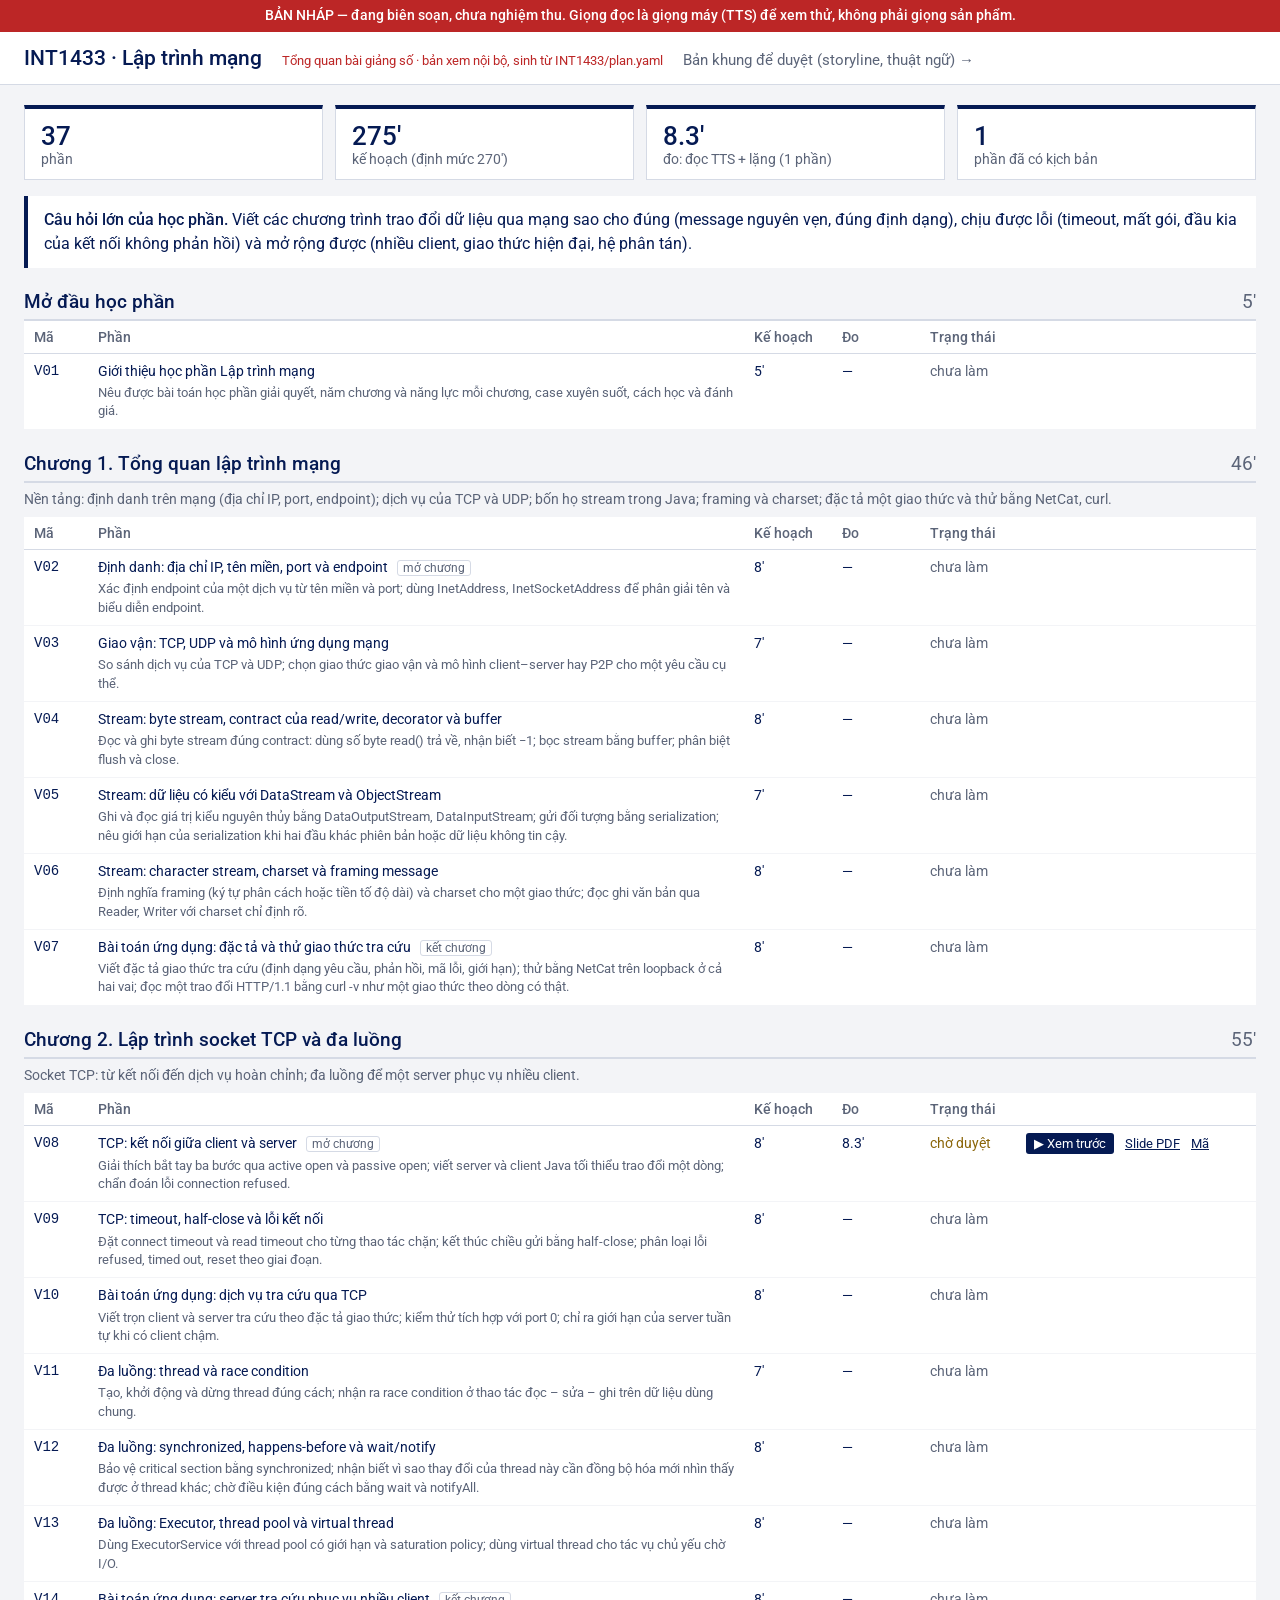
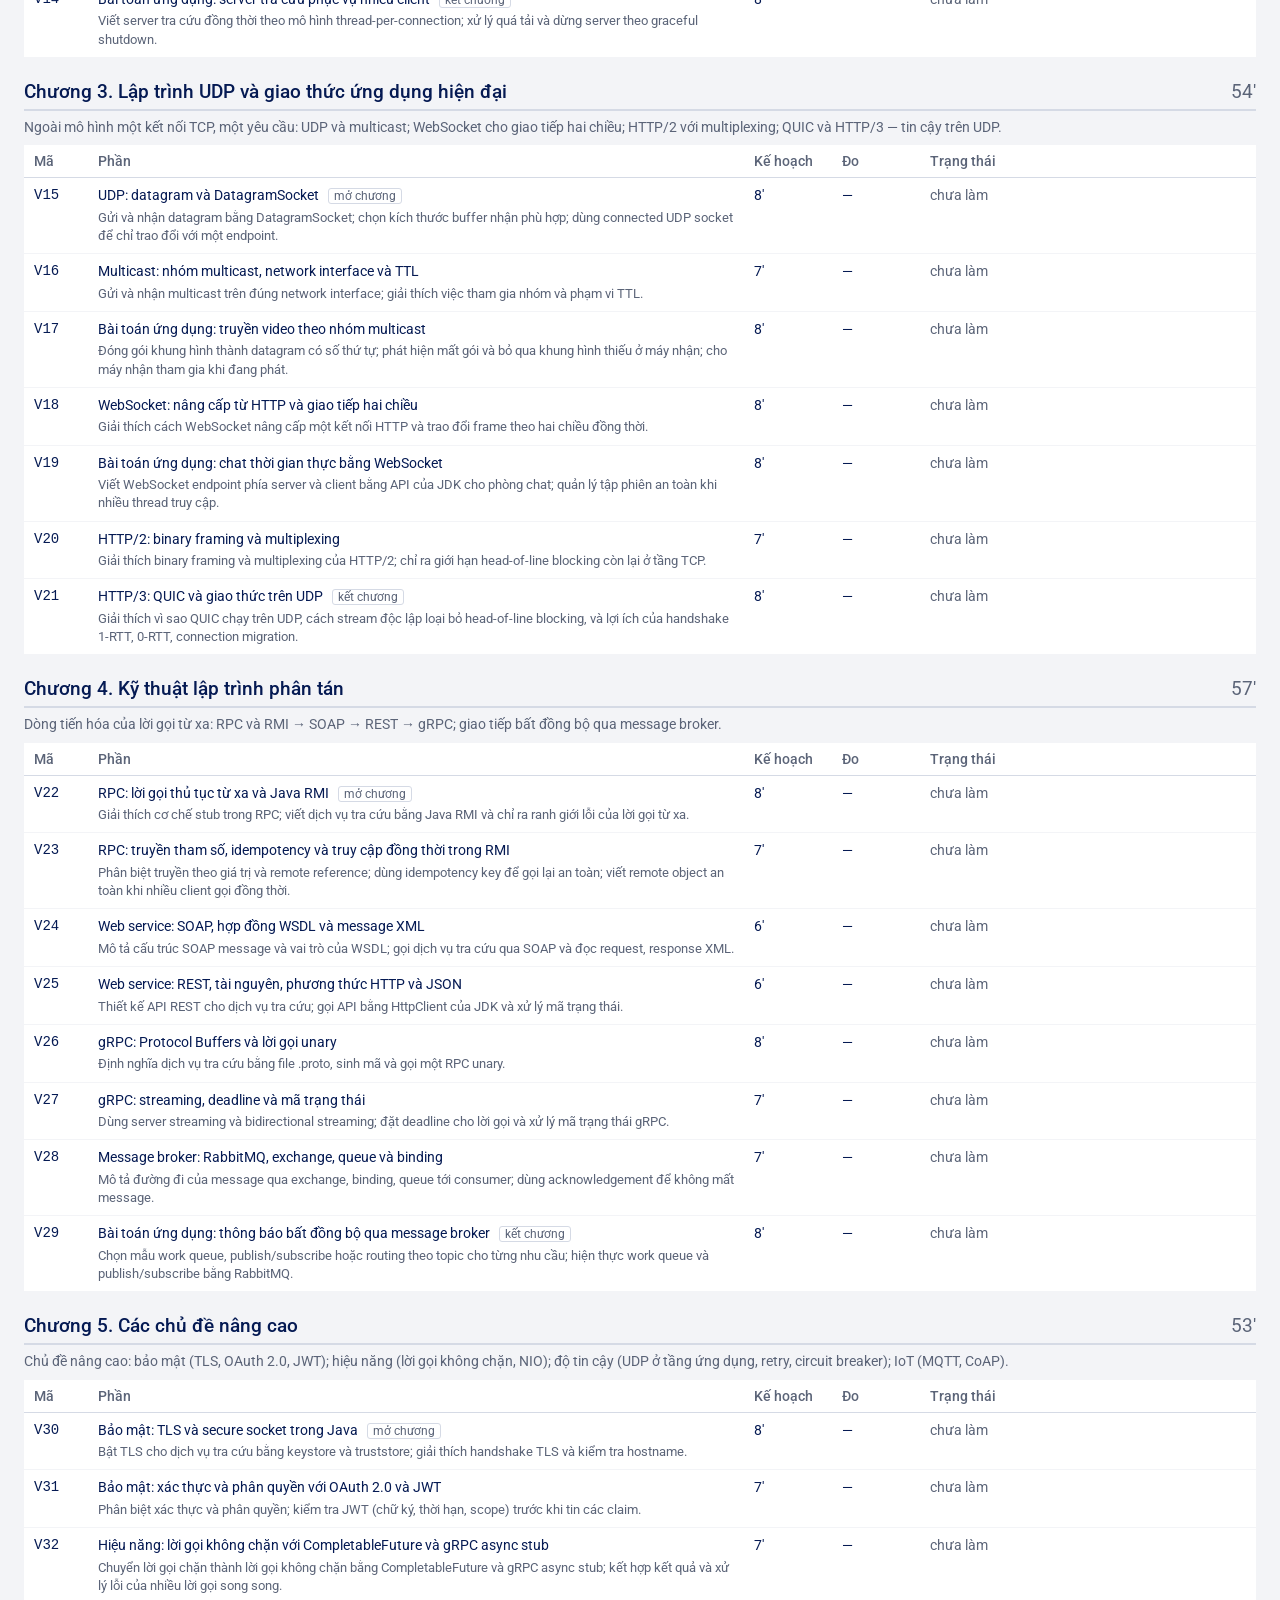
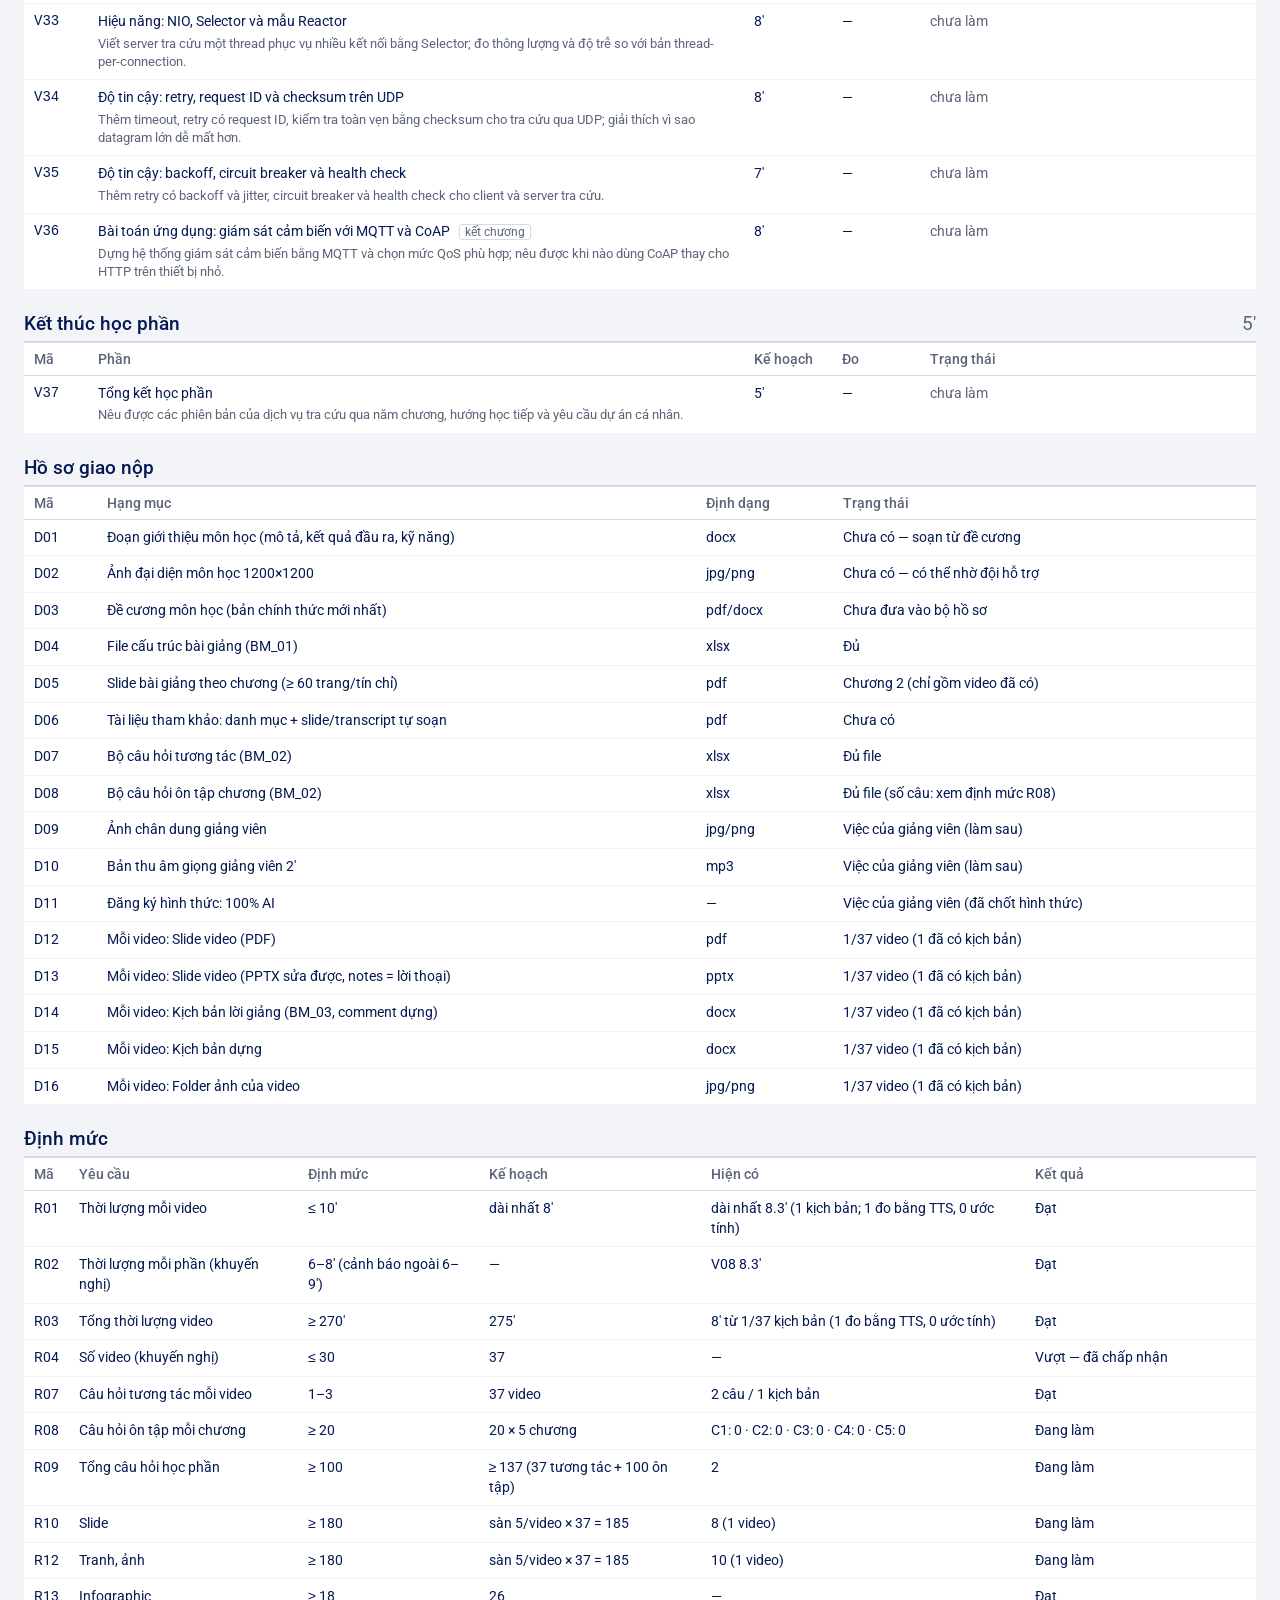
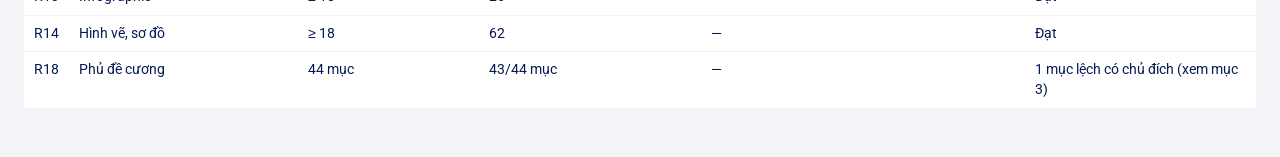
==== commit e484ff46: "Publish INT1433 from source 2a3f713" ====
--- a/docs/index.html
+++ b/docs/index.html
@@ -8,10 +8,10 @@
 <a href="khung.html">Bản khung để duyệt (storyline, thuật ngữ) →</a></header>
 <main class="trang">
 <div class="so-lieu"><div><b>37</b> phần</div><div><b>275′</b> kế hoạch (định mức 270′)</div>
-<div><b>7.0′</b> đo: đọc TTS + lặng (1 phần)</div>
+<div><b>8.3′</b> đo: đọc TTS + lặng (1 phần)</div>
 <div><b>1</b> phần đã có kịch bản</div></div>
 <p class="cau-hoi-lon"><b>Câu hỏi lớn của học phần.</b> Viết các chương trình trao đổi dữ liệu qua mạng sao cho đúng (message nguyên vẹn, đúng định dạng), chịu được lỗi (timeout, mất gói, đầu kia của kết nối không phản hồi) và mở rộng được (nhiều client, giao thức hiện đại, hệ phân tán).</p>
-<section class="chuong"><h2>Mở đầu học phần <span>5′</span></h2><table><thead><tr><th>Mã</th><th>Phần</th><th>Kế hoạch</th><th>Đo</th><th>Trạng thái</th><th></th></tr></thead><tbody><tr class="tt-chua-lam"><td class="ma">V01</td><td>Giới thiệu học phần Lập trình mạng<div class="muc-tieu">Nêu được bài toán học phần giải quyết, năm chương và năng lực mỗi chương, case xuyên suốt, cách học và đánh giá.</div></td><td>5′</td><td>—</td><td><span class="tinh-trang">chưa làm</span></td><td class="lk"></td></tr></tbody></table></section><section class="chuong"><h2>Chương 1. Tổng quan lập trình mạng <span>46′</span></h2><p class="nang-luc">Nền tảng: định danh trên mạng (địa chỉ IP, port, endpoint); dịch vụ của TCP và UDP; bốn họ stream trong Java; framing và charset; đặc tả một giao thức và thử bằng NetCat, curl.</p><table><thead><tr><th>Mã</th><th>Phần</th><th>Kế hoạch</th><th>Đo</th><th>Trạng thái</th><th></th></tr></thead><tbody><tr class="tt-chua-lam"><td class="ma">V02</td><td>Định danh: địa chỉ IP, tên miền, port và endpoint <em>mở chương</em><div class="muc-tieu">Xác định endpoint của một dịch vụ từ tên miền và port; dùng InetAddress, InetSocketAddress để phân giải tên và biểu diễn endpoint.</div></td><td>8′</td><td>—</td><td><span class="tinh-trang">chưa làm</span></td><td class="lk"></td></tr><tr class="tt-chua-lam"><td class="ma">V03</td><td>Giao vận: TCP, UDP và mô hình ứng dụng mạng<div class="muc-tieu">So sánh dịch vụ của TCP và UDP; chọn giao thức giao vận và mô hình client–server hay P2P cho một yêu cầu cụ thể.</div></td><td>7′</td><td>—</td><td><span class="tinh-trang">chưa làm</span></td><td class="lk"></td></tr><tr class="tt-chua-lam"><td class="ma">V04</td><td>Stream: byte stream, contract của read/write, decorator và buffer<div class="muc-tieu">Đọc và ghi byte stream đúng contract: dùng số byte read() trả về, nhận biết −1; bọc stream bằng buffer; phân biệt flush và close.</div></td><td>8′</td><td>—</td><td><span class="tinh-trang">chưa làm</span></td><td class="lk"></td></tr><tr class="tt-chua-lam"><td class="ma">V05</td><td>Stream: dữ liệu có kiểu với DataStream và ObjectStream<div class="muc-tieu">Ghi và đọc giá trị kiểu nguyên thủy bằng DataOutputStream, DataInputStream; gửi đối tượng bằng serialization; nêu giới hạn của serialization khi hai đầu khác phiên bản hoặc dữ liệu không tin cậy.</div></td><td>7′</td><td>—</td><td><span class="tinh-trang">chưa làm</span></td><td class="lk"></td></tr><tr class="tt-chua-lam"><td class="ma">V06</td><td>Stream: character stream, charset và framing message<div class="muc-tieu">Định nghĩa framing (ký tự phân cách hoặc tiền tố độ dài) và charset cho một giao thức; đọc ghi văn bản qua Reader, Writer với charset chỉ định rõ.</div></td><td>8′</td><td>—</td><td><span class="tinh-trang">chưa làm</span></td><td class="lk"></td></tr><tr class="tt-chua-lam"><td class="ma">V07</td><td>Bài toán ứng dụng: đặc tả và thử giao thức tra cứu <em>kết chương</em><div class="muc-tieu">Viết đặc tả giao thức tra cứu (định dạng yêu cầu, phản hồi, mã lỗi, giới hạn); thử bằng NetCat trên loopback ở cả hai vai; đọc một trao đổi HTTP/1.1 bằng curl -v như một giao thức theo dòng có thật.</div></td><td>8′</td><td>—</td><td><span class="tinh-trang">chưa làm</span></td><td class="lk"></td></tr></tbody></table></section><section class="chuong"><h2>Chương 2. Lập trình socket TCP và đa luồng <span>55′</span></h2><p class="nang-luc">Socket TCP: từ kết nối đến dịch vụ hoàn chỉnh; đa luồng để một server phục vụ nhiều client.</p><table><thead><tr><th>Mã</th><th>Phần</th><th>Kế hoạch</th><th>Đo</th><th>Trạng thái</th><th></th></tr></thead><tbody><tr class="tt-nhap"><td class="ma">V08</td><td>TCP: kết nối giữa client và server <em>mở chương</em><div class="muc-tieu">Giải thích bắt tay ba bước qua active open và passive open; viết server và client Java tối thiểu trao đổi một dòng; chẩn đoán lỗi connection refused.</div></td><td>8′</td><td>7.0′</td><td><span class="tinh-trang">nháp</span></td><td class="lk"><a class="xem" href="V08/index.html">▶ Xem trước</a> <a href="V08/slide.pdf">Slide PDF</a> <a href="https://github.com/hungdn1701/int1433/tree/main/code/chapter-2/01-tcp-connection">Mã</a></td></tr><tr class="tt-chua-lam"><td class="ma">V09</td><td>TCP: timeout, half-close và lỗi kết nối<div class="muc-tieu">Đặt connect timeout và read timeout cho từng thao tác chặn; kết thúc chiều gửi bằng half-close; phân loại lỗi refused, timed out, reset theo giai đoạn.</div></td><td>8′</td><td>—</td><td><span class="tinh-trang">chưa làm</span></td><td class="lk"></td></tr><tr class="tt-chua-lam"><td class="ma">V10</td><td>Bài toán ứng dụng: dịch vụ tra cứu qua TCP<div class="muc-tieu">Viết trọn client và server tra cứu theo đặc tả giao thức; kiểm thử tích hợp với port 0; chỉ ra giới hạn của server tuần tự khi có client chậm.</div></td><td>8′</td><td>—</td><td><span class="tinh-trang">chưa làm</span></td><td class="lk"></td></tr><tr class="tt-chua-lam"><td class="ma">V11</td><td>Đa luồng: thread và race condition<div class="muc-tieu">Tạo, khởi động và dừng thread đúng cách; nhận ra race condition ở thao tác đọc – sửa – ghi trên dữ liệu dùng chung.</div></td><td>7′</td><td>—</td><td><span class="tinh-trang">chưa làm</span></td><td class="lk"></td></tr><tr class="tt-chua-lam"><td class="ma">V12</td><td>Đa luồng: synchronized, happens-before và wait/notify<div class="muc-tieu">Bảo vệ critical section bằng synchronized; nhận biết vì sao thay đổi của thread này cần đồng bộ hóa mới nhìn thấy được ở thread khác; chờ điều kiện đúng cách bằng wait và notifyAll.</div></td><td>8′</td><td>—</td><td><span class="tinh-trang">chưa làm</span></td><td class="lk"></td></tr><tr class="tt-chua-lam"><td class="ma">V13</td><td>Đa luồng: Executor, thread pool và virtual thread<div class="muc-tieu">Dùng ExecutorService với thread pool có giới hạn và saturation policy; dùng virtual thread cho tác vụ chủ yếu chờ I/O.</div></td><td>8′</td><td>—</td><td><span class="tinh-trang">chưa làm</span></td><td class="lk"></td></tr><tr class="tt-chua-lam"><td class="ma">V14</td><td>Bài toán ứng dụng: server tra cứu phục vụ nhiều client <em>kết chương</em><div class="muc-tieu">Viết server tra cứu đồng thời theo mô hình thread-per-connection; xử lý quá tải và dừng server theo graceful shutdown.</div></td><td>8′</td><td>—</td><td><span class="tinh-trang">chưa làm</span></td><td class="lk"></td></tr></tbody></table></section><section class="chuong"><h2>Chương 3. Lập trình UDP và giao thức ứng dụng hiện đại <span>54′</span></h2><p class="nang-luc">Ngoài mô hình một kết nối TCP, một yêu cầu: UDP và multicast; WebSocket cho giao tiếp hai chiều; HTTP/2 với multiplexing; QUIC và HTTP/3 — tin cậy trên UDP.</p><table><thead><tr><th>Mã</th><th>Phần</th><th>Kế hoạch</th><th>Đo</th><th>Trạng thái</th><th></th></tr></thead><tbody><tr class="tt-chua-lam"><td class="ma">V15</td><td>UDP: datagram và DatagramSocket <em>mở chương</em><div class="muc-tieu">Gửi và nhận datagram bằng DatagramSocket; chọn kích thước buffer nhận phù hợp; dùng connected UDP socket để chỉ trao đổi với một endpoint.</div></td><td>8′</td><td>—</td><td><span class="tinh-trang">chưa làm</span></td><td class="lk"></td></tr><tr class="tt-chua-lam"><td class="ma">V16</td><td>Multicast: nhóm multicast, network interface và TTL<div class="muc-tieu">Gửi và nhận multicast trên đúng network interface; giải thích việc tham gia nhóm và phạm vi TTL.</div></td><td>7′</td><td>—</td><td><span class="tinh-trang">chưa làm</span></td><td class="lk"></td></tr><tr class="tt-chua-lam"><td class="ma">V17</td><td>Bài toán ứng dụng: truyền video theo nhóm multicast<div class="muc-tieu">Đóng gói khung hình thành datagram có số thứ tự; phát hiện mất gói và bỏ qua khung hình thiếu ở máy nhận; cho máy nhận tham gia khi đang phát.</div></td><td>8′</td><td>—</td><td><span class="tinh-trang">chưa làm</span></td><td class="lk"></td></tr><tr class="tt-chua-lam"><td class="ma">V18</td><td>WebSocket: nâng cấp từ HTTP và giao tiếp hai chiều<div class="muc-tieu">Giải thích cách WebSocket nâng cấp một kết nối HTTP và trao đổi frame theo hai chiều đồng thời.</div></td><td>8′</td><td>—</td><td><span class="tinh-trang">chưa làm</span></td><td class="lk"></td></tr><tr class="tt-chua-lam"><td class="ma">V19</td><td>Bài toán ứng dụng: chat thời gian thực bằng WebSocket<div class="muc-tieu">Viết WebSocket endpoint phía server và client bằng API của JDK cho phòng chat; quản lý tập phiên an toàn khi nhiều thread truy cập.</div></td><td>8′</td><td>—</td><td><span class="tinh-trang">chưa làm</span></td><td class="lk"></td></tr><tr class="tt-chua-lam"><td class="ma">V20</td><td>HTTP/2: binary framing và multiplexing<div class="muc-tieu">Giải thích binary framing và multiplexing của HTTP/2; chỉ ra giới hạn head-of-line blocking còn lại ở tầng TCP.</div></td><td>7′</td><td>—</td><td><span class="tinh-trang">chưa làm</span></td><td class="lk"></td></tr><tr class="tt-chua-lam"><td class="ma">V21</td><td>HTTP/3: QUIC và giao thức trên UDP <em>kết chương</em><div class="muc-tieu">Giải thích vì sao QUIC chạy trên UDP, cách stream độc lập loại bỏ head-of-line blocking, và lợi ích của handshake 1-RTT, 0-RTT, connection migration.</div></td><td>8′</td><td>—</td><td><span class="tinh-trang">chưa làm</span></td><td class="lk"></td></tr></tbody></table></section><section class="chuong"><h2>Chương 4. Kỹ thuật lập trình phân tán <span>57′</span></h2><p class="nang-luc">Dòng tiến hóa của lời gọi từ xa: RPC và RMI → SOAP → REST → gRPC; giao tiếp bất đồng bộ qua message broker.</p><table><thead><tr><th>Mã</th><th>Phần</th><th>Kế hoạch</th><th>Đo</th><th>Trạng thái</th><th></th></tr></thead><tbody><tr class="tt-chua-lam"><td class="ma">V22</td><td>RPC: lời gọi thủ tục từ xa và Java RMI <em>mở chương</em><div class="muc-tieu">Giải thích cơ chế stub trong RPC; viết dịch vụ tra cứu bằng Java RMI và chỉ ra ranh giới lỗi của lời gọi từ xa.</div></td><td>8′</td><td>—</td><td><span class="tinh-trang">chưa làm</span></td><td class="lk"></td></tr><tr class="tt-chua-lam"><td class="ma">V23</td><td>RPC: truyền tham số, idempotency và truy cập đồng thời trong RMI<div class="muc-tieu">Phân biệt truyền theo giá trị và remote reference; dùng idempotency key để gọi lại an toàn; viết remote object an toàn khi nhiều client gọi đồng thời.</div></td><td>7′</td><td>—</td><td><span class="tinh-trang">chưa làm</span></td><td class="lk"></td></tr><tr class="tt-chua-lam"><td class="ma">V24</td><td>Web service: SOAP, hợp đồng WSDL và message XML<div class="muc-tieu">Mô tả cấu trúc SOAP message và vai trò của WSDL; gọi dịch vụ tra cứu qua SOAP và đọc request, response XML.</div></td><td>6′</td><td>—</td><td><span class="tinh-trang">chưa làm</span></td><td class="lk"></td></tr><tr class="tt-chua-lam"><td class="ma">V25</td><td>Web service: REST, tài nguyên, phương thức HTTP và JSON<div class="muc-tieu">Thiết kế API REST cho dịch vụ tra cứu; gọi API bằng HttpClient của JDK và xử lý mã trạng thái.</div></td><td>6′</td><td>—</td><td><span class="tinh-trang">chưa làm</span></td><td class="lk"></td></tr><tr class="tt-chua-lam"><td class="ma">V26</td><td>gRPC: Protocol Buffers và lời gọi unary<div class="muc-tieu">Định nghĩa dịch vụ tra cứu bằng file .proto, sinh mã và gọi một RPC unary.</div></td><td>8′</td><td>—</td><td><span class="tinh-trang">chưa làm</span></td><td class="lk"></td></tr><tr class="tt-chua-lam"><td class="ma">V27</td><td>gRPC: streaming, deadline và mã trạng thái<div class="muc-tieu">Dùng server streaming và bidirectional streaming; đặt deadline cho lời gọi và xử lý mã trạng thái gRPC.</div></td><td>7′</td><td>—</td><td><span class="tinh-trang">chưa làm</span></td><td class="lk"></td></tr><tr class="tt-chua-lam"><td class="ma">V28</td><td>Message broker: RabbitMQ, exchange, queue và binding<div class="muc-tieu">Mô tả đường đi của message qua exchange, binding, queue tới consumer; dùng acknowledgement để không mất message.</div></td><td>7′</td><td>—</td><td><span class="tinh-trang">chưa làm</span></td><td class="lk"></td></tr><tr class="tt-chua-lam"><td class="ma">V29</td><td>Bài toán ứng dụng: thông báo bất đồng bộ qua message broker <em>kết chương</em><div class="muc-tieu">Chọn mẫu work queue, publish/subscribe hoặc routing theo topic cho từng nhu cầu; hiện thực work queue và publish/subscribe bằng RabbitMQ.</div></td><td>8′</td><td>—</td><td><span class="tinh-trang">chưa làm</span></td><td class="lk"></td></tr></tbody></table></section><section class="chuong"><h2>Chương 5. Các chủ đề nâng cao <span>53′</span></h2><p class="nang-luc">Chủ đề nâng cao: bảo mật (TLS, OAuth 2.0, JWT); hiệu năng (lời gọi không chặn, NIO); độ tin cậy (UDP ở tầng ứng dụng, retry, circuit breaker); IoT (MQTT, CoAP).</p><table><thead><tr><th>Mã</th><th>Phần</th><th>Kế hoạch</th><th>Đo</th><th>Trạng thái</th><th></th></tr></thead><tbody><tr class="tt-chua-lam"><td class="ma">V30</td><td>Bảo mật: TLS và secure socket trong Java <em>mở chương</em><div class="muc-tieu">Bật TLS cho dịch vụ tra cứu bằng keystore và truststore; giải thích handshake TLS và kiểm tra hostname.</div></td><td>8′</td><td>—</td><td><span class="tinh-trang">chưa làm</span></td><td class="lk"></td></tr><tr class="tt-chua-lam"><td class="ma">V31</td><td>Bảo mật: xác thực và phân quyền với OAuth 2.0 và JWT<div class="muc-tieu">Phân biệt xác thực và phân quyền; kiểm tra JWT (chữ ký, thời hạn, scope) trước khi tin các claim.</div></td><td>7′</td><td>—</td><td><span class="tinh-trang">chưa làm</span></td><td class="lk"></td></tr><tr class="tt-chua-lam"><td class="ma">V32</td><td>Hiệu năng: lời gọi không chặn với CompletableFuture và gRPC async stub<div class="muc-tieu">Chuyển lời gọi chặn thành lời gọi không chặn bằng CompletableFuture và gRPC async stub; kết hợp kết quả và xử lý lỗi của nhiều lời gọi song song.</div></td><td>7′</td><td>—</td><td><span class="tinh-trang">chưa làm</span></td><td class="lk"></td></tr><tr class="tt-chua-lam"><td class="ma">V33</td><td>Hiệu năng: NIO, Selector và mẫu Reactor<div class="muc-tieu">Viết server tra cứu một thread phục vụ nhiều kết nối bằng Selector; đo thông lượng và độ trễ so với bản thread-per-connection.</div></td><td>8′</td><td>—</td><td><span class="tinh-trang">chưa làm</span></td><td class="lk"></td></tr><tr class="tt-chua-lam"><td class="ma">V34</td><td>Độ tin cậy: retry, request ID và checksum trên UDP<div class="muc-tieu">Thêm timeout, retry có request ID, kiểm tra toàn vẹn bằng checksum cho tra cứu qua UDP; giải thích vì sao datagram lớn dễ mất hơn.</div></td><td>8′</td><td>—</td><td><span class="tinh-trang">chưa làm</span></td><td class="lk"></td></tr><tr class="tt-chua-lam"><td class="ma">V35</td><td>Độ tin cậy: backoff, circuit breaker và health check<div class="muc-tieu">Thêm retry có backoff và jitter, circuit breaker và health check cho client và server tra cứu.</div></td><td>7′</td><td>—</td><td><span class="tinh-trang">chưa làm</span></td><td class="lk"></td></tr><tr class="tt-chua-lam"><td class="ma">V36</td><td>Bài toán ứng dụng: giám sát cảm biến với MQTT và CoAP <em>kết chương</em><div class="muc-tieu">Dựng hệ thống giám sát cảm biến bằng MQTT và chọn mức QoS phù hợp; nêu được khi nào dùng CoAP thay cho HTTP trên thiết bị nhỏ.</div></td><td>8′</td><td>—</td><td><span class="tinh-trang">chưa làm</span></td><td class="lk"></td></tr></tbody></table></section><section class="chuong"><h2>Kết thúc học phần <span>5′</span></h2><table><thead><tr><th>Mã</th><th>Phần</th><th>Kế hoạch</th><th>Đo</th><th>Trạng thái</th><th></th></tr></thead><tbody><tr class="tt-chua-lam"><td class="ma">V37</td><td>Tổng kết học phần<div class="muc-tieu">Nêu được các phiên bản của dịch vụ tra cứu qua năm chương, hướng học tiếp và yêu cầu dự án cá nhân.</div></td><td>5′</td><td>—</td><td><span class="tinh-trang">chưa làm</span></td><td class="lk"></td></tr></tbody></table></section>
+<section class="chuong"><h2>Mở đầu học phần <span>5′</span></h2><table><thead><tr><th>Mã</th><th>Phần</th><th>Kế hoạch</th><th>Đo</th><th>Trạng thái</th><th></th></tr></thead><tbody><tr class="tt-chua-lam"><td class="ma">V01</td><td>Giới thiệu học phần Lập trình mạng<div class="muc-tieu">Nêu được bài toán học phần giải quyết, năm chương và năng lực mỗi chương, case xuyên suốt, cách học và đánh giá.</div></td><td>5′</td><td>—</td><td><span class="tinh-trang">chưa làm</span></td><td class="lk"></td></tr></tbody></table></section><section class="chuong"><h2>Chương 1. Tổng quan lập trình mạng <span>46′</span></h2><p class="nang-luc">Nền tảng: định danh trên mạng (địa chỉ IP, port, endpoint); dịch vụ của TCP và UDP; bốn họ stream trong Java; framing và charset; đặc tả một giao thức và thử bằng NetCat, curl.</p><table><thead><tr><th>Mã</th><th>Phần</th><th>Kế hoạch</th><th>Đo</th><th>Trạng thái</th><th></th></tr></thead><tbody><tr class="tt-chua-lam"><td class="ma">V02</td><td>Định danh: địa chỉ IP, tên miền, port và endpoint <em>mở chương</em><div class="muc-tieu">Xác định endpoint của một dịch vụ từ tên miền và port; dùng InetAddress, InetSocketAddress để phân giải tên và biểu diễn endpoint.</div></td><td>8′</td><td>—</td><td><span class="tinh-trang">chưa làm</span></td><td class="lk"></td></tr><tr class="tt-chua-lam"><td class="ma">V03</td><td>Giao vận: TCP, UDP và mô hình ứng dụng mạng<div class="muc-tieu">So sánh dịch vụ của TCP và UDP; chọn giao thức giao vận và mô hình client–server hay P2P cho một yêu cầu cụ thể.</div></td><td>7′</td><td>—</td><td><span class="tinh-trang">chưa làm</span></td><td class="lk"></td></tr><tr class="tt-chua-lam"><td class="ma">V04</td><td>Stream: byte stream, contract của read/write, decorator và buffer<div class="muc-tieu">Đọc và ghi byte stream đúng contract: dùng số byte read() trả về, nhận biết −1; bọc stream bằng buffer; phân biệt flush và close.</div></td><td>8′</td><td>—</td><td><span class="tinh-trang">chưa làm</span></td><td class="lk"></td></tr><tr class="tt-chua-lam"><td class="ma">V05</td><td>Stream: dữ liệu có kiểu với DataStream và ObjectStream<div class="muc-tieu">Ghi và đọc giá trị kiểu nguyên thủy bằng DataOutputStream, DataInputStream; gửi đối tượng bằng serialization; nêu giới hạn của serialization khi hai đầu khác phiên bản hoặc dữ liệu không tin cậy.</div></td><td>7′</td><td>—</td><td><span class="tinh-trang">chưa làm</span></td><td class="lk"></td></tr><tr class="tt-chua-lam"><td class="ma">V06</td><td>Stream: character stream, charset và framing message<div class="muc-tieu">Định nghĩa framing (ký tự phân cách hoặc tiền tố độ dài) và charset cho một giao thức; đọc ghi văn bản qua Reader, Writer với charset chỉ định rõ.</div></td><td>8′</td><td>—</td><td><span class="tinh-trang">chưa làm</span></td><td class="lk"></td></tr><tr class="tt-chua-lam"><td class="ma">V07</td><td>Bài toán ứng dụng: đặc tả và thử giao thức tra cứu <em>kết chương</em><div class="muc-tieu">Viết đặc tả giao thức tra cứu (định dạng yêu cầu, phản hồi, mã lỗi, giới hạn); thử bằng NetCat trên loopback ở cả hai vai; đọc một trao đổi HTTP/1.1 bằng curl -v như một giao thức theo dòng có thật.</div></td><td>8′</td><td>—</td><td><span class="tinh-trang">chưa làm</span></td><td class="lk"></td></tr></tbody></table></section><section class="chuong"><h2>Chương 2. Lập trình socket TCP và đa luồng <span>55′</span></h2><p class="nang-luc">Socket TCP: từ kết nối đến dịch vụ hoàn chỉnh; đa luồng để một server phục vụ nhiều client.</p><table><thead><tr><th>Mã</th><th>Phần</th><th>Kế hoạch</th><th>Đo</th><th>Trạng thái</th><th></th></tr></thead><tbody><tr class="tt-cho-duyet"><td class="ma">V08</td><td>TCP: kết nối giữa client và server <em>mở chương</em><div class="muc-tieu">Giải thích bắt tay ba bước qua active open và passive open; viết server và client Java tối thiểu trao đổi một dòng; chẩn đoán lỗi connection refused.</div></td><td>8′</td><td>8.3′</td><td><span class="tinh-trang">chờ duyệt</span></td><td class="lk"><a class="xem" href="V08/index.html">▶ Xem trước</a> <a href="V08/slide.pdf">Slide PDF</a> <a href="https://github.com/hungdn1701/int1433/tree/main/code/chapter-2/01-tcp-connection">Mã</a></td></tr><tr class="tt-chua-lam"><td class="ma">V09</td><td>TCP: timeout, half-close và lỗi kết nối<div class="muc-tieu">Đặt connect timeout và read timeout cho từng thao tác chặn; kết thúc chiều gửi bằng half-close; phân loại lỗi refused, timed out, reset theo giai đoạn.</div></td><td>8′</td><td>—</td><td><span class="tinh-trang">chưa làm</span></td><td class="lk"></td></tr><tr class="tt-chua-lam"><td class="ma">V10</td><td>Bài toán ứng dụng: dịch vụ tra cứu qua TCP<div class="muc-tieu">Viết trọn client và server tra cứu theo đặc tả giao thức; kiểm thử tích hợp với port 0; chỉ ra giới hạn của server tuần tự khi có client chậm.</div></td><td>8′</td><td>—</td><td><span class="tinh-trang">chưa làm</span></td><td class="lk"></td></tr><tr class="tt-chua-lam"><td class="ma">V11</td><td>Đa luồng: thread và race condition<div class="muc-tieu">Tạo, khởi động và dừng thread đúng cách; nhận ra race condition ở thao tác đọc – sửa – ghi trên dữ liệu dùng chung.</div></td><td>7′</td><td>—</td><td><span class="tinh-trang">chưa làm</span></td><td class="lk"></td></tr><tr class="tt-chua-lam"><td class="ma">V12</td><td>Đa luồng: synchronized, happens-before và wait/notify<div class="muc-tieu">Bảo vệ critical section bằng synchronized; nhận biết vì sao thay đổi của thread này cần đồng bộ hóa mới nhìn thấy được ở thread khác; chờ điều kiện đúng cách bằng wait và notifyAll.</div></td><td>8′</td><td>—</td><td><span class="tinh-trang">chưa làm</span></td><td class="lk"></td></tr><tr class="tt-chua-lam"><td class="ma">V13</td><td>Đa luồng: Executor, thread pool và virtual thread<div class="muc-tieu">Dùng ExecutorService với thread pool có giới hạn và saturation policy; dùng virtual thread cho tác vụ chủ yếu chờ I/O.</div></td><td>8′</td><td>—</td><td><span class="tinh-trang">chưa làm</span></td><td class="lk"></td></tr><tr class="tt-chua-lam"><td class="ma">V14</td><td>Bài toán ứng dụng: server tra cứu phục vụ nhiều client <em>kết chương</em><div class="muc-tieu">Viết server tra cứu đồng thời theo mô hình thread-per-connection; xử lý quá tải và dừng server theo graceful shutdown.</div></td><td>8′</td><td>—</td><td><span class="tinh-trang">chưa làm</span></td><td class="lk"></td></tr></tbody></table></section><section class="chuong"><h2>Chương 3. Lập trình UDP và giao thức ứng dụng hiện đại <span>54′</span></h2><p class="nang-luc">Ngoài mô hình một kết nối TCP, một yêu cầu: UDP và multicast; WebSocket cho giao tiếp hai chiều; HTTP/2 với multiplexing; QUIC và HTTP/3 — tin cậy trên UDP.</p><table><thead><tr><th>Mã</th><th>Phần</th><th>Kế hoạch</th><th>Đo</th><th>Trạng thái</th><th></th></tr></thead><tbody><tr class="tt-chua-lam"><td class="ma">V15</td><td>UDP: datagram và DatagramSocket <em>mở chương</em><div class="muc-tieu">Gửi và nhận datagram bằng DatagramSocket; chọn kích thước buffer nhận phù hợp; dùng connected UDP socket để chỉ trao đổi với một endpoint.</div></td><td>8′</td><td>—</td><td><span class="tinh-trang">chưa làm</span></td><td class="lk"></td></tr><tr class="tt-chua-lam"><td class="ma">V16</td><td>Multicast: nhóm multicast, network interface và TTL<div class="muc-tieu">Gửi và nhận multicast trên đúng network interface; giải thích việc tham gia nhóm và phạm vi TTL.</div></td><td>7′</td><td>—</td><td><span class="tinh-trang">chưa làm</span></td><td class="lk"></td></tr><tr class="tt-chua-lam"><td class="ma">V17</td><td>Bài toán ứng dụng: truyền video theo nhóm multicast<div class="muc-tieu">Đóng gói khung hình thành datagram có số thứ tự; phát hiện mất gói và bỏ qua khung hình thiếu ở máy nhận; cho máy nhận tham gia khi đang phát.</div></td><td>8′</td><td>—</td><td><span class="tinh-trang">chưa làm</span></td><td class="lk"></td></tr><tr class="tt-chua-lam"><td class="ma">V18</td><td>WebSocket: nâng cấp từ HTTP và giao tiếp hai chiều<div class="muc-tieu">Giải thích cách WebSocket nâng cấp một kết nối HTTP và trao đổi frame theo hai chiều đồng thời.</div></td><td>8′</td><td>—</td><td><span class="tinh-trang">chưa làm</span></td><td class="lk"></td></tr><tr class="tt-chua-lam"><td class="ma">V19</td><td>Bài toán ứng dụng: chat thời gian thực bằng WebSocket<div class="muc-tieu">Viết WebSocket endpoint phía server và client bằng API của JDK cho phòng chat; quản lý tập phiên an toàn khi nhiều thread truy cập.</div></td><td>8′</td><td>—</td><td><span class="tinh-trang">chưa làm</span></td><td class="lk"></td></tr><tr class="tt-chua-lam"><td class="ma">V20</td><td>HTTP/2: binary framing và multiplexing<div class="muc-tieu">Giải thích binary framing và multiplexing của HTTP/2; chỉ ra giới hạn head-of-line blocking còn lại ở tầng TCP.</div></td><td>7′</td><td>—</td><td><span class="tinh-trang">chưa làm</span></td><td class="lk"></td></tr><tr class="tt-chua-lam"><td class="ma">V21</td><td>HTTP/3: QUIC và giao thức trên UDP <em>kết chương</em><div class="muc-tieu">Giải thích vì sao QUIC chạy trên UDP, cách stream độc lập loại bỏ head-of-line blocking, và lợi ích của handshake 1-RTT, 0-RTT, connection migration.</div></td><td>8′</td><td>—</td><td><span class="tinh-trang">chưa làm</span></td><td class="lk"></td></tr></tbody></table></section><section class="chuong"><h2>Chương 4. Kỹ thuật lập trình phân tán <span>57′</span></h2><p class="nang-luc">Dòng tiến hóa của lời gọi từ xa: RPC và RMI → SOAP → REST → gRPC; giao tiếp bất đồng bộ qua message broker.</p><table><thead><tr><th>Mã</th><th>Phần</th><th>Kế hoạch</th><th>Đo</th><th>Trạng thái</th><th></th></tr></thead><tbody><tr class="tt-chua-lam"><td class="ma">V22</td><td>RPC: lời gọi thủ tục từ xa và Java RMI <em>mở chương</em><div class="muc-tieu">Giải thích cơ chế stub trong RPC; viết dịch vụ tra cứu bằng Java RMI và chỉ ra ranh giới lỗi của lời gọi từ xa.</div></td><td>8′</td><td>—</td><td><span class="tinh-trang">chưa làm</span></td><td class="lk"></td></tr><tr class="tt-chua-lam"><td class="ma">V23</td><td>RPC: truyền tham số, idempotency và truy cập đồng thời trong RMI<div class="muc-tieu">Phân biệt truyền theo giá trị và remote reference; dùng idempotency key để gọi lại an toàn; viết remote object an toàn khi nhiều client gọi đồng thời.</div></td><td>7′</td><td>—</td><td><span class="tinh-trang">chưa làm</span></td><td class="lk"></td></tr><tr class="tt-chua-lam"><td class="ma">V24</td><td>Web service: SOAP, hợp đồng WSDL và message XML<div class="muc-tieu">Mô tả cấu trúc SOAP message và vai trò của WSDL; gọi dịch vụ tra cứu qua SOAP và đọc request, response XML.</div></td><td>6′</td><td>—</td><td><span class="tinh-trang">chưa làm</span></td><td class="lk"></td></tr><tr class="tt-chua-lam"><td class="ma">V25</td><td>Web service: REST, tài nguyên, phương thức HTTP và JSON<div class="muc-tieu">Thiết kế API REST cho dịch vụ tra cứu; gọi API bằng HttpClient của JDK và xử lý mã trạng thái.</div></td><td>6′</td><td>—</td><td><span class="tinh-trang">chưa làm</span></td><td class="lk"></td></tr><tr class="tt-chua-lam"><td class="ma">V26</td><td>gRPC: Protocol Buffers và lời gọi unary<div class="muc-tieu">Định nghĩa dịch vụ tra cứu bằng file .proto, sinh mã và gọi một RPC unary.</div></td><td>8′</td><td>—</td><td><span class="tinh-trang">chưa làm</span></td><td class="lk"></td></tr><tr class="tt-chua-lam"><td class="ma">V27</td><td>gRPC: streaming, deadline và mã trạng thái<div class="muc-tieu">Dùng server streaming và bidirectional streaming; đặt deadline cho lời gọi và xử lý mã trạng thái gRPC.</div></td><td>7′</td><td>—</td><td><span class="tinh-trang">chưa làm</span></td><td class="lk"></td></tr><tr class="tt-chua-lam"><td class="ma">V28</td><td>Message broker: RabbitMQ, exchange, queue và binding<div class="muc-tieu">Mô tả đường đi của message qua exchange, binding, queue tới consumer; dùng acknowledgement để không mất message.</div></td><td>7′</td><td>—</td><td><span class="tinh-trang">chưa làm</span></td><td class="lk"></td></tr><tr class="tt-chua-lam"><td class="ma">V29</td><td>Bài toán ứng dụng: thông báo bất đồng bộ qua message broker <em>kết chương</em><div class="muc-tieu">Chọn mẫu work queue, publish/subscribe hoặc routing theo topic cho từng nhu cầu; hiện thực work queue và publish/subscribe bằng RabbitMQ.</div></td><td>8′</td><td>—</td><td><span class="tinh-trang">chưa làm</span></td><td class="lk"></td></tr></tbody></table></section><section class="chuong"><h2>Chương 5. Các chủ đề nâng cao <span>53′</span></h2><p class="nang-luc">Chủ đề nâng cao: bảo mật (TLS, OAuth 2.0, JWT); hiệu năng (lời gọi không chặn, NIO); độ tin cậy (UDP ở tầng ứng dụng, retry, circuit breaker); IoT (MQTT, CoAP).</p><table><thead><tr><th>Mã</th><th>Phần</th><th>Kế hoạch</th><th>Đo</th><th>Trạng thái</th><th></th></tr></thead><tbody><tr class="tt-chua-lam"><td class="ma">V30</td><td>Bảo mật: TLS và secure socket trong Java <em>mở chương</em><div class="muc-tieu">Bật TLS cho dịch vụ tra cứu bằng keystore và truststore; giải thích handshake TLS và kiểm tra hostname.</div></td><td>8′</td><td>—</td><td><span class="tinh-trang">chưa làm</span></td><td class="lk"></td></tr><tr class="tt-chua-lam"><td class="ma">V31</td><td>Bảo mật: xác thực và phân quyền với OAuth 2.0 và JWT<div class="muc-tieu">Phân biệt xác thực và phân quyền; kiểm tra JWT (chữ ký, thời hạn, scope) trước khi tin các claim.</div></td><td>7′</td><td>—</td><td><span class="tinh-trang">chưa làm</span></td><td class="lk"></td></tr><tr class="tt-chua-lam"><td class="ma">V32</td><td>Hiệu năng: lời gọi không chặn với CompletableFuture và gRPC async stub<div class="muc-tieu">Chuyển lời gọi chặn thành lời gọi không chặn bằng CompletableFuture và gRPC async stub; kết hợp kết quả và xử lý lỗi của nhiều lời gọi song song.</div></td><td>7′</td><td>—</td><td><span class="tinh-trang">chưa làm</span></td><td class="lk"></td></tr><tr class="tt-chua-lam"><td class="ma">V33</td><td>Hiệu năng: NIO, Selector và mẫu Reactor<div class="muc-tieu">Viết server tra cứu một thread phục vụ nhiều kết nối bằng Selector; đo thông lượng và độ trễ so với bản thread-per-connection.</div></td><td>8′</td><td>—</td><td><span class="tinh-trang">chưa làm</span></td><td class="lk"></td></tr><tr class="tt-chua-lam"><td class="ma">V34</td><td>Độ tin cậy: retry, request ID và checksum trên UDP<div class="muc-tieu">Thêm timeout, retry có request ID, kiểm tra toàn vẹn bằng checksum cho tra cứu qua UDP; giải thích vì sao datagram lớn dễ mất hơn.</div></td><td>8′</td><td>—</td><td><span class="tinh-trang">chưa làm</span></td><td class="lk"></td></tr><tr class="tt-chua-lam"><td class="ma">V35</td><td>Độ tin cậy: backoff, circuit breaker và health check<div class="muc-tieu">Thêm retry có backoff và jitter, circuit breaker và health check cho client và server tra cứu.</div></td><td>7′</td><td>—</td><td><span class="tinh-trang">chưa làm</span></td><td class="lk"></td></tr><tr class="tt-chua-lam"><td class="ma">V36</td><td>Bài toán ứng dụng: giám sát cảm biến với MQTT và CoAP <em>kết chương</em><div class="muc-tieu">Dựng hệ thống giám sát cảm biến bằng MQTT và chọn mức QoS phù hợp; nêu được khi nào dùng CoAP thay cho HTTP trên thiết bị nhỏ.</div></td><td>8′</td><td>—</td><td><span class="tinh-trang">chưa làm</span></td><td class="lk"></td></tr></tbody></table></section><section class="chuong"><h2>Kết thúc học phần <span>5′</span></h2><table><thead><tr><th>Mã</th><th>Phần</th><th>Kế hoạch</th><th>Đo</th><th>Trạng thái</th><th></th></tr></thead><tbody><tr class="tt-chua-lam"><td class="ma">V37</td><td>Tổng kết học phần<div class="muc-tieu">Nêu được các phiên bản của dịch vụ tra cứu qua năm chương, hướng học tiếp và yêu cầu dự án cá nhân.</div></td><td>5′</td><td>—</td><td><span class="tinh-trang">chưa làm</span></td><td class="lk"></td></tr></tbody></table></section>
 <section class="chuong"><h2>Hồ sơ giao nộp</h2><table class="dinh-muc"><thead><tr><th>Mã</th><th>Hạng mục</th><th>Định dạng</th><th>Trạng thái</th></tr></thead><tbody><tr><td>D01</td><td>Đoạn giới thiệu môn học (mô tả, kết quả đầu ra, kỹ năng)</td><td>docx</td><td>Chưa có — soạn từ đề cương</td></tr><tr><td>D02</td><td>Ảnh đại diện môn học 1200×1200</td><td>jpg/png</td><td>Chưa có — có thể nhờ đội hỗ trợ</td></tr><tr><td>D03</td><td>Đề cương môn học (bản chính thức mới nhất)</td><td>pdf/docx</td><td>Chưa đưa vào bộ hồ sơ</td></tr><tr><td>D04</td><td>File cấu trúc bài giảng (BM_01)</td><td>xlsx</td><td>Đủ</td></tr><tr><td>D05</td><td>Slide bài giảng theo chương (≥ 60 trang/tín chỉ)</td><td>pdf</td><td>Chương 2 (chỉ gồm video đã có)</td></tr><tr><td>D06</td><td>Tài liệu tham khảo: danh mục + slide/transcript tự soạn</td><td>pdf</td><td>Chưa có</td></tr><tr><td>D07</td><td>Bộ câu hỏi tương tác (BM_02)</td><td>xlsx</td><td>Đủ file</td></tr><tr><td>D08</td><td>Bộ câu hỏi ôn tập chương (BM_02)</td><td>xlsx</td><td>Đủ file (số câu: xem định mức R08)</td></tr><tr><td>D09</td><td>Ảnh chân dung giảng viên</td><td>jpg/png</td><td>Việc của giảng viên (làm sau)</td></tr><tr><td>D10</td><td>Bản thu âm giọng giảng viên 2′</td><td>mp3</td><td>Việc của giảng viên (làm sau)</td></tr><tr><td>D11</td><td>Đăng ký hình thức: 100% AI</td><td>—</td><td>Việc của giảng viên (đã chốt hình thức)</td></tr><tr><td>D12</td><td>Mỗi video: Slide video (PDF)</td><td>pdf</td><td>1/37 video (1 đã có kịch bản)</td></tr><tr><td>D13</td><td>Mỗi video: Slide video (PPTX sửa được, notes = lời thoại)</td><td>pptx</td><td>1/37 video (1 đã có kịch bản)</td></tr><tr><td>D14</td><td>Mỗi video: Kịch bản lời giảng (BM_03, comment dựng)</td><td>docx</td><td>1/37 video (1 đã có kịch bản)</td></tr><tr><td>D15</td><td>Mỗi video: Kịch bản dựng</td><td>docx</td><td>1/37 video (1 đã có kịch bản)</td></tr><tr><td>D16</td><td>Mỗi video: Folder ảnh của video</td><td>jpg/png</td><td>1/37 video (1 đã có kịch bản)</td></tr></tbody></table></section>
-<section class="chuong"><h2>Định mức</h2><table class="dinh-muc"><thead><tr><th>Mã</th><th>Yêu cầu</th><th>Định mức</th><th>Kế hoạch</th><th>Hiện có</th><th>Kết quả</th></tr></thead><tbody><tr><td>R01</td><td>Thời lượng mỗi video</td><td>≤ 10′</td><td>dài nhất 8′</td><td>dài nhất 7.0′ (1 kịch bản; 1 đo bằng TTS, 0 ước tính)</td><td>Đạt</td></tr><tr><td>R02</td><td>Thời lượng mỗi phần (khuyến nghị)</td><td>6–8′ (cảnh báo ngoài 6–9′)</td><td>—</td><td>V08 7.0′</td><td>Đạt</td></tr><tr><td>R03</td><td>Tổng thời lượng video</td><td>≥ 270′</td><td>275′</td><td>7′ từ 1/37 kịch bản (1 đo bằng TTS, 0 ước tính)</td><td>Đạt</td></tr><tr><td>R04</td><td>Số video (khuyến nghị)</td><td>≤ 30</td><td>37</td><td>—</td><td>Vượt — đã chấp nhận</td></tr><tr><td>R07</td><td>Câu hỏi tương tác mỗi video</td><td>1–3</td><td>37 video</td><td>2 câu / 1 kịch bản</td><td>Đạt</td></tr><tr><td>R08</td><td>Câu hỏi ôn tập mỗi chương</td><td>≥ 20</td><td>20 × 5 chương</td><td>C1: 0 · C2: 0 · C3: 0 · C4: 0 · C5: 0</td><td>Đang làm</td></tr><tr><td>R09</td><td>Tổng câu hỏi học phần</td><td>≥ 100</td><td>≥ 137 (37 tương tác + 100 ôn tập)</td><td>2</td><td>Đang làm</td></tr><tr><td>R10</td><td>Slide</td><td>≥ 180</td><td>sàn 5/video × 37 = 185</td><td>8 (1 video)</td><td>Đang làm</td></tr><tr><td>R12</td><td>Tranh, ảnh</td><td>≥ 180</td><td>sàn 5/video × 37 = 185</td><td>10 (1 video)</td><td>Đang làm</td></tr><tr><td>R13</td><td>Infographic</td><td>≥ 18</td><td>26</td><td>—</td><td>Đạt</td></tr><tr><td>R14</td><td>Hình vẽ, sơ đồ</td><td>≥ 18</td><td>62</td><td>—</td><td>Đạt</td></tr><tr><td>R18</td><td>Phủ đề cương</td><td>44 mục</td><td>43/44 mục</td><td>—</td><td>1 mục lệch có chủ đích (xem mục 3)</td></tr></tbody></table></section>
+<section class="chuong"><h2>Định mức</h2><table class="dinh-muc"><thead><tr><th>Mã</th><th>Yêu cầu</th><th>Định mức</th><th>Kế hoạch</th><th>Hiện có</th><th>Kết quả</th></tr></thead><tbody><tr><td>R01</td><td>Thời lượng mỗi video</td><td>≤ 10′</td><td>dài nhất 8′</td><td>dài nhất 8.3′ (1 kịch bản; 1 đo bằng TTS, 0 ước tính)</td><td>Đạt</td></tr><tr><td>R02</td><td>Thời lượng mỗi phần (khuyến nghị)</td><td>6–8′ (cảnh báo ngoài 6–9′)</td><td>—</td><td>V08 8.3′</td><td>Đạt</td></tr><tr><td>R03</td><td>Tổng thời lượng video</td><td>≥ 270′</td><td>275′</td><td>8′ từ 1/37 kịch bản (1 đo bằng TTS, 0 ước tính)</td><td>Đạt</td></tr><tr><td>R04</td><td>Số video (khuyến nghị)</td><td>≤ 30</td><td>37</td><td>—</td><td>Vượt — đã chấp nhận</td></tr><tr><td>R07</td><td>Câu hỏi tương tác mỗi video</td><td>1–3</td><td>37 video</td><td>2 câu / 1 kịch bản</td><td>Đạt</td></tr><tr><td>R08</td><td>Câu hỏi ôn tập mỗi chương</td><td>≥ 20</td><td>20 × 5 chương</td><td>C1: 0 · C2: 0 · C3: 0 · C4: 0 · C5: 0</td><td>Đang làm</td></tr><tr><td>R09</td><td>Tổng câu hỏi học phần</td><td>≥ 100</td><td>≥ 137 (37 tương tác + 100 ôn tập)</td><td>2</td><td>Đang làm</td></tr><tr><td>R10</td><td>Slide</td><td>≥ 180</td><td>sàn 5/video × 37 = 185</td><td>8 (1 video)</td><td>Đang làm</td></tr><tr><td>R12</td><td>Tranh, ảnh</td><td>≥ 180</td><td>sàn 5/video × 37 = 185</td><td>10 (1 video)</td><td>Đang làm</td></tr><tr><td>R13</td><td>Infographic</td><td>≥ 18</td><td>26</td><td>—</td><td>Đạt</td></tr><tr><td>R14</td><td>Hình vẽ, sơ đồ</td><td>≥ 18</td><td>62</td><td>—</td><td>Đạt</td></tr><tr><td>R18</td><td>Phủ đề cương</td><td>44 mục</td><td>43/44 mục</td><td>—</td><td>1 mục lệch có chủ đích (xem mục 3)</td></tr></tbody></table></section>
 </main></body></html>
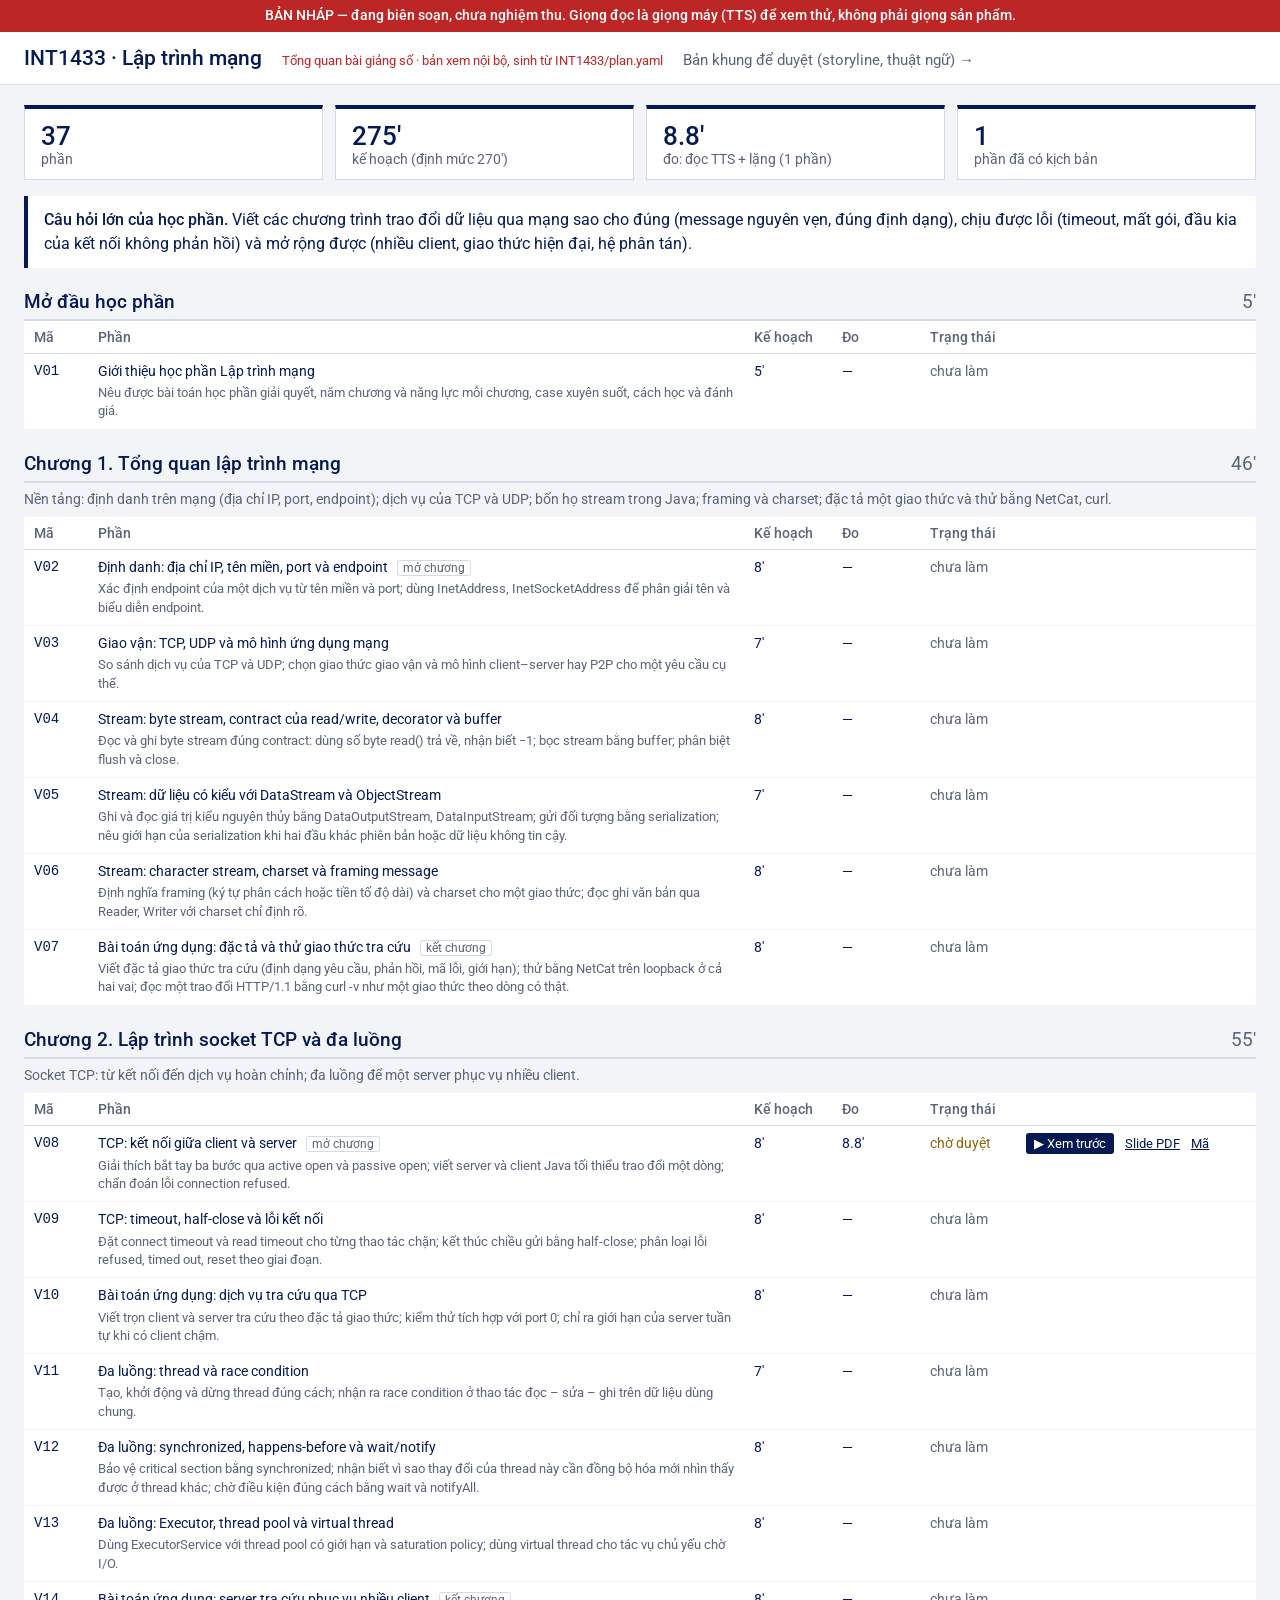
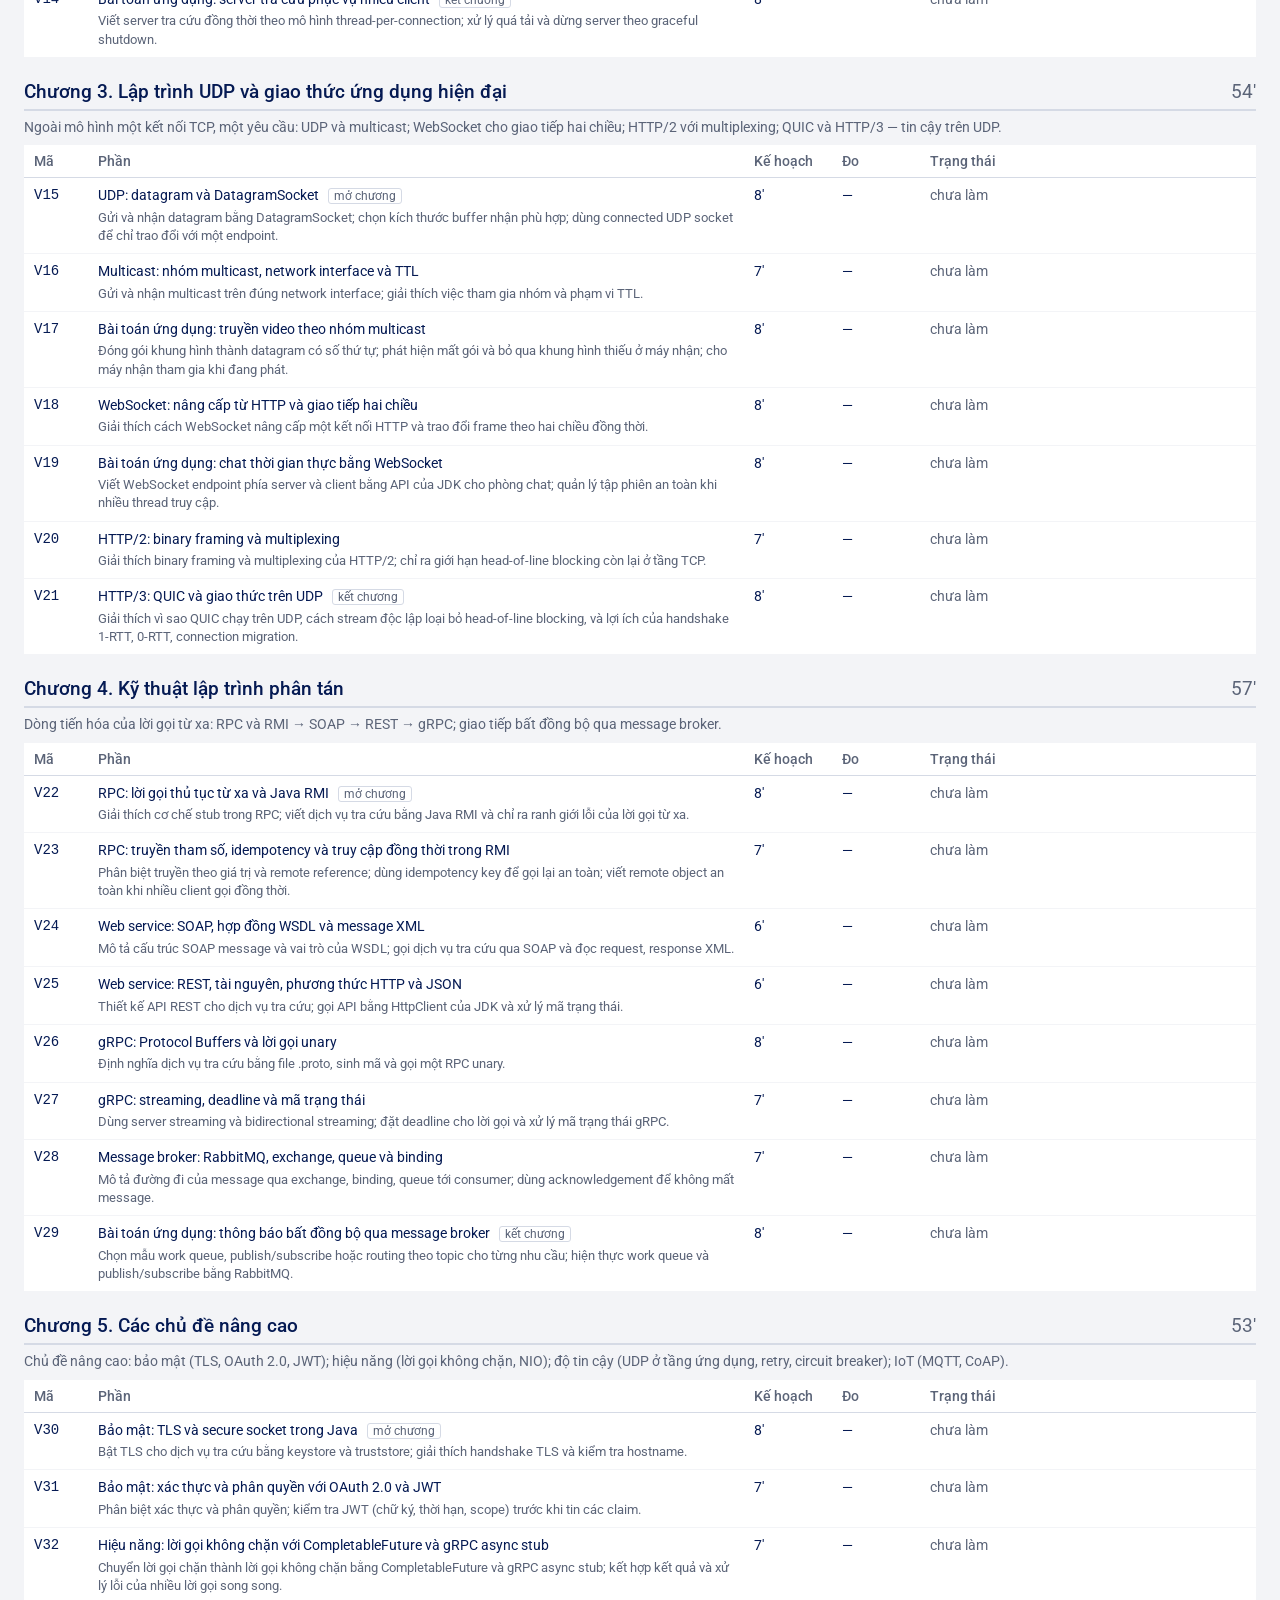
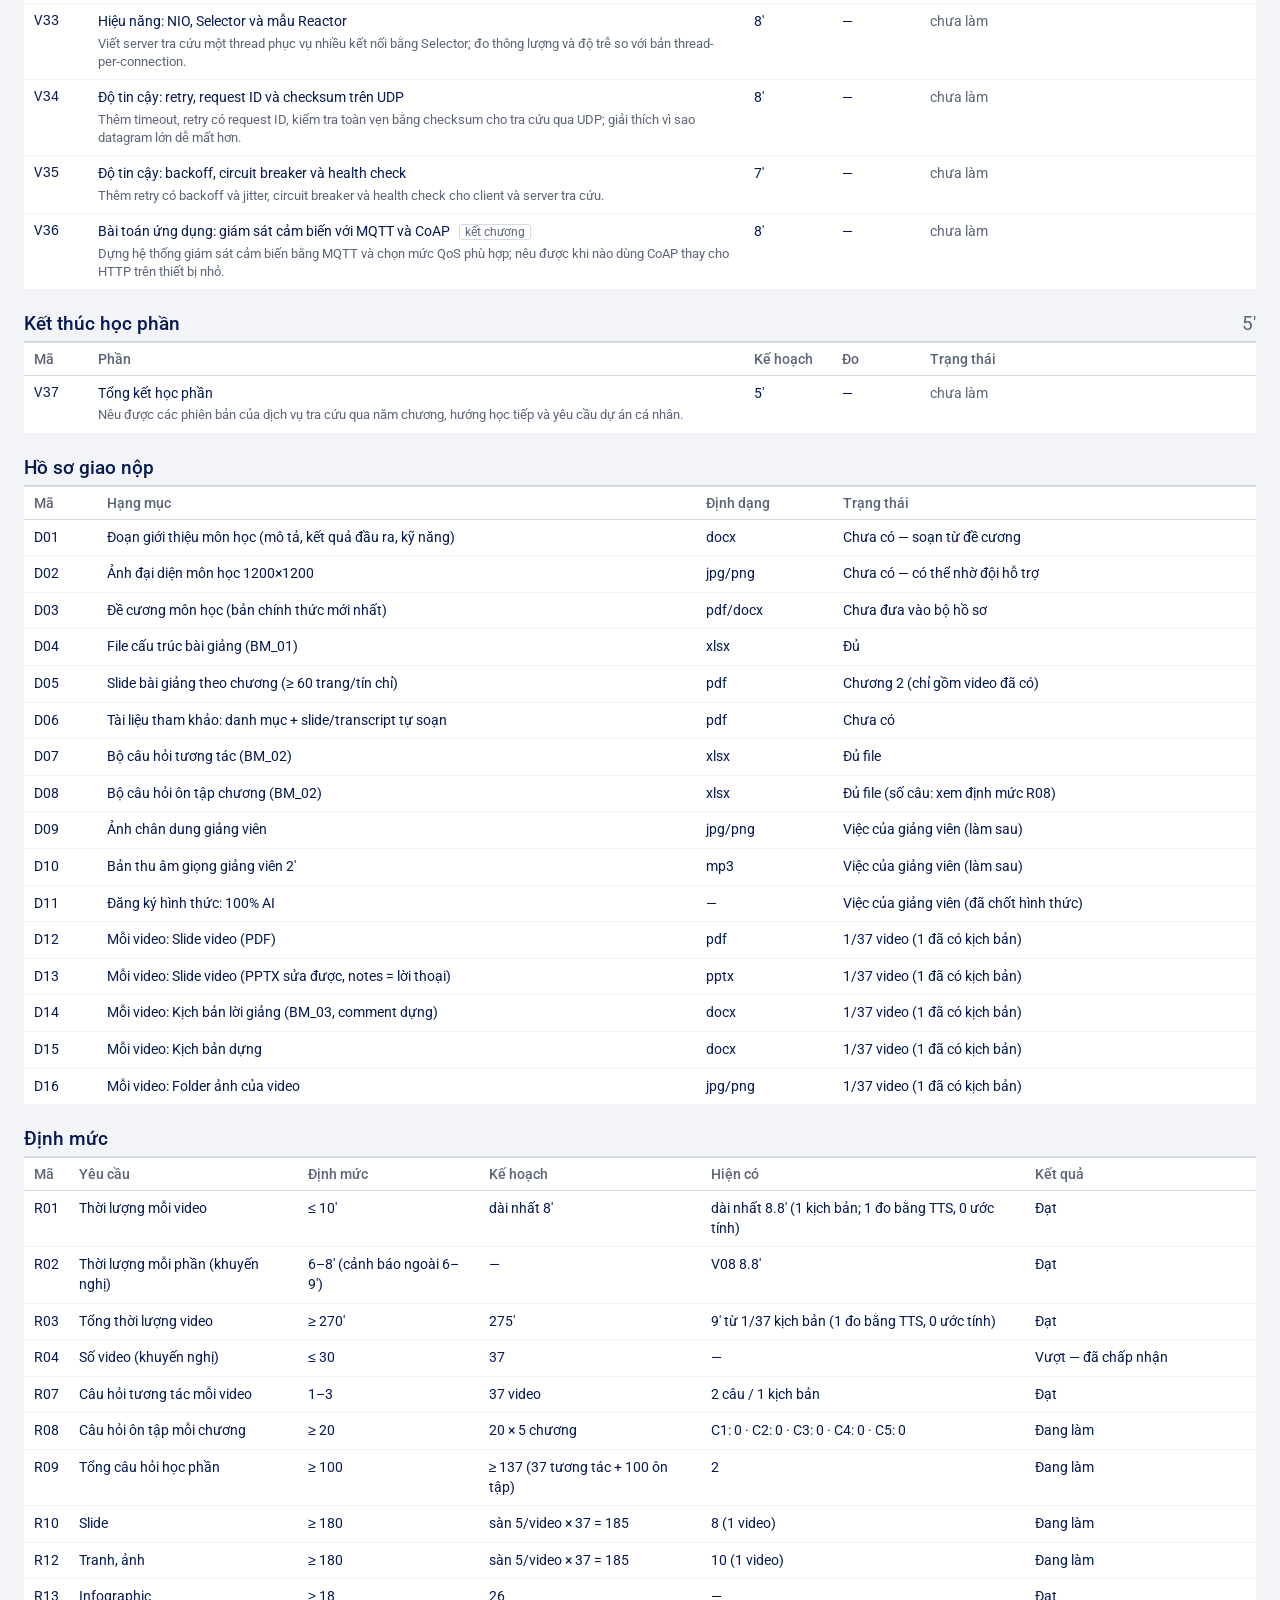
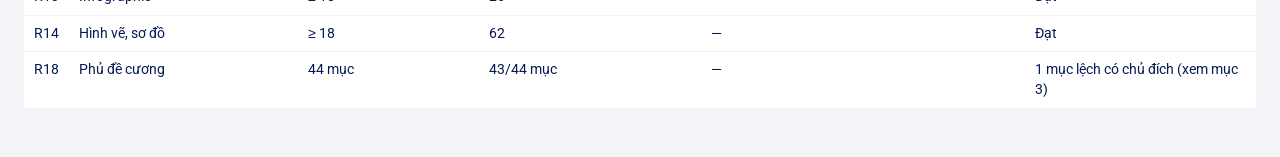
==== commit fac60e86: "Publish INT1433 from source 2a3f713-dirty" ====
--- a/docs/index.html
+++ b/docs/index.html
@@ -8,10 +8,10 @@
 <a href="khung.html">Bản khung để duyệt (storyline, thuật ngữ) →</a></header>
 <main class="trang">
 <div class="so-lieu"><div><b>37</b> phần</div><div><b>275′</b> kế hoạch (định mức 270′)</div>
-<div><b>8.3′</b> đo: đọc TTS + lặng (1 phần)</div>
+<div><b>8.8′</b> đo: đọc TTS + lặng (1 phần)</div>
 <div><b>1</b> phần đã có kịch bản</div></div>
 <p class="cau-hoi-lon"><b>Câu hỏi lớn của học phần.</b> Viết các chương trình trao đổi dữ liệu qua mạng sao cho đúng (message nguyên vẹn, đúng định dạng), chịu được lỗi (timeout, mất gói, đầu kia của kết nối không phản hồi) và mở rộng được (nhiều client, giao thức hiện đại, hệ phân tán).</p>
-<section class="chuong"><h2>Mở đầu học phần <span>5′</span></h2><table><thead><tr><th>Mã</th><th>Phần</th><th>Kế hoạch</th><th>Đo</th><th>Trạng thái</th><th></th></tr></thead><tbody><tr class="tt-chua-lam"><td class="ma">V01</td><td>Giới thiệu học phần Lập trình mạng<div class="muc-tieu">Nêu được bài toán học phần giải quyết, năm chương và năng lực mỗi chương, case xuyên suốt, cách học và đánh giá.</div></td><td>5′</td><td>—</td><td><span class="tinh-trang">chưa làm</span></td><td class="lk"></td></tr></tbody></table></section><section class="chuong"><h2>Chương 1. Tổng quan lập trình mạng <span>46′</span></h2><p class="nang-luc">Nền tảng: định danh trên mạng (địa chỉ IP, port, endpoint); dịch vụ của TCP và UDP; bốn họ stream trong Java; framing và charset; đặc tả một giao thức và thử bằng NetCat, curl.</p><table><thead><tr><th>Mã</th><th>Phần</th><th>Kế hoạch</th><th>Đo</th><th>Trạng thái</th><th></th></tr></thead><tbody><tr class="tt-chua-lam"><td class="ma">V02</td><td>Định danh: địa chỉ IP, tên miền, port và endpoint <em>mở chương</em><div class="muc-tieu">Xác định endpoint của một dịch vụ từ tên miền và port; dùng InetAddress, InetSocketAddress để phân giải tên và biểu diễn endpoint.</div></td><td>8′</td><td>—</td><td><span class="tinh-trang">chưa làm</span></td><td class="lk"></td></tr><tr class="tt-chua-lam"><td class="ma">V03</td><td>Giao vận: TCP, UDP và mô hình ứng dụng mạng<div class="muc-tieu">So sánh dịch vụ của TCP và UDP; chọn giao thức giao vận và mô hình client–server hay P2P cho một yêu cầu cụ thể.</div></td><td>7′</td><td>—</td><td><span class="tinh-trang">chưa làm</span></td><td class="lk"></td></tr><tr class="tt-chua-lam"><td class="ma">V04</td><td>Stream: byte stream, contract của read/write, decorator và buffer<div class="muc-tieu">Đọc và ghi byte stream đúng contract: dùng số byte read() trả về, nhận biết −1; bọc stream bằng buffer; phân biệt flush và close.</div></td><td>8′</td><td>—</td><td><span class="tinh-trang">chưa làm</span></td><td class="lk"></td></tr><tr class="tt-chua-lam"><td class="ma">V05</td><td>Stream: dữ liệu có kiểu với DataStream và ObjectStream<div class="muc-tieu">Ghi và đọc giá trị kiểu nguyên thủy bằng DataOutputStream, DataInputStream; gửi đối tượng bằng serialization; nêu giới hạn của serialization khi hai đầu khác phiên bản hoặc dữ liệu không tin cậy.</div></td><td>7′</td><td>—</td><td><span class="tinh-trang">chưa làm</span></td><td class="lk"></td></tr><tr class="tt-chua-lam"><td class="ma">V06</td><td>Stream: character stream, charset và framing message<div class="muc-tieu">Định nghĩa framing (ký tự phân cách hoặc tiền tố độ dài) và charset cho một giao thức; đọc ghi văn bản qua Reader, Writer với charset chỉ định rõ.</div></td><td>8′</td><td>—</td><td><span class="tinh-trang">chưa làm</span></td><td class="lk"></td></tr><tr class="tt-chua-lam"><td class="ma">V07</td><td>Bài toán ứng dụng: đặc tả và thử giao thức tra cứu <em>kết chương</em><div class="muc-tieu">Viết đặc tả giao thức tra cứu (định dạng yêu cầu, phản hồi, mã lỗi, giới hạn); thử bằng NetCat trên loopback ở cả hai vai; đọc một trao đổi HTTP/1.1 bằng curl -v như một giao thức theo dòng có thật.</div></td><td>8′</td><td>—</td><td><span class="tinh-trang">chưa làm</span></td><td class="lk"></td></tr></tbody></table></section><section class="chuong"><h2>Chương 2. Lập trình socket TCP và đa luồng <span>55′</span></h2><p class="nang-luc">Socket TCP: từ kết nối đến dịch vụ hoàn chỉnh; đa luồng để một server phục vụ nhiều client.</p><table><thead><tr><th>Mã</th><th>Phần</th><th>Kế hoạch</th><th>Đo</th><th>Trạng thái</th><th></th></tr></thead><tbody><tr class="tt-cho-duyet"><td class="ma">V08</td><td>TCP: kết nối giữa client và server <em>mở chương</em><div class="muc-tieu">Giải thích bắt tay ba bước qua active open và passive open; viết server và client Java tối thiểu trao đổi một dòng; chẩn đoán lỗi connection refused.</div></td><td>8′</td><td>8.3′</td><td><span class="tinh-trang">chờ duyệt</span></td><td class="lk"><a class="xem" href="V08/index.html">▶ Xem trước</a> <a href="V08/slide.pdf">Slide PDF</a> <a href="https://github.com/hungdn1701/int1433/tree/main/code/chapter-2/01-tcp-connection">Mã</a></td></tr><tr class="tt-chua-lam"><td class="ma">V09</td><td>TCP: timeout, half-close và lỗi kết nối<div class="muc-tieu">Đặt connect timeout và read timeout cho từng thao tác chặn; kết thúc chiều gửi bằng half-close; phân loại lỗi refused, timed out, reset theo giai đoạn.</div></td><td>8′</td><td>—</td><td><span class="tinh-trang">chưa làm</span></td><td class="lk"></td></tr><tr class="tt-chua-lam"><td class="ma">V10</td><td>Bài toán ứng dụng: dịch vụ tra cứu qua TCP<div class="muc-tieu">Viết trọn client và server tra cứu theo đặc tả giao thức; kiểm thử tích hợp với port 0; chỉ ra giới hạn của server tuần tự khi có client chậm.</div></td><td>8′</td><td>—</td><td><span class="tinh-trang">chưa làm</span></td><td class="lk"></td></tr><tr class="tt-chua-lam"><td class="ma">V11</td><td>Đa luồng: thread và race condition<div class="muc-tieu">Tạo, khởi động và dừng thread đúng cách; nhận ra race condition ở thao tác đọc – sửa – ghi trên dữ liệu dùng chung.</div></td><td>7′</td><td>—</td><td><span class="tinh-trang">chưa làm</span></td><td class="lk"></td></tr><tr class="tt-chua-lam"><td class="ma">V12</td><td>Đa luồng: synchronized, happens-before và wait/notify<div class="muc-tieu">Bảo vệ critical section bằng synchronized; nhận biết vì sao thay đổi của thread này cần đồng bộ hóa mới nhìn thấy được ở thread khác; chờ điều kiện đúng cách bằng wait và notifyAll.</div></td><td>8′</td><td>—</td><td><span class="tinh-trang">chưa làm</span></td><td class="lk"></td></tr><tr class="tt-chua-lam"><td class="ma">V13</td><td>Đa luồng: Executor, thread pool và virtual thread<div class="muc-tieu">Dùng ExecutorService với thread pool có giới hạn và saturation policy; dùng virtual thread cho tác vụ chủ yếu chờ I/O.</div></td><td>8′</td><td>—</td><td><span class="tinh-trang">chưa làm</span></td><td class="lk"></td></tr><tr class="tt-chua-lam"><td class="ma">V14</td><td>Bài toán ứng dụng: server tra cứu phục vụ nhiều client <em>kết chương</em><div class="muc-tieu">Viết server tra cứu đồng thời theo mô hình thread-per-connection; xử lý quá tải và dừng server theo graceful shutdown.</div></td><td>8′</td><td>—</td><td><span class="tinh-trang">chưa làm</span></td><td class="lk"></td></tr></tbody></table></section><section class="chuong"><h2>Chương 3. Lập trình UDP và giao thức ứng dụng hiện đại <span>54′</span></h2><p class="nang-luc">Ngoài mô hình một kết nối TCP, một yêu cầu: UDP và multicast; WebSocket cho giao tiếp hai chiều; HTTP/2 với multiplexing; QUIC và HTTP/3 — tin cậy trên UDP.</p><table><thead><tr><th>Mã</th><th>Phần</th><th>Kế hoạch</th><th>Đo</th><th>Trạng thái</th><th></th></tr></thead><tbody><tr class="tt-chua-lam"><td class="ma">V15</td><td>UDP: datagram và DatagramSocket <em>mở chương</em><div class="muc-tieu">Gửi và nhận datagram bằng DatagramSocket; chọn kích thước buffer nhận phù hợp; dùng connected UDP socket để chỉ trao đổi với một endpoint.</div></td><td>8′</td><td>—</td><td><span class="tinh-trang">chưa làm</span></td><td class="lk"></td></tr><tr class="tt-chua-lam"><td class="ma">V16</td><td>Multicast: nhóm multicast, network interface và TTL<div class="muc-tieu">Gửi và nhận multicast trên đúng network interface; giải thích việc tham gia nhóm và phạm vi TTL.</div></td><td>7′</td><td>—</td><td><span class="tinh-trang">chưa làm</span></td><td class="lk"></td></tr><tr class="tt-chua-lam"><td class="ma">V17</td><td>Bài toán ứng dụng: truyền video theo nhóm multicast<div class="muc-tieu">Đóng gói khung hình thành datagram có số thứ tự; phát hiện mất gói và bỏ qua khung hình thiếu ở máy nhận; cho máy nhận tham gia khi đang phát.</div></td><td>8′</td><td>—</td><td><span class="tinh-trang">chưa làm</span></td><td class="lk"></td></tr><tr class="tt-chua-lam"><td class="ma">V18</td><td>WebSocket: nâng cấp từ HTTP và giao tiếp hai chiều<div class="muc-tieu">Giải thích cách WebSocket nâng cấp một kết nối HTTP và trao đổi frame theo hai chiều đồng thời.</div></td><td>8′</td><td>—</td><td><span class="tinh-trang">chưa làm</span></td><td class="lk"></td></tr><tr class="tt-chua-lam"><td class="ma">V19</td><td>Bài toán ứng dụng: chat thời gian thực bằng WebSocket<div class="muc-tieu">Viết WebSocket endpoint phía server và client bằng API của JDK cho phòng chat; quản lý tập phiên an toàn khi nhiều thread truy cập.</div></td><td>8′</td><td>—</td><td><span class="tinh-trang">chưa làm</span></td><td class="lk"></td></tr><tr class="tt-chua-lam"><td class="ma">V20</td><td>HTTP/2: binary framing và multiplexing<div class="muc-tieu">Giải thích binary framing và multiplexing của HTTP/2; chỉ ra giới hạn head-of-line blocking còn lại ở tầng TCP.</div></td><td>7′</td><td>—</td><td><span class="tinh-trang">chưa làm</span></td><td class="lk"></td></tr><tr class="tt-chua-lam"><td class="ma">V21</td><td>HTTP/3: QUIC và giao thức trên UDP <em>kết chương</em><div class="muc-tieu">Giải thích vì sao QUIC chạy trên UDP, cách stream độc lập loại bỏ head-of-line blocking, và lợi ích của handshake 1-RTT, 0-RTT, connection migration.</div></td><td>8′</td><td>—</td><td><span class="tinh-trang">chưa làm</span></td><td class="lk"></td></tr></tbody></table></section><section class="chuong"><h2>Chương 4. Kỹ thuật lập trình phân tán <span>57′</span></h2><p class="nang-luc">Dòng tiến hóa của lời gọi từ xa: RPC và RMI → SOAP → REST → gRPC; giao tiếp bất đồng bộ qua message broker.</p><table><thead><tr><th>Mã</th><th>Phần</th><th>Kế hoạch</th><th>Đo</th><th>Trạng thái</th><th></th></tr></thead><tbody><tr class="tt-chua-lam"><td class="ma">V22</td><td>RPC: lời gọi thủ tục từ xa và Java RMI <em>mở chương</em><div class="muc-tieu">Giải thích cơ chế stub trong RPC; viết dịch vụ tra cứu bằng Java RMI và chỉ ra ranh giới lỗi của lời gọi từ xa.</div></td><td>8′</td><td>—</td><td><span class="tinh-trang">chưa làm</span></td><td class="lk"></td></tr><tr class="tt-chua-lam"><td class="ma">V23</td><td>RPC: truyền tham số, idempotency và truy cập đồng thời trong RMI<div class="muc-tieu">Phân biệt truyền theo giá trị và remote reference; dùng idempotency key để gọi lại an toàn; viết remote object an toàn khi nhiều client gọi đồng thời.</div></td><td>7′</td><td>—</td><td><span class="tinh-trang">chưa làm</span></td><td class="lk"></td></tr><tr class="tt-chua-lam"><td class="ma">V24</td><td>Web service: SOAP, hợp đồng WSDL và message XML<div class="muc-tieu">Mô tả cấu trúc SOAP message và vai trò của WSDL; gọi dịch vụ tra cứu qua SOAP và đọc request, response XML.</div></td><td>6′</td><td>—</td><td><span class="tinh-trang">chưa làm</span></td><td class="lk"></td></tr><tr class="tt-chua-lam"><td class="ma">V25</td><td>Web service: REST, tài nguyên, phương thức HTTP và JSON<div class="muc-tieu">Thiết kế API REST cho dịch vụ tra cứu; gọi API bằng HttpClient của JDK và xử lý mã trạng thái.</div></td><td>6′</td><td>—</td><td><span class="tinh-trang">chưa làm</span></td><td class="lk"></td></tr><tr class="tt-chua-lam"><td class="ma">V26</td><td>gRPC: Protocol Buffers và lời gọi unary<div class="muc-tieu">Định nghĩa dịch vụ tra cứu bằng file .proto, sinh mã và gọi một RPC unary.</div></td><td>8′</td><td>—</td><td><span class="tinh-trang">chưa làm</span></td><td class="lk"></td></tr><tr class="tt-chua-lam"><td class="ma">V27</td><td>gRPC: streaming, deadline và mã trạng thái<div class="muc-tieu">Dùng server streaming và bidirectional streaming; đặt deadline cho lời gọi và xử lý mã trạng thái gRPC.</div></td><td>7′</td><td>—</td><td><span class="tinh-trang">chưa làm</span></td><td class="lk"></td></tr><tr class="tt-chua-lam"><td class="ma">V28</td><td>Message broker: RabbitMQ, exchange, queue và binding<div class="muc-tieu">Mô tả đường đi của message qua exchange, binding, queue tới consumer; dùng acknowledgement để không mất message.</div></td><td>7′</td><td>—</td><td><span class="tinh-trang">chưa làm</span></td><td class="lk"></td></tr><tr class="tt-chua-lam"><td class="ma">V29</td><td>Bài toán ứng dụng: thông báo bất đồng bộ qua message broker <em>kết chương</em><div class="muc-tieu">Chọn mẫu work queue, publish/subscribe hoặc routing theo topic cho từng nhu cầu; hiện thực work queue và publish/subscribe bằng RabbitMQ.</div></td><td>8′</td><td>—</td><td><span class="tinh-trang">chưa làm</span></td><td class="lk"></td></tr></tbody></table></section><section class="chuong"><h2>Chương 5. Các chủ đề nâng cao <span>53′</span></h2><p class="nang-luc">Chủ đề nâng cao: bảo mật (TLS, OAuth 2.0, JWT); hiệu năng (lời gọi không chặn, NIO); độ tin cậy (UDP ở tầng ứng dụng, retry, circuit breaker); IoT (MQTT, CoAP).</p><table><thead><tr><th>Mã</th><th>Phần</th><th>Kế hoạch</th><th>Đo</th><th>Trạng thái</th><th></th></tr></thead><tbody><tr class="tt-chua-lam"><td class="ma">V30</td><td>Bảo mật: TLS và secure socket trong Java <em>mở chương</em><div class="muc-tieu">Bật TLS cho dịch vụ tra cứu bằng keystore và truststore; giải thích handshake TLS và kiểm tra hostname.</div></td><td>8′</td><td>—</td><td><span class="tinh-trang">chưa làm</span></td><td class="lk"></td></tr><tr class="tt-chua-lam"><td class="ma">V31</td><td>Bảo mật: xác thực và phân quyền với OAuth 2.0 và JWT<div class="muc-tieu">Phân biệt xác thực và phân quyền; kiểm tra JWT (chữ ký, thời hạn, scope) trước khi tin các claim.</div></td><td>7′</td><td>—</td><td><span class="tinh-trang">chưa làm</span></td><td class="lk"></td></tr><tr class="tt-chua-lam"><td class="ma">V32</td><td>Hiệu năng: lời gọi không chặn với CompletableFuture và gRPC async stub<div class="muc-tieu">Chuyển lời gọi chặn thành lời gọi không chặn bằng CompletableFuture và gRPC async stub; kết hợp kết quả và xử lý lỗi của nhiều lời gọi song song.</div></td><td>7′</td><td>—</td><td><span class="tinh-trang">chưa làm</span></td><td class="lk"></td></tr><tr class="tt-chua-lam"><td class="ma">V33</td><td>Hiệu năng: NIO, Selector và mẫu Reactor<div class="muc-tieu">Viết server tra cứu một thread phục vụ nhiều kết nối bằng Selector; đo thông lượng và độ trễ so với bản thread-per-connection.</div></td><td>8′</td><td>—</td><td><span class="tinh-trang">chưa làm</span></td><td class="lk"></td></tr><tr class="tt-chua-lam"><td class="ma">V34</td><td>Độ tin cậy: retry, request ID và checksum trên UDP<div class="muc-tieu">Thêm timeout, retry có request ID, kiểm tra toàn vẹn bằng checksum cho tra cứu qua UDP; giải thích vì sao datagram lớn dễ mất hơn.</div></td><td>8′</td><td>—</td><td><span class="tinh-trang">chưa làm</span></td><td class="lk"></td></tr><tr class="tt-chua-lam"><td class="ma">V35</td><td>Độ tin cậy: backoff, circuit breaker và health check<div class="muc-tieu">Thêm retry có backoff và jitter, circuit breaker và health check cho client và server tra cứu.</div></td><td>7′</td><td>—</td><td><span class="tinh-trang">chưa làm</span></td><td class="lk"></td></tr><tr class="tt-chua-lam"><td class="ma">V36</td><td>Bài toán ứng dụng: giám sát cảm biến với MQTT và CoAP <em>kết chương</em><div class="muc-tieu">Dựng hệ thống giám sát cảm biến bằng MQTT và chọn mức QoS phù hợp; nêu được khi nào dùng CoAP thay cho HTTP trên thiết bị nhỏ.</div></td><td>8′</td><td>—</td><td><span class="tinh-trang">chưa làm</span></td><td class="lk"></td></tr></tbody></table></section><section class="chuong"><h2>Kết thúc học phần <span>5′</span></h2><table><thead><tr><th>Mã</th><th>Phần</th><th>Kế hoạch</th><th>Đo</th><th>Trạng thái</th><th></th></tr></thead><tbody><tr class="tt-chua-lam"><td class="ma">V37</td><td>Tổng kết học phần<div class="muc-tieu">Nêu được các phiên bản của dịch vụ tra cứu qua năm chương, hướng học tiếp và yêu cầu dự án cá nhân.</div></td><td>5′</td><td>—</td><td><span class="tinh-trang">chưa làm</span></td><td class="lk"></td></tr></tbody></table></section>
+<section class="chuong"><h2>Mở đầu học phần <span>5′</span></h2><table><thead><tr><th>Mã</th><th>Phần</th><th>Kế hoạch</th><th>Đo</th><th>Trạng thái</th><th></th></tr></thead><tbody><tr class="tt-chua-lam"><td class="ma">V01</td><td>Giới thiệu học phần Lập trình mạng<div class="muc-tieu">Nêu được bài toán học phần giải quyết, năm chương và năng lực mỗi chương, case xuyên suốt, cách học và đánh giá.</div></td><td>5′</td><td>—</td><td><span class="tinh-trang">chưa làm</span></td><td class="lk"></td></tr></tbody></table></section><section class="chuong"><h2>Chương 1. Tổng quan lập trình mạng <span>46′</span></h2><p class="nang-luc">Nền tảng: định danh trên mạng (địa chỉ IP, port, endpoint); dịch vụ của TCP và UDP; bốn họ stream trong Java; framing và charset; đặc tả một giao thức và thử bằng NetCat, curl.</p><table><thead><tr><th>Mã</th><th>Phần</th><th>Kế hoạch</th><th>Đo</th><th>Trạng thái</th><th></th></tr></thead><tbody><tr class="tt-chua-lam"><td class="ma">V02</td><td>Định danh: địa chỉ IP, tên miền, port và endpoint <em>mở chương</em><div class="muc-tieu">Xác định endpoint của một dịch vụ từ tên miền và port; dùng InetAddress, InetSocketAddress để phân giải tên và biểu diễn endpoint.</div></td><td>8′</td><td>—</td><td><span class="tinh-trang">chưa làm</span></td><td class="lk"></td></tr><tr class="tt-chua-lam"><td class="ma">V03</td><td>Giao vận: TCP, UDP và mô hình ứng dụng mạng<div class="muc-tieu">So sánh dịch vụ của TCP và UDP; chọn giao thức giao vận và mô hình client–server hay P2P cho một yêu cầu cụ thể.</div></td><td>7′</td><td>—</td><td><span class="tinh-trang">chưa làm</span></td><td class="lk"></td></tr><tr class="tt-chua-lam"><td class="ma">V04</td><td>Stream: byte stream, contract của read/write, decorator và buffer<div class="muc-tieu">Đọc và ghi byte stream đúng contract: dùng số byte read() trả về, nhận biết −1; bọc stream bằng buffer; phân biệt flush và close.</div></td><td>8′</td><td>—</td><td><span class="tinh-trang">chưa làm</span></td><td class="lk"></td></tr><tr class="tt-chua-lam"><td class="ma">V05</td><td>Stream: dữ liệu có kiểu với DataStream và ObjectStream<div class="muc-tieu">Ghi và đọc giá trị kiểu nguyên thủy bằng DataOutputStream, DataInputStream; gửi đối tượng bằng serialization; nêu giới hạn của serialization khi hai đầu khác phiên bản hoặc dữ liệu không tin cậy.</div></td><td>7′</td><td>—</td><td><span class="tinh-trang">chưa làm</span></td><td class="lk"></td></tr><tr class="tt-chua-lam"><td class="ma">V06</td><td>Stream: character stream, charset và framing message<div class="muc-tieu">Định nghĩa framing (ký tự phân cách hoặc tiền tố độ dài) và charset cho một giao thức; đọc ghi văn bản qua Reader, Writer với charset chỉ định rõ.</div></td><td>8′</td><td>—</td><td><span class="tinh-trang">chưa làm</span></td><td class="lk"></td></tr><tr class="tt-chua-lam"><td class="ma">V07</td><td>Bài toán ứng dụng: đặc tả và thử giao thức tra cứu <em>kết chương</em><div class="muc-tieu">Viết đặc tả giao thức tra cứu (định dạng yêu cầu, phản hồi, mã lỗi, giới hạn); thử bằng NetCat trên loopback ở cả hai vai; đọc một trao đổi HTTP/1.1 bằng curl -v như một giao thức theo dòng có thật.</div></td><td>8′</td><td>—</td><td><span class="tinh-trang">chưa làm</span></td><td class="lk"></td></tr></tbody></table></section><section class="chuong"><h2>Chương 2. Lập trình socket TCP và đa luồng <span>55′</span></h2><p class="nang-luc">Socket TCP: từ kết nối đến dịch vụ hoàn chỉnh; đa luồng để một server phục vụ nhiều client.</p><table><thead><tr><th>Mã</th><th>Phần</th><th>Kế hoạch</th><th>Đo</th><th>Trạng thái</th><th></th></tr></thead><tbody><tr class="tt-cho-duyet"><td class="ma">V08</td><td>TCP: kết nối giữa client và server <em>mở chương</em><div class="muc-tieu">Giải thích bắt tay ba bước qua active open và passive open; viết server và client Java tối thiểu trao đổi một dòng; chẩn đoán lỗi connection refused.</div></td><td>8′</td><td>8.8′</td><td><span class="tinh-trang">chờ duyệt</span></td><td class="lk"><a class="xem" href="V08/index.html">▶ Xem trước</a> <a href="V08/slide.pdf">Slide PDF</a> <a href="https://github.com/hungdn1701/int1433/tree/main/code/chapter-2/01-tcp-connection">Mã</a></td></tr><tr class="tt-chua-lam"><td class="ma">V09</td><td>TCP: timeout, half-close và lỗi kết nối<div class="muc-tieu">Đặt connect timeout và read timeout cho từng thao tác chặn; kết thúc chiều gửi bằng half-close; phân loại lỗi refused, timed out, reset theo giai đoạn.</div></td><td>8′</td><td>—</td><td><span class="tinh-trang">chưa làm</span></td><td class="lk"></td></tr><tr class="tt-chua-lam"><td class="ma">V10</td><td>Bài toán ứng dụng: dịch vụ tra cứu qua TCP<div class="muc-tieu">Viết trọn client và server tra cứu theo đặc tả giao thức; kiểm thử tích hợp với port 0; chỉ ra giới hạn của server tuần tự khi có client chậm.</div></td><td>8′</td><td>—</td><td><span class="tinh-trang">chưa làm</span></td><td class="lk"></td></tr><tr class="tt-chua-lam"><td class="ma">V11</td><td>Đa luồng: thread và race condition<div class="muc-tieu">Tạo, khởi động và dừng thread đúng cách; nhận ra race condition ở thao tác đọc – sửa – ghi trên dữ liệu dùng chung.</div></td><td>7′</td><td>—</td><td><span class="tinh-trang">chưa làm</span></td><td class="lk"></td></tr><tr class="tt-chua-lam"><td class="ma">V12</td><td>Đa luồng: synchronized, happens-before và wait/notify<div class="muc-tieu">Bảo vệ critical section bằng synchronized; nhận biết vì sao thay đổi của thread này cần đồng bộ hóa mới nhìn thấy được ở thread khác; chờ điều kiện đúng cách bằng wait và notifyAll.</div></td><td>8′</td><td>—</td><td><span class="tinh-trang">chưa làm</span></td><td class="lk"></td></tr><tr class="tt-chua-lam"><td class="ma">V13</td><td>Đa luồng: Executor, thread pool và virtual thread<div class="muc-tieu">Dùng ExecutorService với thread pool có giới hạn và saturation policy; dùng virtual thread cho tác vụ chủ yếu chờ I/O.</div></td><td>8′</td><td>—</td><td><span class="tinh-trang">chưa làm</span></td><td class="lk"></td></tr><tr class="tt-chua-lam"><td class="ma">V14</td><td>Bài toán ứng dụng: server tra cứu phục vụ nhiều client <em>kết chương</em><div class="muc-tieu">Viết server tra cứu đồng thời theo mô hình thread-per-connection; xử lý quá tải và dừng server theo graceful shutdown.</div></td><td>8′</td><td>—</td><td><span class="tinh-trang">chưa làm</span></td><td class="lk"></td></tr></tbody></table></section><section class="chuong"><h2>Chương 3. Lập trình UDP và giao thức ứng dụng hiện đại <span>54′</span></h2><p class="nang-luc">Ngoài mô hình một kết nối TCP, một yêu cầu: UDP và multicast; WebSocket cho giao tiếp hai chiều; HTTP/2 với multiplexing; QUIC và HTTP/3 — tin cậy trên UDP.</p><table><thead><tr><th>Mã</th><th>Phần</th><th>Kế hoạch</th><th>Đo</th><th>Trạng thái</th><th></th></tr></thead><tbody><tr class="tt-chua-lam"><td class="ma">V15</td><td>UDP: datagram và DatagramSocket <em>mở chương</em><div class="muc-tieu">Gửi và nhận datagram bằng DatagramSocket; chọn kích thước buffer nhận phù hợp; dùng connected UDP socket để chỉ trao đổi với một endpoint.</div></td><td>8′</td><td>—</td><td><span class="tinh-trang">chưa làm</span></td><td class="lk"></td></tr><tr class="tt-chua-lam"><td class="ma">V16</td><td>Multicast: nhóm multicast, network interface và TTL<div class="muc-tieu">Gửi và nhận multicast trên đúng network interface; giải thích việc tham gia nhóm và phạm vi TTL.</div></td><td>7′</td><td>—</td><td><span class="tinh-trang">chưa làm</span></td><td class="lk"></td></tr><tr class="tt-chua-lam"><td class="ma">V17</td><td>Bài toán ứng dụng: truyền video theo nhóm multicast<div class="muc-tieu">Đóng gói khung hình thành datagram có số thứ tự; phát hiện mất gói và bỏ qua khung hình thiếu ở máy nhận; cho máy nhận tham gia khi đang phát.</div></td><td>8′</td><td>—</td><td><span class="tinh-trang">chưa làm</span></td><td class="lk"></td></tr><tr class="tt-chua-lam"><td class="ma">V18</td><td>WebSocket: nâng cấp từ HTTP và giao tiếp hai chiều<div class="muc-tieu">Giải thích cách WebSocket nâng cấp một kết nối HTTP và trao đổi frame theo hai chiều đồng thời.</div></td><td>8′</td><td>—</td><td><span class="tinh-trang">chưa làm</span></td><td class="lk"></td></tr><tr class="tt-chua-lam"><td class="ma">V19</td><td>Bài toán ứng dụng: chat thời gian thực bằng WebSocket<div class="muc-tieu">Viết WebSocket endpoint phía server và client bằng API của JDK cho phòng chat; quản lý tập phiên an toàn khi nhiều thread truy cập.</div></td><td>8′</td><td>—</td><td><span class="tinh-trang">chưa làm</span></td><td class="lk"></td></tr><tr class="tt-chua-lam"><td class="ma">V20</td><td>HTTP/2: binary framing và multiplexing<div class="muc-tieu">Giải thích binary framing và multiplexing của HTTP/2; chỉ ra giới hạn head-of-line blocking còn lại ở tầng TCP.</div></td><td>7′</td><td>—</td><td><span class="tinh-trang">chưa làm</span></td><td class="lk"></td></tr><tr class="tt-chua-lam"><td class="ma">V21</td><td>HTTP/3: QUIC và giao thức trên UDP <em>kết chương</em><div class="muc-tieu">Giải thích vì sao QUIC chạy trên UDP, cách stream độc lập loại bỏ head-of-line blocking, và lợi ích của handshake 1-RTT, 0-RTT, connection migration.</div></td><td>8′</td><td>—</td><td><span class="tinh-trang">chưa làm</span></td><td class="lk"></td></tr></tbody></table></section><section class="chuong"><h2>Chương 4. Kỹ thuật lập trình phân tán <span>57′</span></h2><p class="nang-luc">Dòng tiến hóa của lời gọi từ xa: RPC và RMI → SOAP → REST → gRPC; giao tiếp bất đồng bộ qua message broker.</p><table><thead><tr><th>Mã</th><th>Phần</th><th>Kế hoạch</th><th>Đo</th><th>Trạng thái</th><th></th></tr></thead><tbody><tr class="tt-chua-lam"><td class="ma">V22</td><td>RPC: lời gọi thủ tục từ xa và Java RMI <em>mở chương</em><div class="muc-tieu">Giải thích cơ chế stub trong RPC; viết dịch vụ tra cứu bằng Java RMI và chỉ ra ranh giới lỗi của lời gọi từ xa.</div></td><td>8′</td><td>—</td><td><span class="tinh-trang">chưa làm</span></td><td class="lk"></td></tr><tr class="tt-chua-lam"><td class="ma">V23</td><td>RPC: truyền tham số, idempotency và truy cập đồng thời trong RMI<div class="muc-tieu">Phân biệt truyền theo giá trị và remote reference; dùng idempotency key để gọi lại an toàn; viết remote object an toàn khi nhiều client gọi đồng thời.</div></td><td>7′</td><td>—</td><td><span class="tinh-trang">chưa làm</span></td><td class="lk"></td></tr><tr class="tt-chua-lam"><td class="ma">V24</td><td>Web service: SOAP, hợp đồng WSDL và message XML<div class="muc-tieu">Mô tả cấu trúc SOAP message và vai trò của WSDL; gọi dịch vụ tra cứu qua SOAP và đọc request, response XML.</div></td><td>6′</td><td>—</td><td><span class="tinh-trang">chưa làm</span></td><td class="lk"></td></tr><tr class="tt-chua-lam"><td class="ma">V25</td><td>Web service: REST, tài nguyên, phương thức HTTP và JSON<div class="muc-tieu">Thiết kế API REST cho dịch vụ tra cứu; gọi API bằng HttpClient của JDK và xử lý mã trạng thái.</div></td><td>6′</td><td>—</td><td><span class="tinh-trang">chưa làm</span></td><td class="lk"></td></tr><tr class="tt-chua-lam"><td class="ma">V26</td><td>gRPC: Protocol Buffers và lời gọi unary<div class="muc-tieu">Định nghĩa dịch vụ tra cứu bằng file .proto, sinh mã và gọi một RPC unary.</div></td><td>8′</td><td>—</td><td><span class="tinh-trang">chưa làm</span></td><td class="lk"></td></tr><tr class="tt-chua-lam"><td class="ma">V27</td><td>gRPC: streaming, deadline và mã trạng thái<div class="muc-tieu">Dùng server streaming và bidirectional streaming; đặt deadline cho lời gọi và xử lý mã trạng thái gRPC.</div></td><td>7′</td><td>—</td><td><span class="tinh-trang">chưa làm</span></td><td class="lk"></td></tr><tr class="tt-chua-lam"><td class="ma">V28</td><td>Message broker: RabbitMQ, exchange, queue và binding<div class="muc-tieu">Mô tả đường đi của message qua exchange, binding, queue tới consumer; dùng acknowledgement để không mất message.</div></td><td>7′</td><td>—</td><td><span class="tinh-trang">chưa làm</span></td><td class="lk"></td></tr><tr class="tt-chua-lam"><td class="ma">V29</td><td>Bài toán ứng dụng: thông báo bất đồng bộ qua message broker <em>kết chương</em><div class="muc-tieu">Chọn mẫu work queue, publish/subscribe hoặc routing theo topic cho từng nhu cầu; hiện thực work queue và publish/subscribe bằng RabbitMQ.</div></td><td>8′</td><td>—</td><td><span class="tinh-trang">chưa làm</span></td><td class="lk"></td></tr></tbody></table></section><section class="chuong"><h2>Chương 5. Các chủ đề nâng cao <span>53′</span></h2><p class="nang-luc">Chủ đề nâng cao: bảo mật (TLS, OAuth 2.0, JWT); hiệu năng (lời gọi không chặn, NIO); độ tin cậy (UDP ở tầng ứng dụng, retry, circuit breaker); IoT (MQTT, CoAP).</p><table><thead><tr><th>Mã</th><th>Phần</th><th>Kế hoạch</th><th>Đo</th><th>Trạng thái</th><th></th></tr></thead><tbody><tr class="tt-chua-lam"><td class="ma">V30</td><td>Bảo mật: TLS và secure socket trong Java <em>mở chương</em><div class="muc-tieu">Bật TLS cho dịch vụ tra cứu bằng keystore và truststore; giải thích handshake TLS và kiểm tra hostname.</div></td><td>8′</td><td>—</td><td><span class="tinh-trang">chưa làm</span></td><td class="lk"></td></tr><tr class="tt-chua-lam"><td class="ma">V31</td><td>Bảo mật: xác thực và phân quyền với OAuth 2.0 và JWT<div class="muc-tieu">Phân biệt xác thực và phân quyền; kiểm tra JWT (chữ ký, thời hạn, scope) trước khi tin các claim.</div></td><td>7′</td><td>—</td><td><span class="tinh-trang">chưa làm</span></td><td class="lk"></td></tr><tr class="tt-chua-lam"><td class="ma">V32</td><td>Hiệu năng: lời gọi không chặn với CompletableFuture và gRPC async stub<div class="muc-tieu">Chuyển lời gọi chặn thành lời gọi không chặn bằng CompletableFuture và gRPC async stub; kết hợp kết quả và xử lý lỗi của nhiều lời gọi song song.</div></td><td>7′</td><td>—</td><td><span class="tinh-trang">chưa làm</span></td><td class="lk"></td></tr><tr class="tt-chua-lam"><td class="ma">V33</td><td>Hiệu năng: NIO, Selector và mẫu Reactor<div class="muc-tieu">Viết server tra cứu một thread phục vụ nhiều kết nối bằng Selector; đo thông lượng và độ trễ so với bản thread-per-connection.</div></td><td>8′</td><td>—</td><td><span class="tinh-trang">chưa làm</span></td><td class="lk"></td></tr><tr class="tt-chua-lam"><td class="ma">V34</td><td>Độ tin cậy: retry, request ID và checksum trên UDP<div class="muc-tieu">Thêm timeout, retry có request ID, kiểm tra toàn vẹn bằng checksum cho tra cứu qua UDP; giải thích vì sao datagram lớn dễ mất hơn.</div></td><td>8′</td><td>—</td><td><span class="tinh-trang">chưa làm</span></td><td class="lk"></td></tr><tr class="tt-chua-lam"><td class="ma">V35</td><td>Độ tin cậy: backoff, circuit breaker và health check<div class="muc-tieu">Thêm retry có backoff và jitter, circuit breaker và health check cho client và server tra cứu.</div></td><td>7′</td><td>—</td><td><span class="tinh-trang">chưa làm</span></td><td class="lk"></td></tr><tr class="tt-chua-lam"><td class="ma">V36</td><td>Bài toán ứng dụng: giám sát cảm biến với MQTT và CoAP <em>kết chương</em><div class="muc-tieu">Dựng hệ thống giám sát cảm biến bằng MQTT và chọn mức QoS phù hợp; nêu được khi nào dùng CoAP thay cho HTTP trên thiết bị nhỏ.</div></td><td>8′</td><td>—</td><td><span class="tinh-trang">chưa làm</span></td><td class="lk"></td></tr></tbody></table></section><section class="chuong"><h2>Kết thúc học phần <span>5′</span></h2><table><thead><tr><th>Mã</th><th>Phần</th><th>Kế hoạch</th><th>Đo</th><th>Trạng thái</th><th></th></tr></thead><tbody><tr class="tt-chua-lam"><td class="ma">V37</td><td>Tổng kết học phần<div class="muc-tieu">Nêu được các phiên bản của dịch vụ tra cứu qua năm chương, hướng học tiếp và yêu cầu dự án cá nhân.</div></td><td>5′</td><td>—</td><td><span class="tinh-trang">chưa làm</span></td><td class="lk"></td></tr></tbody></table></section>
 <section class="chuong"><h2>Hồ sơ giao nộp</h2><table class="dinh-muc"><thead><tr><th>Mã</th><th>Hạng mục</th><th>Định dạng</th><th>Trạng thái</th></tr></thead><tbody><tr><td>D01</td><td>Đoạn giới thiệu môn học (mô tả, kết quả đầu ra, kỹ năng)</td><td>docx</td><td>Chưa có — soạn từ đề cương</td></tr><tr><td>D02</td><td>Ảnh đại diện môn học 1200×1200</td><td>jpg/png</td><td>Chưa có — có thể nhờ đội hỗ trợ</td></tr><tr><td>D03</td><td>Đề cương môn học (bản chính thức mới nhất)</td><td>pdf/docx</td><td>Chưa đưa vào bộ hồ sơ</td></tr><tr><td>D04</td><td>File cấu trúc bài giảng (BM_01)</td><td>xlsx</td><td>Đủ</td></tr><tr><td>D05</td><td>Slide bài giảng theo chương (≥ 60 trang/tín chỉ)</td><td>pdf</td><td>Chương 2 (chỉ gồm video đã có)</td></tr><tr><td>D06</td><td>Tài liệu tham khảo: danh mục + slide/transcript tự soạn</td><td>pdf</td><td>Chưa có</td></tr><tr><td>D07</td><td>Bộ câu hỏi tương tác (BM_02)</td><td>xlsx</td><td>Đủ file</td></tr><tr><td>D08</td><td>Bộ câu hỏi ôn tập chương (BM_02)</td><td>xlsx</td><td>Đủ file (số câu: xem định mức R08)</td></tr><tr><td>D09</td><td>Ảnh chân dung giảng viên</td><td>jpg/png</td><td>Việc của giảng viên (làm sau)</td></tr><tr><td>D10</td><td>Bản thu âm giọng giảng viên 2′</td><td>mp3</td><td>Việc của giảng viên (làm sau)</td></tr><tr><td>D11</td><td>Đăng ký hình thức: 100% AI</td><td>—</td><td>Việc của giảng viên (đã chốt hình thức)</td></tr><tr><td>D12</td><td>Mỗi video: Slide video (PDF)</td><td>pdf</td><td>1/37 video (1 đã có kịch bản)</td></tr><tr><td>D13</td><td>Mỗi video: Slide video (PPTX sửa được, notes = lời thoại)</td><td>pptx</td><td>1/37 video (1 đã có kịch bản)</td></tr><tr><td>D14</td><td>Mỗi video: Kịch bản lời giảng (BM_03, comment dựng)</td><td>docx</td><td>1/37 video (1 đã có kịch bản)</td></tr><tr><td>D15</td><td>Mỗi video: Kịch bản dựng</td><td>docx</td><td>1/37 video (1 đã có kịch bản)</td></tr><tr><td>D16</td><td>Mỗi video: Folder ảnh của video</td><td>jpg/png</td><td>1/37 video (1 đã có kịch bản)</td></tr></tbody></table></section>
-<section class="chuong"><h2>Định mức</h2><table class="dinh-muc"><thead><tr><th>Mã</th><th>Yêu cầu</th><th>Định mức</th><th>Kế hoạch</th><th>Hiện có</th><th>Kết quả</th></tr></thead><tbody><tr><td>R01</td><td>Thời lượng mỗi video</td><td>≤ 10′</td><td>dài nhất 8′</td><td>dài nhất 8.3′ (1 kịch bản; 1 đo bằng TTS, 0 ước tính)</td><td>Đạt</td></tr><tr><td>R02</td><td>Thời lượng mỗi phần (khuyến nghị)</td><td>6–8′ (cảnh báo ngoài 6–9′)</td><td>—</td><td>V08 8.3′</td><td>Đạt</td></tr><tr><td>R03</td><td>Tổng thời lượng video</td><td>≥ 270′</td><td>275′</td><td>8′ từ 1/37 kịch bản (1 đo bằng TTS, 0 ước tính)</td><td>Đạt</td></tr><tr><td>R04</td><td>Số video (khuyến nghị)</td><td>≤ 30</td><td>37</td><td>—</td><td>Vượt — đã chấp nhận</td></tr><tr><td>R07</td><td>Câu hỏi tương tác mỗi video</td><td>1–3</td><td>37 video</td><td>2 câu / 1 kịch bản</td><td>Đạt</td></tr><tr><td>R08</td><td>Câu hỏi ôn tập mỗi chương</td><td>≥ 20</td><td>20 × 5 chương</td><td>C1: 0 · C2: 0 · C3: 0 · C4: 0 · C5: 0</td><td>Đang làm</td></tr><tr><td>R09</td><td>Tổng câu hỏi học phần</td><td>≥ 100</td><td>≥ 137 (37 tương tác + 100 ôn tập)</td><td>2</td><td>Đang làm</td></tr><tr><td>R10</td><td>Slide</td><td>≥ 180</td><td>sàn 5/video × 37 = 185</td><td>8 (1 video)</td><td>Đang làm</td></tr><tr><td>R12</td><td>Tranh, ảnh</td><td>≥ 180</td><td>sàn 5/video × 37 = 185</td><td>10 (1 video)</td><td>Đang làm</td></tr><tr><td>R13</td><td>Infographic</td><td>≥ 18</td><td>26</td><td>—</td><td>Đạt</td></tr><tr><td>R14</td><td>Hình vẽ, sơ đồ</td><td>≥ 18</td><td>62</td><td>—</td><td>Đạt</td></tr><tr><td>R18</td><td>Phủ đề cương</td><td>44 mục</td><td>43/44 mục</td><td>—</td><td>1 mục lệch có chủ đích (xem mục 3)</td></tr></tbody></table></section>
+<section class="chuong"><h2>Định mức</h2><table class="dinh-muc"><thead><tr><th>Mã</th><th>Yêu cầu</th><th>Định mức</th><th>Kế hoạch</th><th>Hiện có</th><th>Kết quả</th></tr></thead><tbody><tr><td>R01</td><td>Thời lượng mỗi video</td><td>≤ 10′</td><td>dài nhất 8′</td><td>dài nhất 8.8′ (1 kịch bản; 1 đo bằng TTS, 0 ước tính)</td><td>Đạt</td></tr><tr><td>R02</td><td>Thời lượng mỗi phần (khuyến nghị)</td><td>6–8′ (cảnh báo ngoài 6–9′)</td><td>—</td><td>V08 8.8′</td><td>Đạt</td></tr><tr><td>R03</td><td>Tổng thời lượng video</td><td>≥ 270′</td><td>275′</td><td>9′ từ 1/37 kịch bản (1 đo bằng TTS, 0 ước tính)</td><td>Đạt</td></tr><tr><td>R04</td><td>Số video (khuyến nghị)</td><td>≤ 30</td><td>37</td><td>—</td><td>Vượt — đã chấp nhận</td></tr><tr><td>R07</td><td>Câu hỏi tương tác mỗi video</td><td>1–3</td><td>37 video</td><td>2 câu / 1 kịch bản</td><td>Đạt</td></tr><tr><td>R08</td><td>Câu hỏi ôn tập mỗi chương</td><td>≥ 20</td><td>20 × 5 chương</td><td>C1: 0 · C2: 0 · C3: 0 · C4: 0 · C5: 0</td><td>Đang làm</td></tr><tr><td>R09</td><td>Tổng câu hỏi học phần</td><td>≥ 100</td><td>≥ 137 (37 tương tác + 100 ôn tập)</td><td>2</td><td>Đang làm</td></tr><tr><td>R10</td><td>Slide</td><td>≥ 180</td><td>sàn 5/video × 37 = 185</td><td>8 (1 video)</td><td>Đang làm</td></tr><tr><td>R12</td><td>Tranh, ảnh</td><td>≥ 180</td><td>sàn 5/video × 37 = 185</td><td>10 (1 video)</td><td>Đang làm</td></tr><tr><td>R13</td><td>Infographic</td><td>≥ 18</td><td>26</td><td>—</td><td>Đạt</td></tr><tr><td>R14</td><td>Hình vẽ, sơ đồ</td><td>≥ 18</td><td>62</td><td>—</td><td>Đạt</td></tr><tr><td>R18</td><td>Phủ đề cương</td><td>44 mục</td><td>43/44 mục</td><td>—</td><td>1 mục lệch có chủ đích (xem mục 3)</td></tr></tbody></table></section>
 </main></body></html>
--- a/docs/assets/player.css
+++ b/docs/assets/player.css
@@ -50,6 +50,48 @@
 #ds-canh li .t { font-variant-numeric: tabular-nums; color: var(--phu); min-width: 38px; }
 #ds-canh li.dang .t { color: #C9D3EA; }
 
+/* --- toàn văn kịch bản --- */
+.toan-van-kb { grid-column: 1 / -1; margin-top: 24px; background: #FFF; border: 1px solid var(--vien); border-radius: 6px; padding: 24px 28px; }
+.kb-thanh-cong-cu { display: flex; justify-content: space-between; align-items: flex-start; gap: 16px; border-bottom: 2px solid var(--vien); padding-bottom: 16px; margin-bottom: 20px; }
+.kb-thanh-cong-cu h2 { font-size: 20px; font-weight: 600; color: var(--chu); margin: 0 0 6px; }
+.kb-huong-dan { font-size: 14px; color: var(--phu); margin: 0; }
+.btn-kb-chinh { padding: 9px 18px; background: var(--chu); color: #FFF; border: 0; border-radius: 4px; font-size: 14px; font-weight: 500; cursor: pointer; transition: background .2s; }
+.btn-kb-chinh:hover { background: #132E74; }
+
+.kb-danh-sach { display: flex; flex-direction: column; gap: 18px; }
+.canh-kb { border: 1px solid var(--vien); border-radius: 6px; padding: 18px 22px; background: #FAFAFC; transition: border-color .2s, box-shadow .2s; }
+.canh-kb.dang { border-color: var(--chu); background: #FFF; box-shadow: 0 0 0 2px var(--chu); }
+.canh-kb-head { display: flex; justify-content: space-between; align-items: center; gap: 12px; margin-bottom: 12px; border-bottom: 1px solid #ECEEF3; padding-bottom: 10px; }
+.canh-kb-tieu-de { display: flex; align-items: baseline; gap: 10px; }
+.canh-tg { font-variant-numeric: tabular-nums; font-size: 13px; font-weight: 600; background: #EAEFFC; color: var(--chu); padding: 2px 7px; border-radius: 3px; }
+.canh-kb-tieu-de h3 { font-size: 16px; font-weight: 600; color: var(--chu); margin: 0; }
+.canh-kb-nut { display: flex; gap: 8px; }
+.btn-kb-phat, .btn-kb-copy { padding: 5px 12px; font-size: 13px; border: 1px solid var(--vien); background: #FFF; border-radius: 4px; color: var(--chu); cursor: pointer; transition: all .15s; }
+.btn-kb-phat:hover, .btn-kb-copy:hover { border-color: var(--chu); background: #F0F4FC; }
+
+.canh-kb-noi-dung { font-size: 15px; line-height: 1.65; color: #2D3748; }
+.kb-slide-box { background: #F8FAFC; border: 1px solid #E2E8F0; border-radius: 4px; padding: 10px 14px; margin-bottom: 12px; font-size: 14px; }
+.kb-slide-y { margin: 0; padding-left: 18px; }
+.kb-slide-y li { margin-bottom: 4px; }
+.kb-slide-khung { color: var(--chu); font-weight: 500; }
+.kb-slide-kl { margin-top: 6px; }
+.kb-slide-kl ul { margin: 4px 0 0; padding-left: 18px; }
+.kb-slide-ma { margin-top: 6px; }
+.kb-ma-tep { font-size: 12px; font-family: Consolas, monospace; color: var(--phu); display: block; margin-bottom: 4px; }
+.kb-slide-ma pre { margin: 0; background: #2D3748; color: #F7FAFC; padding: 10px 14px; border-radius: 4px; overflow-x: auto; font-family: Consolas, monospace; font-size: 13px; line-height: 1.45; }
+
+.kb-thoai p { margin: 0 0 10px; }
+.kb-thoai p:last-child { margin-bottom: 0; }
+.kb-cau-hoi-box { background: #FFF; border: 1px solid #E2E8F0; border-left: 4px solid var(--chu); padding: 12px 16px; margin: 12px 0; border-radius: 0 4px 4px 0; }
+.kb-ch-cau { font-weight: 600; margin-bottom: 8px; color: #1A202C; }
+.kb-ch-lua-chon { list-style: none; padding-left: 0; margin: 0 0 10px; }
+.kb-ch-lua-chon li { padding: 4px 0; font-size: 14px; }
+.kb-ch-dap-an { font-size: 14px; color: var(--ok); border-top: 1px dashed #E2E8F0; padding-top: 8px; }
+.kb-ch-dap-an span { color: #4A5568; }
+
+.kb-dung { margin-top: 12px; padding: 8px 12px; background: #F1F4F9; border-radius: 4px; font-size: 13px; color: #4A5568; line-height: 1.5; }
+.kb-dung b { color: #2D3748; }
+
 /* --- tổng quan --- */
 .trang { max-width: 1280px; margin: 0 auto; padding: 20px 24px 48px; }
 .so-lieu { display: grid; grid-template-columns: repeat(auto-fit, minmax(200px, 1fr)); gap: 12px; margin-bottom: 16px; }
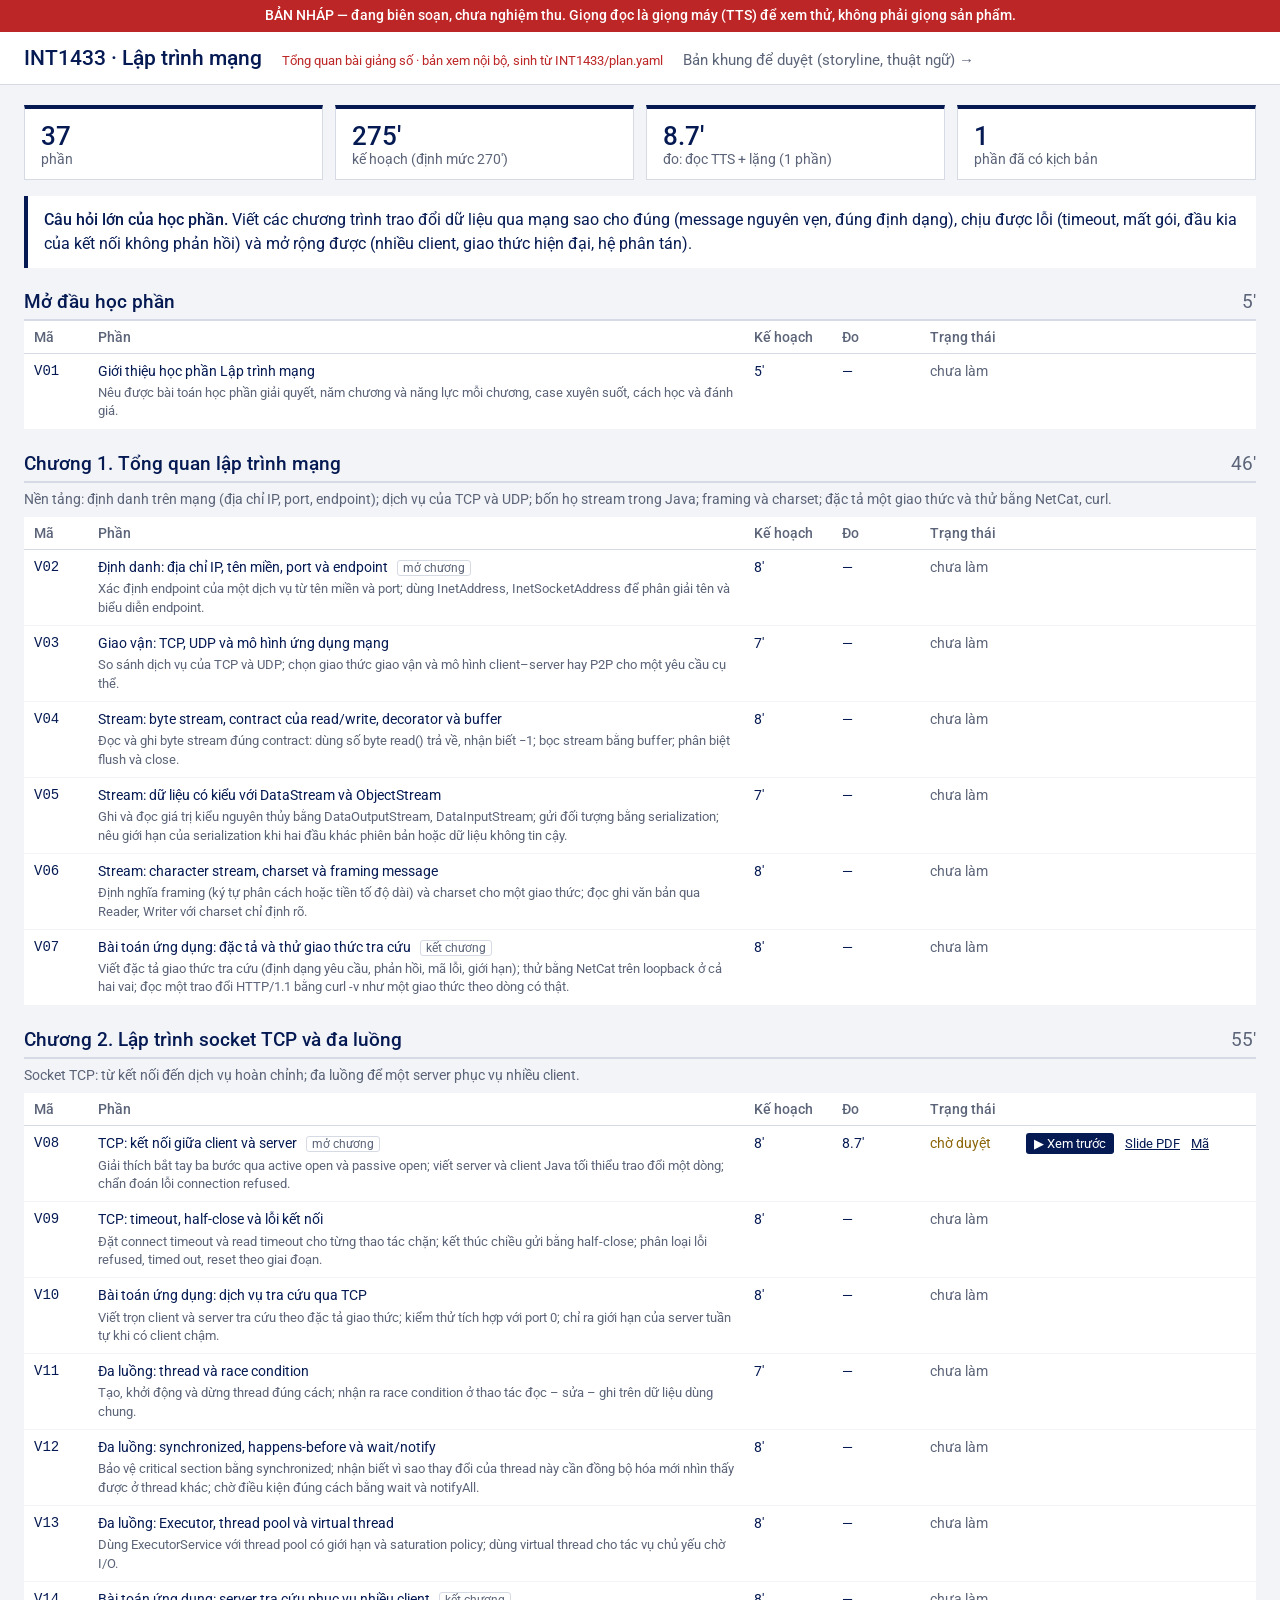
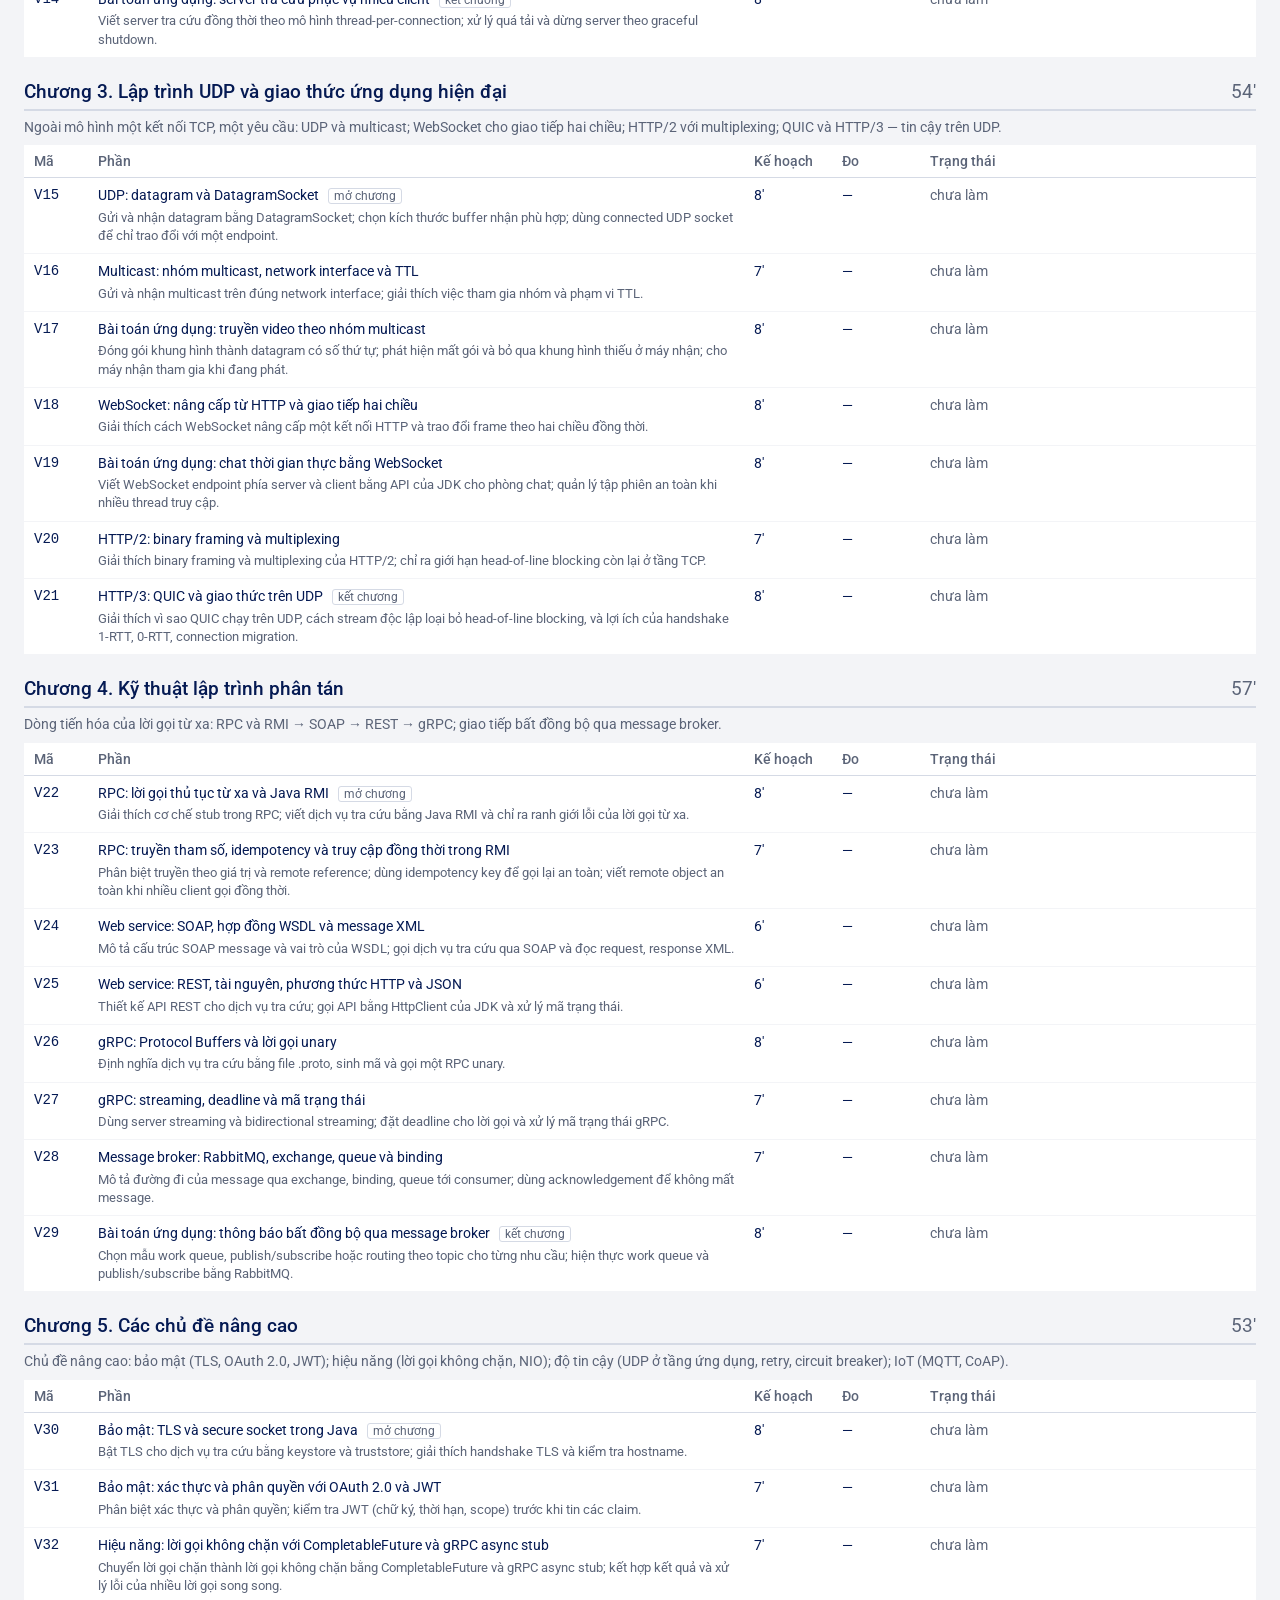
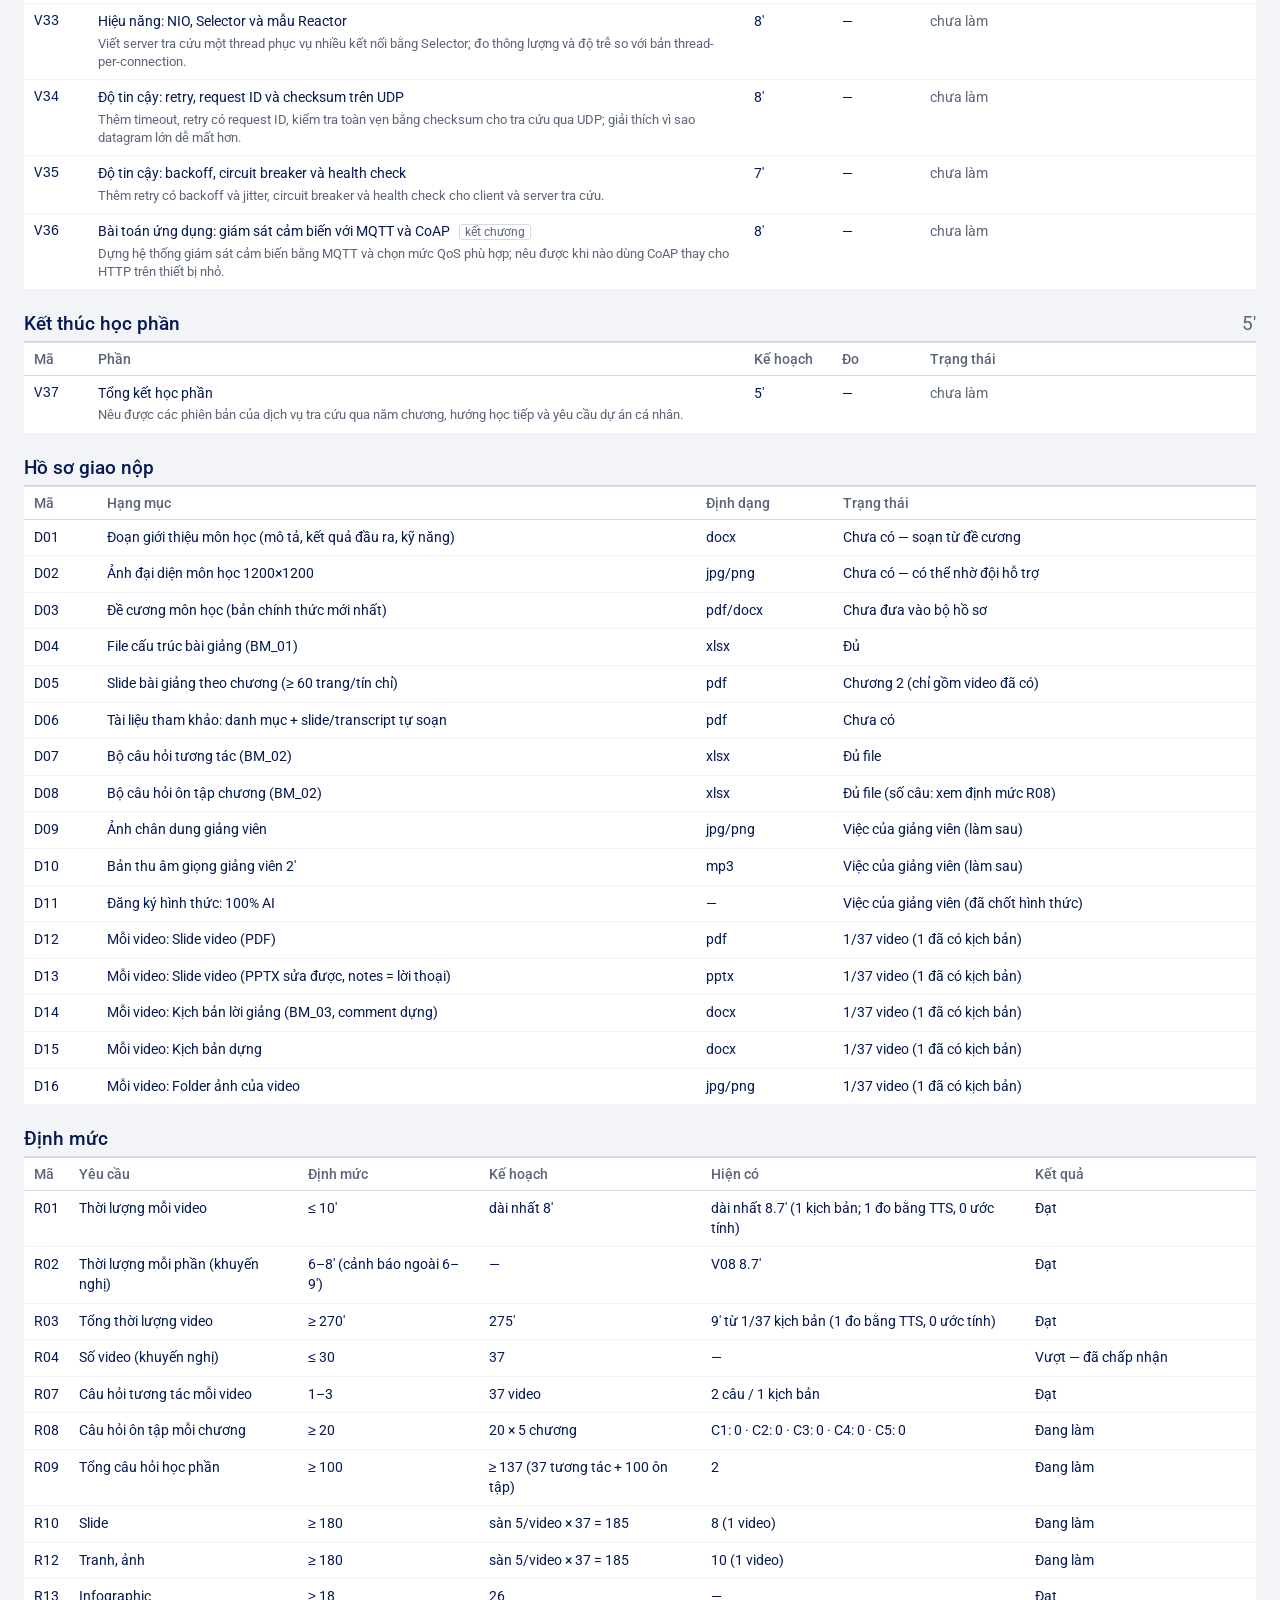
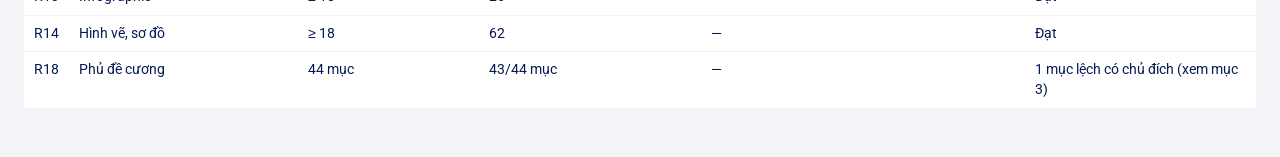
==== commit 4c29ad00: "Publish INT1433 from source 0fef316-dirty" ====
--- a/docs/index.html
+++ b/docs/index.html
@@ -8,10 +8,10 @@
 <a href="khung.html">Bản khung để duyệt (storyline, thuật ngữ) →</a></header>
 <main class="trang">
 <div class="so-lieu"><div><b>37</b> phần</div><div><b>275′</b> kế hoạch (định mức 270′)</div>
-<div><b>8.8′</b> đo: đọc TTS + lặng (1 phần)</div>
+<div><b>8.7′</b> đo: đọc TTS + lặng (1 phần)</div>
 <div><b>1</b> phần đã có kịch bản</div></div>
 <p class="cau-hoi-lon"><b>Câu hỏi lớn của học phần.</b> Viết các chương trình trao đổi dữ liệu qua mạng sao cho đúng (message nguyên vẹn, đúng định dạng), chịu được lỗi (timeout, mất gói, đầu kia của kết nối không phản hồi) và mở rộng được (nhiều client, giao thức hiện đại, hệ phân tán).</p>
-<section class="chuong"><h2>Mở đầu học phần <span>5′</span></h2><table><thead><tr><th>Mã</th><th>Phần</th><th>Kế hoạch</th><th>Đo</th><th>Trạng thái</th><th></th></tr></thead><tbody><tr class="tt-chua-lam"><td class="ma">V01</td><td>Giới thiệu học phần Lập trình mạng<div class="muc-tieu">Nêu được bài toán học phần giải quyết, năm chương và năng lực mỗi chương, case xuyên suốt, cách học và đánh giá.</div></td><td>5′</td><td>—</td><td><span class="tinh-trang">chưa làm</span></td><td class="lk"></td></tr></tbody></table></section><section class="chuong"><h2>Chương 1. Tổng quan lập trình mạng <span>46′</span></h2><p class="nang-luc">Nền tảng: định danh trên mạng (địa chỉ IP, port, endpoint); dịch vụ của TCP và UDP; bốn họ stream trong Java; framing và charset; đặc tả một giao thức và thử bằng NetCat, curl.</p><table><thead><tr><th>Mã</th><th>Phần</th><th>Kế hoạch</th><th>Đo</th><th>Trạng thái</th><th></th></tr></thead><tbody><tr class="tt-chua-lam"><td class="ma">V02</td><td>Định danh: địa chỉ IP, tên miền, port và endpoint <em>mở chương</em><div class="muc-tieu">Xác định endpoint của một dịch vụ từ tên miền và port; dùng InetAddress, InetSocketAddress để phân giải tên và biểu diễn endpoint.</div></td><td>8′</td><td>—</td><td><span class="tinh-trang">chưa làm</span></td><td class="lk"></td></tr><tr class="tt-chua-lam"><td class="ma">V03</td><td>Giao vận: TCP, UDP và mô hình ứng dụng mạng<div class="muc-tieu">So sánh dịch vụ của TCP và UDP; chọn giao thức giao vận và mô hình client–server hay P2P cho một yêu cầu cụ thể.</div></td><td>7′</td><td>—</td><td><span class="tinh-trang">chưa làm</span></td><td class="lk"></td></tr><tr class="tt-chua-lam"><td class="ma">V04</td><td>Stream: byte stream, contract của read/write, decorator và buffer<div class="muc-tieu">Đọc và ghi byte stream đúng contract: dùng số byte read() trả về, nhận biết −1; bọc stream bằng buffer; phân biệt flush và close.</div></td><td>8′</td><td>—</td><td><span class="tinh-trang">chưa làm</span></td><td class="lk"></td></tr><tr class="tt-chua-lam"><td class="ma">V05</td><td>Stream: dữ liệu có kiểu với DataStream và ObjectStream<div class="muc-tieu">Ghi và đọc giá trị kiểu nguyên thủy bằng DataOutputStream, DataInputStream; gửi đối tượng bằng serialization; nêu giới hạn của serialization khi hai đầu khác phiên bản hoặc dữ liệu không tin cậy.</div></td><td>7′</td><td>—</td><td><span class="tinh-trang">chưa làm</span></td><td class="lk"></td></tr><tr class="tt-chua-lam"><td class="ma">V06</td><td>Stream: character stream, charset và framing message<div class="muc-tieu">Định nghĩa framing (ký tự phân cách hoặc tiền tố độ dài) và charset cho một giao thức; đọc ghi văn bản qua Reader, Writer với charset chỉ định rõ.</div></td><td>8′</td><td>—</td><td><span class="tinh-trang">chưa làm</span></td><td class="lk"></td></tr><tr class="tt-chua-lam"><td class="ma">V07</td><td>Bài toán ứng dụng: đặc tả và thử giao thức tra cứu <em>kết chương</em><div class="muc-tieu">Viết đặc tả giao thức tra cứu (định dạng yêu cầu, phản hồi, mã lỗi, giới hạn); thử bằng NetCat trên loopback ở cả hai vai; đọc một trao đổi HTTP/1.1 bằng curl -v như một giao thức theo dòng có thật.</div></td><td>8′</td><td>—</td><td><span class="tinh-trang">chưa làm</span></td><td class="lk"></td></tr></tbody></table></section><section class="chuong"><h2>Chương 2. Lập trình socket TCP và đa luồng <span>55′</span></h2><p class="nang-luc">Socket TCP: từ kết nối đến dịch vụ hoàn chỉnh; đa luồng để một server phục vụ nhiều client.</p><table><thead><tr><th>Mã</th><th>Phần</th><th>Kế hoạch</th><th>Đo</th><th>Trạng thái</th><th></th></tr></thead><tbody><tr class="tt-cho-duyet"><td class="ma">V08</td><td>TCP: kết nối giữa client và server <em>mở chương</em><div class="muc-tieu">Giải thích bắt tay ba bước qua active open và passive open; viết server và client Java tối thiểu trao đổi một dòng; chẩn đoán lỗi connection refused.</div></td><td>8′</td><td>8.8′</td><td><span class="tinh-trang">chờ duyệt</span></td><td class="lk"><a class="xem" href="V08/index.html">▶ Xem trước</a> <a href="V08/slide.pdf">Slide PDF</a> <a href="https://github.com/hungdn1701/int1433/tree/main/code/chapter-2/01-tcp-connection">Mã</a></td></tr><tr class="tt-chua-lam"><td class="ma">V09</td><td>TCP: timeout, half-close và lỗi kết nối<div class="muc-tieu">Đặt connect timeout và read timeout cho từng thao tác chặn; kết thúc chiều gửi bằng half-close; phân loại lỗi refused, timed out, reset theo giai đoạn.</div></td><td>8′</td><td>—</td><td><span class="tinh-trang">chưa làm</span></td><td class="lk"></td></tr><tr class="tt-chua-lam"><td class="ma">V10</td><td>Bài toán ứng dụng: dịch vụ tra cứu qua TCP<div class="muc-tieu">Viết trọn client và server tra cứu theo đặc tả giao thức; kiểm thử tích hợp với port 0; chỉ ra giới hạn của server tuần tự khi có client chậm.</div></td><td>8′</td><td>—</td><td><span class="tinh-trang">chưa làm</span></td><td class="lk"></td></tr><tr class="tt-chua-lam"><td class="ma">V11</td><td>Đa luồng: thread và race condition<div class="muc-tieu">Tạo, khởi động và dừng thread đúng cách; nhận ra race condition ở thao tác đọc – sửa – ghi trên dữ liệu dùng chung.</div></td><td>7′</td><td>—</td><td><span class="tinh-trang">chưa làm</span></td><td class="lk"></td></tr><tr class="tt-chua-lam"><td class="ma">V12</td><td>Đa luồng: synchronized, happens-before và wait/notify<div class="muc-tieu">Bảo vệ critical section bằng synchronized; nhận biết vì sao thay đổi của thread này cần đồng bộ hóa mới nhìn thấy được ở thread khác; chờ điều kiện đúng cách bằng wait và notifyAll.</div></td><td>8′</td><td>—</td><td><span class="tinh-trang">chưa làm</span></td><td class="lk"></td></tr><tr class="tt-chua-lam"><td class="ma">V13</td><td>Đa luồng: Executor, thread pool và virtual thread<div class="muc-tieu">Dùng ExecutorService với thread pool có giới hạn và saturation policy; dùng virtual thread cho tác vụ chủ yếu chờ I/O.</div></td><td>8′</td><td>—</td><td><span class="tinh-trang">chưa làm</span></td><td class="lk"></td></tr><tr class="tt-chua-lam"><td class="ma">V14</td><td>Bài toán ứng dụng: server tra cứu phục vụ nhiều client <em>kết chương</em><div class="muc-tieu">Viết server tra cứu đồng thời theo mô hình thread-per-connection; xử lý quá tải và dừng server theo graceful shutdown.</div></td><td>8′</td><td>—</td><td><span class="tinh-trang">chưa làm</span></td><td class="lk"></td></tr></tbody></table></section><section class="chuong"><h2>Chương 3. Lập trình UDP và giao thức ứng dụng hiện đại <span>54′</span></h2><p class="nang-luc">Ngoài mô hình một kết nối TCP, một yêu cầu: UDP và multicast; WebSocket cho giao tiếp hai chiều; HTTP/2 với multiplexing; QUIC và HTTP/3 — tin cậy trên UDP.</p><table><thead><tr><th>Mã</th><th>Phần</th><th>Kế hoạch</th><th>Đo</th><th>Trạng thái</th><th></th></tr></thead><tbody><tr class="tt-chua-lam"><td class="ma">V15</td><td>UDP: datagram và DatagramSocket <em>mở chương</em><div class="muc-tieu">Gửi và nhận datagram bằng DatagramSocket; chọn kích thước buffer nhận phù hợp; dùng connected UDP socket để chỉ trao đổi với một endpoint.</div></td><td>8′</td><td>—</td><td><span class="tinh-trang">chưa làm</span></td><td class="lk"></td></tr><tr class="tt-chua-lam"><td class="ma">V16</td><td>Multicast: nhóm multicast, network interface và TTL<div class="muc-tieu">Gửi và nhận multicast trên đúng network interface; giải thích việc tham gia nhóm và phạm vi TTL.</div></td><td>7′</td><td>—</td><td><span class="tinh-trang">chưa làm</span></td><td class="lk"></td></tr><tr class="tt-chua-lam"><td class="ma">V17</td><td>Bài toán ứng dụng: truyền video theo nhóm multicast<div class="muc-tieu">Đóng gói khung hình thành datagram có số thứ tự; phát hiện mất gói và bỏ qua khung hình thiếu ở máy nhận; cho máy nhận tham gia khi đang phát.</div></td><td>8′</td><td>—</td><td><span class="tinh-trang">chưa làm</span></td><td class="lk"></td></tr><tr class="tt-chua-lam"><td class="ma">V18</td><td>WebSocket: nâng cấp từ HTTP và giao tiếp hai chiều<div class="muc-tieu">Giải thích cách WebSocket nâng cấp một kết nối HTTP và trao đổi frame theo hai chiều đồng thời.</div></td><td>8′</td><td>—</td><td><span class="tinh-trang">chưa làm</span></td><td class="lk"></td></tr><tr class="tt-chua-lam"><td class="ma">V19</td><td>Bài toán ứng dụng: chat thời gian thực bằng WebSocket<div class="muc-tieu">Viết WebSocket endpoint phía server và client bằng API của JDK cho phòng chat; quản lý tập phiên an toàn khi nhiều thread truy cập.</div></td><td>8′</td><td>—</td><td><span class="tinh-trang">chưa làm</span></td><td class="lk"></td></tr><tr class="tt-chua-lam"><td class="ma">V20</td><td>HTTP/2: binary framing và multiplexing<div class="muc-tieu">Giải thích binary framing và multiplexing của HTTP/2; chỉ ra giới hạn head-of-line blocking còn lại ở tầng TCP.</div></td><td>7′</td><td>—</td><td><span class="tinh-trang">chưa làm</span></td><td class="lk"></td></tr><tr class="tt-chua-lam"><td class="ma">V21</td><td>HTTP/3: QUIC và giao thức trên UDP <em>kết chương</em><div class="muc-tieu">Giải thích vì sao QUIC chạy trên UDP, cách stream độc lập loại bỏ head-of-line blocking, và lợi ích của handshake 1-RTT, 0-RTT, connection migration.</div></td><td>8′</td><td>—</td><td><span class="tinh-trang">chưa làm</span></td><td class="lk"></td></tr></tbody></table></section><section class="chuong"><h2>Chương 4. Kỹ thuật lập trình phân tán <span>57′</span></h2><p class="nang-luc">Dòng tiến hóa của lời gọi từ xa: RPC và RMI → SOAP → REST → gRPC; giao tiếp bất đồng bộ qua message broker.</p><table><thead><tr><th>Mã</th><th>Phần</th><th>Kế hoạch</th><th>Đo</th><th>Trạng thái</th><th></th></tr></thead><tbody><tr class="tt-chua-lam"><td class="ma">V22</td><td>RPC: lời gọi thủ tục từ xa và Java RMI <em>mở chương</em><div class="muc-tieu">Giải thích cơ chế stub trong RPC; viết dịch vụ tra cứu bằng Java RMI và chỉ ra ranh giới lỗi của lời gọi từ xa.</div></td><td>8′</td><td>—</td><td><span class="tinh-trang">chưa làm</span></td><td class="lk"></td></tr><tr class="tt-chua-lam"><td class="ma">V23</td><td>RPC: truyền tham số, idempotency và truy cập đồng thời trong RMI<div class="muc-tieu">Phân biệt truyền theo giá trị và remote reference; dùng idempotency key để gọi lại an toàn; viết remote object an toàn khi nhiều client gọi đồng thời.</div></td><td>7′</td><td>—</td><td><span class="tinh-trang">chưa làm</span></td><td class="lk"></td></tr><tr class="tt-chua-lam"><td class="ma">V24</td><td>Web service: SOAP, hợp đồng WSDL và message XML<div class="muc-tieu">Mô tả cấu trúc SOAP message và vai trò của WSDL; gọi dịch vụ tra cứu qua SOAP và đọc request, response XML.</div></td><td>6′</td><td>—</td><td><span class="tinh-trang">chưa làm</span></td><td class="lk"></td></tr><tr class="tt-chua-lam"><td class="ma">V25</td><td>Web service: REST, tài nguyên, phương thức HTTP và JSON<div class="muc-tieu">Thiết kế API REST cho dịch vụ tra cứu; gọi API bằng HttpClient của JDK và xử lý mã trạng thái.</div></td><td>6′</td><td>—</td><td><span class="tinh-trang">chưa làm</span></td><td class="lk"></td></tr><tr class="tt-chua-lam"><td class="ma">V26</td><td>gRPC: Protocol Buffers và lời gọi unary<div class="muc-tieu">Định nghĩa dịch vụ tra cứu bằng file .proto, sinh mã và gọi một RPC unary.</div></td><td>8′</td><td>—</td><td><span class="tinh-trang">chưa làm</span></td><td class="lk"></td></tr><tr class="tt-chua-lam"><td class="ma">V27</td><td>gRPC: streaming, deadline và mã trạng thái<div class="muc-tieu">Dùng server streaming và bidirectional streaming; đặt deadline cho lời gọi và xử lý mã trạng thái gRPC.</div></td><td>7′</td><td>—</td><td><span class="tinh-trang">chưa làm</span></td><td class="lk"></td></tr><tr class="tt-chua-lam"><td class="ma">V28</td><td>Message broker: RabbitMQ, exchange, queue và binding<div class="muc-tieu">Mô tả đường đi của message qua exchange, binding, queue tới consumer; dùng acknowledgement để không mất message.</div></td><td>7′</td><td>—</td><td><span class="tinh-trang">chưa làm</span></td><td class="lk"></td></tr><tr class="tt-chua-lam"><td class="ma">V29</td><td>Bài toán ứng dụng: thông báo bất đồng bộ qua message broker <em>kết chương</em><div class="muc-tieu">Chọn mẫu work queue, publish/subscribe hoặc routing theo topic cho từng nhu cầu; hiện thực work queue và publish/subscribe bằng RabbitMQ.</div></td><td>8′</td><td>—</td><td><span class="tinh-trang">chưa làm</span></td><td class="lk"></td></tr></tbody></table></section><section class="chuong"><h2>Chương 5. Các chủ đề nâng cao <span>53′</span></h2><p class="nang-luc">Chủ đề nâng cao: bảo mật (TLS, OAuth 2.0, JWT); hiệu năng (lời gọi không chặn, NIO); độ tin cậy (UDP ở tầng ứng dụng, retry, circuit breaker); IoT (MQTT, CoAP).</p><table><thead><tr><th>Mã</th><th>Phần</th><th>Kế hoạch</th><th>Đo</th><th>Trạng thái</th><th></th></tr></thead><tbody><tr class="tt-chua-lam"><td class="ma">V30</td><td>Bảo mật: TLS và secure socket trong Java <em>mở chương</em><div class="muc-tieu">Bật TLS cho dịch vụ tra cứu bằng keystore và truststore; giải thích handshake TLS và kiểm tra hostname.</div></td><td>8′</td><td>—</td><td><span class="tinh-trang">chưa làm</span></td><td class="lk"></td></tr><tr class="tt-chua-lam"><td class="ma">V31</td><td>Bảo mật: xác thực và phân quyền với OAuth 2.0 và JWT<div class="muc-tieu">Phân biệt xác thực và phân quyền; kiểm tra JWT (chữ ký, thời hạn, scope) trước khi tin các claim.</div></td><td>7′</td><td>—</td><td><span class="tinh-trang">chưa làm</span></td><td class="lk"></td></tr><tr class="tt-chua-lam"><td class="ma">V32</td><td>Hiệu năng: lời gọi không chặn với CompletableFuture và gRPC async stub<div class="muc-tieu">Chuyển lời gọi chặn thành lời gọi không chặn bằng CompletableFuture và gRPC async stub; kết hợp kết quả và xử lý lỗi của nhiều lời gọi song song.</div></td><td>7′</td><td>—</td><td><span class="tinh-trang">chưa làm</span></td><td class="lk"></td></tr><tr class="tt-chua-lam"><td class="ma">V33</td><td>Hiệu năng: NIO, Selector và mẫu Reactor<div class="muc-tieu">Viết server tra cứu một thread phục vụ nhiều kết nối bằng Selector; đo thông lượng và độ trễ so với bản thread-per-connection.</div></td><td>8′</td><td>—</td><td><span class="tinh-trang">chưa làm</span></td><td class="lk"></td></tr><tr class="tt-chua-lam"><td class="ma">V34</td><td>Độ tin cậy: retry, request ID và checksum trên UDP<div class="muc-tieu">Thêm timeout, retry có request ID, kiểm tra toàn vẹn bằng checksum cho tra cứu qua UDP; giải thích vì sao datagram lớn dễ mất hơn.</div></td><td>8′</td><td>—</td><td><span class="tinh-trang">chưa làm</span></td><td class="lk"></td></tr><tr class="tt-chua-lam"><td class="ma">V35</td><td>Độ tin cậy: backoff, circuit breaker và health check<div class="muc-tieu">Thêm retry có backoff và jitter, circuit breaker và health check cho client và server tra cứu.</div></td><td>7′</td><td>—</td><td><span class="tinh-trang">chưa làm</span></td><td class="lk"></td></tr><tr class="tt-chua-lam"><td class="ma">V36</td><td>Bài toán ứng dụng: giám sát cảm biến với MQTT và CoAP <em>kết chương</em><div class="muc-tieu">Dựng hệ thống giám sát cảm biến bằng MQTT và chọn mức QoS phù hợp; nêu được khi nào dùng CoAP thay cho HTTP trên thiết bị nhỏ.</div></td><td>8′</td><td>—</td><td><span class="tinh-trang">chưa làm</span></td><td class="lk"></td></tr></tbody></table></section><section class="chuong"><h2>Kết thúc học phần <span>5′</span></h2><table><thead><tr><th>Mã</th><th>Phần</th><th>Kế hoạch</th><th>Đo</th><th>Trạng thái</th><th></th></tr></thead><tbody><tr class="tt-chua-lam"><td class="ma">V37</td><td>Tổng kết học phần<div class="muc-tieu">Nêu được các phiên bản của dịch vụ tra cứu qua năm chương, hướng học tiếp và yêu cầu dự án cá nhân.</div></td><td>5′</td><td>—</td><td><span class="tinh-trang">chưa làm</span></td><td class="lk"></td></tr></tbody></table></section>
+<section class="chuong"><h2>Mở đầu học phần <span>5′</span></h2><table><thead><tr><th>Mã</th><th>Phần</th><th>Kế hoạch</th><th>Đo</th><th>Trạng thái</th><th></th></tr></thead><tbody><tr class="tt-chua-lam"><td class="ma">V01</td><td>Giới thiệu học phần Lập trình mạng<div class="muc-tieu">Nêu được bài toán học phần giải quyết, năm chương và năng lực mỗi chương, case xuyên suốt, cách học và đánh giá.</div></td><td>5′</td><td>—</td><td><span class="tinh-trang">chưa làm</span></td><td class="lk"></td></tr></tbody></table></section><section class="chuong"><h2>Chương 1. Tổng quan lập trình mạng <span>46′</span></h2><p class="nang-luc">Nền tảng: định danh trên mạng (địa chỉ IP, port, endpoint); dịch vụ của TCP và UDP; bốn họ stream trong Java; framing và charset; đặc tả một giao thức và thử bằng NetCat, curl.</p><table><thead><tr><th>Mã</th><th>Phần</th><th>Kế hoạch</th><th>Đo</th><th>Trạng thái</th><th></th></tr></thead><tbody><tr class="tt-chua-lam"><td class="ma">V02</td><td>Định danh: địa chỉ IP, tên miền, port và endpoint <em>mở chương</em><div class="muc-tieu">Xác định endpoint của một dịch vụ từ tên miền và port; dùng InetAddress, InetSocketAddress để phân giải tên và biểu diễn endpoint.</div></td><td>8′</td><td>—</td><td><span class="tinh-trang">chưa làm</span></td><td class="lk"></td></tr><tr class="tt-chua-lam"><td class="ma">V03</td><td>Giao vận: TCP, UDP và mô hình ứng dụng mạng<div class="muc-tieu">So sánh dịch vụ của TCP và UDP; chọn giao thức giao vận và mô hình client–server hay P2P cho một yêu cầu cụ thể.</div></td><td>7′</td><td>—</td><td><span class="tinh-trang">chưa làm</span></td><td class="lk"></td></tr><tr class="tt-chua-lam"><td class="ma">V04</td><td>Stream: byte stream, contract của read/write, decorator và buffer<div class="muc-tieu">Đọc và ghi byte stream đúng contract: dùng số byte read() trả về, nhận biết −1; bọc stream bằng buffer; phân biệt flush và close.</div></td><td>8′</td><td>—</td><td><span class="tinh-trang">chưa làm</span></td><td class="lk"></td></tr><tr class="tt-chua-lam"><td class="ma">V05</td><td>Stream: dữ liệu có kiểu với DataStream và ObjectStream<div class="muc-tieu">Ghi và đọc giá trị kiểu nguyên thủy bằng DataOutputStream, DataInputStream; gửi đối tượng bằng serialization; nêu giới hạn của serialization khi hai đầu khác phiên bản hoặc dữ liệu không tin cậy.</div></td><td>7′</td><td>—</td><td><span class="tinh-trang">chưa làm</span></td><td class="lk"></td></tr><tr class="tt-chua-lam"><td class="ma">V06</td><td>Stream: character stream, charset và framing message<div class="muc-tieu">Định nghĩa framing (ký tự phân cách hoặc tiền tố độ dài) và charset cho một giao thức; đọc ghi văn bản qua Reader, Writer với charset chỉ định rõ.</div></td><td>8′</td><td>—</td><td><span class="tinh-trang">chưa làm</span></td><td class="lk"></td></tr><tr class="tt-chua-lam"><td class="ma">V07</td><td>Bài toán ứng dụng: đặc tả và thử giao thức tra cứu <em>kết chương</em><div class="muc-tieu">Viết đặc tả giao thức tra cứu (định dạng yêu cầu, phản hồi, mã lỗi, giới hạn); thử bằng NetCat trên loopback ở cả hai vai; đọc một trao đổi HTTP/1.1 bằng curl -v như một giao thức theo dòng có thật.</div></td><td>8′</td><td>—</td><td><span class="tinh-trang">chưa làm</span></td><td class="lk"></td></tr></tbody></table></section><section class="chuong"><h2>Chương 2. Lập trình socket TCP và đa luồng <span>55′</span></h2><p class="nang-luc">Socket TCP: từ kết nối đến dịch vụ hoàn chỉnh; đa luồng để một server phục vụ nhiều client.</p><table><thead><tr><th>Mã</th><th>Phần</th><th>Kế hoạch</th><th>Đo</th><th>Trạng thái</th><th></th></tr></thead><tbody><tr class="tt-cho-duyet"><td class="ma">V08</td><td>TCP: kết nối giữa client và server <em>mở chương</em><div class="muc-tieu">Giải thích bắt tay ba bước qua active open và passive open; viết server và client Java tối thiểu trao đổi một dòng; chẩn đoán lỗi connection refused.</div></td><td>8′</td><td>8.7′</td><td><span class="tinh-trang">chờ duyệt</span></td><td class="lk"><a class="xem" href="V08/index.html">▶ Xem trước</a> <a href="V08/slide.pdf">Slide PDF</a> <a href="https://github.com/hungdn1701/int1433/tree/main/code/chapter-2/01-tcp-connection">Mã</a></td></tr><tr class="tt-chua-lam"><td class="ma">V09</td><td>TCP: timeout, half-close và lỗi kết nối<div class="muc-tieu">Đặt connect timeout và read timeout cho từng thao tác chặn; kết thúc chiều gửi bằng half-close; phân loại lỗi refused, timed out, reset theo giai đoạn.</div></td><td>8′</td><td>—</td><td><span class="tinh-trang">chưa làm</span></td><td class="lk"></td></tr><tr class="tt-chua-lam"><td class="ma">V10</td><td>Bài toán ứng dụng: dịch vụ tra cứu qua TCP<div class="muc-tieu">Viết trọn client và server tra cứu theo đặc tả giao thức; kiểm thử tích hợp với port 0; chỉ ra giới hạn của server tuần tự khi có client chậm.</div></td><td>8′</td><td>—</td><td><span class="tinh-trang">chưa làm</span></td><td class="lk"></td></tr><tr class="tt-chua-lam"><td class="ma">V11</td><td>Đa luồng: thread và race condition<div class="muc-tieu">Tạo, khởi động và dừng thread đúng cách; nhận ra race condition ở thao tác đọc – sửa – ghi trên dữ liệu dùng chung.</div></td><td>7′</td><td>—</td><td><span class="tinh-trang">chưa làm</span></td><td class="lk"></td></tr><tr class="tt-chua-lam"><td class="ma">V12</td><td>Đa luồng: synchronized, happens-before và wait/notify<div class="muc-tieu">Bảo vệ critical section bằng synchronized; nhận biết vì sao thay đổi của thread này cần đồng bộ hóa mới nhìn thấy được ở thread khác; chờ điều kiện đúng cách bằng wait và notifyAll.</div></td><td>8′</td><td>—</td><td><span class="tinh-trang">chưa làm</span></td><td class="lk"></td></tr><tr class="tt-chua-lam"><td class="ma">V13</td><td>Đa luồng: Executor, thread pool và virtual thread<div class="muc-tieu">Dùng ExecutorService với thread pool có giới hạn và saturation policy; dùng virtual thread cho tác vụ chủ yếu chờ I/O.</div></td><td>8′</td><td>—</td><td><span class="tinh-trang">chưa làm</span></td><td class="lk"></td></tr><tr class="tt-chua-lam"><td class="ma">V14</td><td>Bài toán ứng dụng: server tra cứu phục vụ nhiều client <em>kết chương</em><div class="muc-tieu">Viết server tra cứu đồng thời theo mô hình thread-per-connection; xử lý quá tải và dừng server theo graceful shutdown.</div></td><td>8′</td><td>—</td><td><span class="tinh-trang">chưa làm</span></td><td class="lk"></td></tr></tbody></table></section><section class="chuong"><h2>Chương 3. Lập trình UDP và giao thức ứng dụng hiện đại <span>54′</span></h2><p class="nang-luc">Ngoài mô hình một kết nối TCP, một yêu cầu: UDP và multicast; WebSocket cho giao tiếp hai chiều; HTTP/2 với multiplexing; QUIC và HTTP/3 — tin cậy trên UDP.</p><table><thead><tr><th>Mã</th><th>Phần</th><th>Kế hoạch</th><th>Đo</th><th>Trạng thái</th><th></th></tr></thead><tbody><tr class="tt-chua-lam"><td class="ma">V15</td><td>UDP: datagram và DatagramSocket <em>mở chương</em><div class="muc-tieu">Gửi và nhận datagram bằng DatagramSocket; chọn kích thước buffer nhận phù hợp; dùng connected UDP socket để chỉ trao đổi với một endpoint.</div></td><td>8′</td><td>—</td><td><span class="tinh-trang">chưa làm</span></td><td class="lk"></td></tr><tr class="tt-chua-lam"><td class="ma">V16</td><td>Multicast: nhóm multicast, network interface và TTL<div class="muc-tieu">Gửi và nhận multicast trên đúng network interface; giải thích việc tham gia nhóm và phạm vi TTL.</div></td><td>7′</td><td>—</td><td><span class="tinh-trang">chưa làm</span></td><td class="lk"></td></tr><tr class="tt-chua-lam"><td class="ma">V17</td><td>Bài toán ứng dụng: truyền video theo nhóm multicast<div class="muc-tieu">Đóng gói khung hình thành datagram có số thứ tự; phát hiện mất gói và bỏ qua khung hình thiếu ở máy nhận; cho máy nhận tham gia khi đang phát.</div></td><td>8′</td><td>—</td><td><span class="tinh-trang">chưa làm</span></td><td class="lk"></td></tr><tr class="tt-chua-lam"><td class="ma">V18</td><td>WebSocket: nâng cấp từ HTTP và giao tiếp hai chiều<div class="muc-tieu">Giải thích cách WebSocket nâng cấp một kết nối HTTP và trao đổi frame theo hai chiều đồng thời.</div></td><td>8′</td><td>—</td><td><span class="tinh-trang">chưa làm</span></td><td class="lk"></td></tr><tr class="tt-chua-lam"><td class="ma">V19</td><td>Bài toán ứng dụng: chat thời gian thực bằng WebSocket<div class="muc-tieu">Viết WebSocket endpoint phía server và client bằng API của JDK cho phòng chat; quản lý tập phiên an toàn khi nhiều thread truy cập.</div></td><td>8′</td><td>—</td><td><span class="tinh-trang">chưa làm</span></td><td class="lk"></td></tr><tr class="tt-chua-lam"><td class="ma">V20</td><td>HTTP/2: binary framing và multiplexing<div class="muc-tieu">Giải thích binary framing và multiplexing của HTTP/2; chỉ ra giới hạn head-of-line blocking còn lại ở tầng TCP.</div></td><td>7′</td><td>—</td><td><span class="tinh-trang">chưa làm</span></td><td class="lk"></td></tr><tr class="tt-chua-lam"><td class="ma">V21</td><td>HTTP/3: QUIC và giao thức trên UDP <em>kết chương</em><div class="muc-tieu">Giải thích vì sao QUIC chạy trên UDP, cách stream độc lập loại bỏ head-of-line blocking, và lợi ích của handshake 1-RTT, 0-RTT, connection migration.</div></td><td>8′</td><td>—</td><td><span class="tinh-trang">chưa làm</span></td><td class="lk"></td></tr></tbody></table></section><section class="chuong"><h2>Chương 4. Kỹ thuật lập trình phân tán <span>57′</span></h2><p class="nang-luc">Dòng tiến hóa của lời gọi từ xa: RPC và RMI → SOAP → REST → gRPC; giao tiếp bất đồng bộ qua message broker.</p><table><thead><tr><th>Mã</th><th>Phần</th><th>Kế hoạch</th><th>Đo</th><th>Trạng thái</th><th></th></tr></thead><tbody><tr class="tt-chua-lam"><td class="ma">V22</td><td>RPC: lời gọi thủ tục từ xa và Java RMI <em>mở chương</em><div class="muc-tieu">Giải thích cơ chế stub trong RPC; viết dịch vụ tra cứu bằng Java RMI và chỉ ra ranh giới lỗi của lời gọi từ xa.</div></td><td>8′</td><td>—</td><td><span class="tinh-trang">chưa làm</span></td><td class="lk"></td></tr><tr class="tt-chua-lam"><td class="ma">V23</td><td>RPC: truyền tham số, idempotency và truy cập đồng thời trong RMI<div class="muc-tieu">Phân biệt truyền theo giá trị và remote reference; dùng idempotency key để gọi lại an toàn; viết remote object an toàn khi nhiều client gọi đồng thời.</div></td><td>7′</td><td>—</td><td><span class="tinh-trang">chưa làm</span></td><td class="lk"></td></tr><tr class="tt-chua-lam"><td class="ma">V24</td><td>Web service: SOAP, hợp đồng WSDL và message XML<div class="muc-tieu">Mô tả cấu trúc SOAP message và vai trò của WSDL; gọi dịch vụ tra cứu qua SOAP và đọc request, response XML.</div></td><td>6′</td><td>—</td><td><span class="tinh-trang">chưa làm</span></td><td class="lk"></td></tr><tr class="tt-chua-lam"><td class="ma">V25</td><td>Web service: REST, tài nguyên, phương thức HTTP và JSON<div class="muc-tieu">Thiết kế API REST cho dịch vụ tra cứu; gọi API bằng HttpClient của JDK và xử lý mã trạng thái.</div></td><td>6′</td><td>—</td><td><span class="tinh-trang">chưa làm</span></td><td class="lk"></td></tr><tr class="tt-chua-lam"><td class="ma">V26</td><td>gRPC: Protocol Buffers và lời gọi unary<div class="muc-tieu">Định nghĩa dịch vụ tra cứu bằng file .proto, sinh mã và gọi một RPC unary.</div></td><td>8′</td><td>—</td><td><span class="tinh-trang">chưa làm</span></td><td class="lk"></td></tr><tr class="tt-chua-lam"><td class="ma">V27</td><td>gRPC: streaming, deadline và mã trạng thái<div class="muc-tieu">Dùng server streaming và bidirectional streaming; đặt deadline cho lời gọi và xử lý mã trạng thái gRPC.</div></td><td>7′</td><td>—</td><td><span class="tinh-trang">chưa làm</span></td><td class="lk"></td></tr><tr class="tt-chua-lam"><td class="ma">V28</td><td>Message broker: RabbitMQ, exchange, queue và binding<div class="muc-tieu">Mô tả đường đi của message qua exchange, binding, queue tới consumer; dùng acknowledgement để không mất message.</div></td><td>7′</td><td>—</td><td><span class="tinh-trang">chưa làm</span></td><td class="lk"></td></tr><tr class="tt-chua-lam"><td class="ma">V29</td><td>Bài toán ứng dụng: thông báo bất đồng bộ qua message broker <em>kết chương</em><div class="muc-tieu">Chọn mẫu work queue, publish/subscribe hoặc routing theo topic cho từng nhu cầu; hiện thực work queue và publish/subscribe bằng RabbitMQ.</div></td><td>8′</td><td>—</td><td><span class="tinh-trang">chưa làm</span></td><td class="lk"></td></tr></tbody></table></section><section class="chuong"><h2>Chương 5. Các chủ đề nâng cao <span>53′</span></h2><p class="nang-luc">Chủ đề nâng cao: bảo mật (TLS, OAuth 2.0, JWT); hiệu năng (lời gọi không chặn, NIO); độ tin cậy (UDP ở tầng ứng dụng, retry, circuit breaker); IoT (MQTT, CoAP).</p><table><thead><tr><th>Mã</th><th>Phần</th><th>Kế hoạch</th><th>Đo</th><th>Trạng thái</th><th></th></tr></thead><tbody><tr class="tt-chua-lam"><td class="ma">V30</td><td>Bảo mật: TLS và secure socket trong Java <em>mở chương</em><div class="muc-tieu">Bật TLS cho dịch vụ tra cứu bằng keystore và truststore; giải thích handshake TLS và kiểm tra hostname.</div></td><td>8′</td><td>—</td><td><span class="tinh-trang">chưa làm</span></td><td class="lk"></td></tr><tr class="tt-chua-lam"><td class="ma">V31</td><td>Bảo mật: xác thực và phân quyền với OAuth 2.0 và JWT<div class="muc-tieu">Phân biệt xác thực và phân quyền; kiểm tra JWT (chữ ký, thời hạn, scope) trước khi tin các claim.</div></td><td>7′</td><td>—</td><td><span class="tinh-trang">chưa làm</span></td><td class="lk"></td></tr><tr class="tt-chua-lam"><td class="ma">V32</td><td>Hiệu năng: lời gọi không chặn với CompletableFuture và gRPC async stub<div class="muc-tieu">Chuyển lời gọi chặn thành lời gọi không chặn bằng CompletableFuture và gRPC async stub; kết hợp kết quả và xử lý lỗi của nhiều lời gọi song song.</div></td><td>7′</td><td>—</td><td><span class="tinh-trang">chưa làm</span></td><td class="lk"></td></tr><tr class="tt-chua-lam"><td class="ma">V33</td><td>Hiệu năng: NIO, Selector và mẫu Reactor<div class="muc-tieu">Viết server tra cứu một thread phục vụ nhiều kết nối bằng Selector; đo thông lượng và độ trễ so với bản thread-per-connection.</div></td><td>8′</td><td>—</td><td><span class="tinh-trang">chưa làm</span></td><td class="lk"></td></tr><tr class="tt-chua-lam"><td class="ma">V34</td><td>Độ tin cậy: retry, request ID và checksum trên UDP<div class="muc-tieu">Thêm timeout, retry có request ID, kiểm tra toàn vẹn bằng checksum cho tra cứu qua UDP; giải thích vì sao datagram lớn dễ mất hơn.</div></td><td>8′</td><td>—</td><td><span class="tinh-trang">chưa làm</span></td><td class="lk"></td></tr><tr class="tt-chua-lam"><td class="ma">V35</td><td>Độ tin cậy: backoff, circuit breaker và health check<div class="muc-tieu">Thêm retry có backoff và jitter, circuit breaker và health check cho client và server tra cứu.</div></td><td>7′</td><td>—</td><td><span class="tinh-trang">chưa làm</span></td><td class="lk"></td></tr><tr class="tt-chua-lam"><td class="ma">V36</td><td>Bài toán ứng dụng: giám sát cảm biến với MQTT và CoAP <em>kết chương</em><div class="muc-tieu">Dựng hệ thống giám sát cảm biến bằng MQTT và chọn mức QoS phù hợp; nêu được khi nào dùng CoAP thay cho HTTP trên thiết bị nhỏ.</div></td><td>8′</td><td>—</td><td><span class="tinh-trang">chưa làm</span></td><td class="lk"></td></tr></tbody></table></section><section class="chuong"><h2>Kết thúc học phần <span>5′</span></h2><table><thead><tr><th>Mã</th><th>Phần</th><th>Kế hoạch</th><th>Đo</th><th>Trạng thái</th><th></th></tr></thead><tbody><tr class="tt-chua-lam"><td class="ma">V37</td><td>Tổng kết học phần<div class="muc-tieu">Nêu được các phiên bản của dịch vụ tra cứu qua năm chương, hướng học tiếp và yêu cầu dự án cá nhân.</div></td><td>5′</td><td>—</td><td><span class="tinh-trang">chưa làm</span></td><td class="lk"></td></tr></tbody></table></section>
 <section class="chuong"><h2>Hồ sơ giao nộp</h2><table class="dinh-muc"><thead><tr><th>Mã</th><th>Hạng mục</th><th>Định dạng</th><th>Trạng thái</th></tr></thead><tbody><tr><td>D01</td><td>Đoạn giới thiệu môn học (mô tả, kết quả đầu ra, kỹ năng)</td><td>docx</td><td>Chưa có — soạn từ đề cương</td></tr><tr><td>D02</td><td>Ảnh đại diện môn học 1200×1200</td><td>jpg/png</td><td>Chưa có — có thể nhờ đội hỗ trợ</td></tr><tr><td>D03</td><td>Đề cương môn học (bản chính thức mới nhất)</td><td>pdf/docx</td><td>Chưa đưa vào bộ hồ sơ</td></tr><tr><td>D04</td><td>File cấu trúc bài giảng (BM_01)</td><td>xlsx</td><td>Đủ</td></tr><tr><td>D05</td><td>Slide bài giảng theo chương (≥ 60 trang/tín chỉ)</td><td>pdf</td><td>Chương 2 (chỉ gồm video đã có)</td></tr><tr><td>D06</td><td>Tài liệu tham khảo: danh mục + slide/transcript tự soạn</td><td>pdf</td><td>Chưa có</td></tr><tr><td>D07</td><td>Bộ câu hỏi tương tác (BM_02)</td><td>xlsx</td><td>Đủ file</td></tr><tr><td>D08</td><td>Bộ câu hỏi ôn tập chương (BM_02)</td><td>xlsx</td><td>Đủ file (số câu: xem định mức R08)</td></tr><tr><td>D09</td><td>Ảnh chân dung giảng viên</td><td>jpg/png</td><td>Việc của giảng viên (làm sau)</td></tr><tr><td>D10</td><td>Bản thu âm giọng giảng viên 2′</td><td>mp3</td><td>Việc của giảng viên (làm sau)</td></tr><tr><td>D11</td><td>Đăng ký hình thức: 100% AI</td><td>—</td><td>Việc của giảng viên (đã chốt hình thức)</td></tr><tr><td>D12</td><td>Mỗi video: Slide video (PDF)</td><td>pdf</td><td>1/37 video (1 đã có kịch bản)</td></tr><tr><td>D13</td><td>Mỗi video: Slide video (PPTX sửa được, notes = lời thoại)</td><td>pptx</td><td>1/37 video (1 đã có kịch bản)</td></tr><tr><td>D14</td><td>Mỗi video: Kịch bản lời giảng (BM_03, comment dựng)</td><td>docx</td><td>1/37 video (1 đã có kịch bản)</td></tr><tr><td>D15</td><td>Mỗi video: Kịch bản dựng</td><td>docx</td><td>1/37 video (1 đã có kịch bản)</td></tr><tr><td>D16</td><td>Mỗi video: Folder ảnh của video</td><td>jpg/png</td><td>1/37 video (1 đã có kịch bản)</td></tr></tbody></table></section>
-<section class="chuong"><h2>Định mức</h2><table class="dinh-muc"><thead><tr><th>Mã</th><th>Yêu cầu</th><th>Định mức</th><th>Kế hoạch</th><th>Hiện có</th><th>Kết quả</th></tr></thead><tbody><tr><td>R01</td><td>Thời lượng mỗi video</td><td>≤ 10′</td><td>dài nhất 8′</td><td>dài nhất 8.8′ (1 kịch bản; 1 đo bằng TTS, 0 ước tính)</td><td>Đạt</td></tr><tr><td>R02</td><td>Thời lượng mỗi phần (khuyến nghị)</td><td>6–8′ (cảnh báo ngoài 6–9′)</td><td>—</td><td>V08 8.8′</td><td>Đạt</td></tr><tr><td>R03</td><td>Tổng thời lượng video</td><td>≥ 270′</td><td>275′</td><td>9′ từ 1/37 kịch bản (1 đo bằng TTS, 0 ước tính)</td><td>Đạt</td></tr><tr><td>R04</td><td>Số video (khuyến nghị)</td><td>≤ 30</td><td>37</td><td>—</td><td>Vượt — đã chấp nhận</td></tr><tr><td>R07</td><td>Câu hỏi tương tác mỗi video</td><td>1–3</td><td>37 video</td><td>2 câu / 1 kịch bản</td><td>Đạt</td></tr><tr><td>R08</td><td>Câu hỏi ôn tập mỗi chương</td><td>≥ 20</td><td>20 × 5 chương</td><td>C1: 0 · C2: 0 · C3: 0 · C4: 0 · C5: 0</td><td>Đang làm</td></tr><tr><td>R09</td><td>Tổng câu hỏi học phần</td><td>≥ 100</td><td>≥ 137 (37 tương tác + 100 ôn tập)</td><td>2</td><td>Đang làm</td></tr><tr><td>R10</td><td>Slide</td><td>≥ 180</td><td>sàn 5/video × 37 = 185</td><td>8 (1 video)</td><td>Đang làm</td></tr><tr><td>R12</td><td>Tranh, ảnh</td><td>≥ 180</td><td>sàn 5/video × 37 = 185</td><td>10 (1 video)</td><td>Đang làm</td></tr><tr><td>R13</td><td>Infographic</td><td>≥ 18</td><td>26</td><td>—</td><td>Đạt</td></tr><tr><td>R14</td><td>Hình vẽ, sơ đồ</td><td>≥ 18</td><td>62</td><td>—</td><td>Đạt</td></tr><tr><td>R18</td><td>Phủ đề cương</td><td>44 mục</td><td>43/44 mục</td><td>—</td><td>1 mục lệch có chủ đích (xem mục 3)</td></tr></tbody></table></section>
+<section class="chuong"><h2>Định mức</h2><table class="dinh-muc"><thead><tr><th>Mã</th><th>Yêu cầu</th><th>Định mức</th><th>Kế hoạch</th><th>Hiện có</th><th>Kết quả</th></tr></thead><tbody><tr><td>R01</td><td>Thời lượng mỗi video</td><td>≤ 10′</td><td>dài nhất 8′</td><td>dài nhất 8.7′ (1 kịch bản; 1 đo bằng TTS, 0 ước tính)</td><td>Đạt</td></tr><tr><td>R02</td><td>Thời lượng mỗi phần (khuyến nghị)</td><td>6–8′ (cảnh báo ngoài 6–9′)</td><td>—</td><td>V08 8.7′</td><td>Đạt</td></tr><tr><td>R03</td><td>Tổng thời lượng video</td><td>≥ 270′</td><td>275′</td><td>9′ từ 1/37 kịch bản (1 đo bằng TTS, 0 ước tính)</td><td>Đạt</td></tr><tr><td>R04</td><td>Số video (khuyến nghị)</td><td>≤ 30</td><td>37</td><td>—</td><td>Vượt — đã chấp nhận</td></tr><tr><td>R07</td><td>Câu hỏi tương tác mỗi video</td><td>1–3</td><td>37 video</td><td>2 câu / 1 kịch bản</td><td>Đạt</td></tr><tr><td>R08</td><td>Câu hỏi ôn tập mỗi chương</td><td>≥ 20</td><td>20 × 5 chương</td><td>C1: 0 · C2: 0 · C3: 0 · C4: 0 · C5: 0</td><td>Đang làm</td></tr><tr><td>R09</td><td>Tổng câu hỏi học phần</td><td>≥ 100</td><td>≥ 137 (37 tương tác + 100 ôn tập)</td><td>2</td><td>Đang làm</td></tr><tr><td>R10</td><td>Slide</td><td>≥ 180</td><td>sàn 5/video × 37 = 185</td><td>8 (1 video)</td><td>Đang làm</td></tr><tr><td>R12</td><td>Tranh, ảnh</td><td>≥ 180</td><td>sàn 5/video × 37 = 185</td><td>10 (1 video)</td><td>Đang làm</td></tr><tr><td>R13</td><td>Infographic</td><td>≥ 18</td><td>26</td><td>—</td><td>Đạt</td></tr><tr><td>R14</td><td>Hình vẽ, sơ đồ</td><td>≥ 18</td><td>62</td><td>—</td><td>Đạt</td></tr><tr><td>R18</td><td>Phủ đề cương</td><td>44 mục</td><td>43/44 mục</td><td>—</td><td>1 mục lệch có chủ đích (xem mục 3)</td></tr></tbody></table></section>
 </main></body></html>
